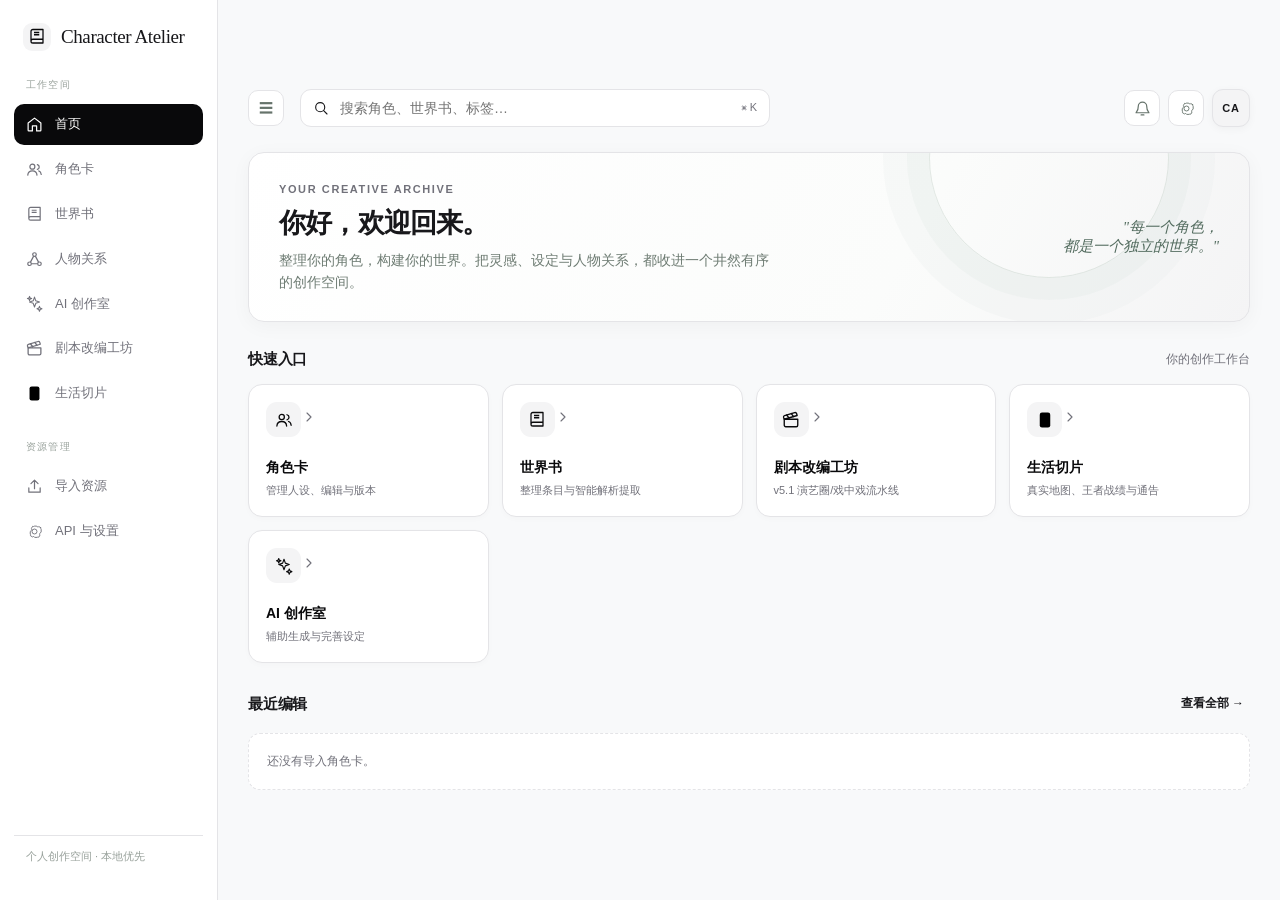
==== index.html @ 6f2cdcba "优化" ====
<!DOCTYPE html>
<html lang="zh-CN">
<head>
  <meta charset="utf-8"/>
  <meta content="width=device-width, initial-scale=1, viewport-fit=cover" name="viewport"/>
  <title>Character Atelier｜角色创作工作台</title>
  <link rel="stylesheet" href="css/base.css"/>
  <link rel="stylesheet" href="css/layout.css"/>
  <link rel="stylesheet" href="css/components.css"/>
  <link rel="stylesheet" href="css/characters.css"/>
  <link rel="stylesheet" href="css/character-detail.css"/>
  <link rel="stylesheet" href="css/worldbook.css"/>
  <link rel="stylesheet" href="css/script-atelier.css"/>
<link rel="stylesheet" href="css/netease.css"/>
</head>
<body>

<!-- 注入 SVG 图标精灵（异步加载） -->
<div id="svg-sprites" aria-hidden="true" style="position:absolute;width:0;height:0;overflow:hidden"></div>
<script>fetch('icons.svg').then(r=>r.text()).then(t=>{document.getElementById('svg-sprites').innerHTML=t})</script>

<div class="app">
  <aside class="sidebar" id="mainNavSidebar">
    <div class="brand"><span class="brand-mark"><svg style="width:18px;height:18px"><use href="#i-book"></use></svg></span>Character Atelier</div>
    <div class="navgroup">
      <div class="navlabel">工作空间</div>
      <button class="navitem active" data-page="home"><svg><use href="#i-home"></use></svg>首页</button>
      <button class="navitem" data-page="characters"><svg><use href="#i-users"></use></svg>角色卡</button>
      <button class="navitem" data-page="worlds"><svg><use href="#i-book"></use></svg>世界书</button>
      <button class="navitem" data-page="relations"><svg><use href="#i-network"></use></svg>人物关系</button>
      <button class="navitem" data-page="ai"><svg><use href="#i-sparkles"></use></svg>AI 创作室</button>
      <button class="navitem" data-page="prompts"><svg><use href="#i-clapper"></use></svg>剧本改编工坊</button>
      <button class="navitem" data-page="vignettes"><svg><use href="#i-phone"></use></svg>生活切片</button>
    </div>
    <div class="navgroup">
      <div class="navlabel">资源管理</div>
      <button class="navitem" data-action="import"><svg><use href="#i-upload"></use></svg>导入资源</button>
      <button class="navitem" data-page="settings"><svg><use href="#i-settings"></use></svg>API 与设置</button>
    </div>
    <div class="navbottom"><div class="sidebar-foot">个人创作空间 · 本地优先</div></div>
  </aside>

  <main class="main">
    <header class="topbar">
      <button class="iconbtn mobile-menu-btn" id="menuBtn" type="button" aria-label="打开导航菜单">☰</button>
      <div class="mobile-brand"><span class="brand-mark" style="width:26px;height:26px;padding:4px"><svg style="width:16px;height:16px"><use href="#i-book"></use></svg></span>Character Atelier</div>
      <div class="search"><svg><use href="#i-search"></use></svg><input id="globalSearch" placeholder="搜索角色、世界书、标签…"/><span class="small" style="font-size:11px;color:var(--muted)">⌘ K</span></div>
      <div class="top-actions">
        <button class="iconbtn" id="notify" title="通知"><svg><use href="#i-bell"></use></svg></button>
        <button class="iconbtn" data-page="settings" title="设置"><svg><use href="#i-settings"></use></svg></button>
        <div class="avatar">CA</div>
      </div>
    </header>

    <!-- ======== 首页 ======== -->
    <section class="page active" id="page-home">
      <div class="hero">
        <div>
          <div class="eyebrow">Your creative archive</div>
          <h1>你好，欢迎回来。</h1>
          <p>整理你的角色，构建你的世界。把灵感、设定与人物关系，都收进一个井然有序的创作空间。</p>
        </div>
        <div class="hero-quote">"每一个角色，<br/>都是一个独立的世界。"</div>
      </div>
      <div class="section-head"><h2>快速入口</h2><span class="muted small">你的创作工作台</span></div>
      <div class="quickgrid">
        <button class="quickcard" data-page="characters"><div class="quicktop"><span class="icowash"><svg><use href="#i-users"></use></svg></span><span class="arrow" style="color:var(--muted)"><svg style="width:16px;height:16px"><use href="#i-chevron"></use></svg></span></div><div><strong>角色卡</strong><small style="color:var(--muted);display:block;margin-top:3px">管理人设、编辑与版本</small></div></button>
        <button class="quickcard" data-page="worlds"><div class="quicktop"><span class="icowash"><svg><use href="#i-book"></use></svg></span><span class="arrow" style="color:var(--muted)"><svg style="width:16px;height:16px"><use href="#i-chevron"></use></svg></span></div><div><strong>世界书</strong><small style="color:var(--muted);display:block;margin-top:3px">整理条目与智能解析提取</small></div></button>
        <button class="quickcard" data-page="prompts"><div class="quicktop"><span class="icowash"><svg><use href="#i-clapper"></use></svg></span><span class="arrow" style="color:var(--muted)"><svg style="width:16px;height:16px"><use href="#i-chevron"></use></svg></span></div><div><strong>剧本改编工坊</strong><small style="color:var(--muted);display:block;margin-top:3px">v5.1 演艺圈/戏中戏流水线</small></div></button>
        <button class="quickcard" data-page="vignettes"><div class="quicktop"><span class="icowash"><svg><use href="#i-phone"></use></svg></span><span class="arrow" style="color:var(--muted)"><svg style="width:16px;height:16px"><use href="#i-chevron"></use></svg></span></div><div><strong>生活切片</strong><small style="color:var(--muted);display:block;margin-top:3px">真实地图、王者战绩与通告</small></div></button>
        <button class="quickcard" data-page="ai"><div class="quicktop"><span class="icowash lav"><svg><use href="#i-sparkles"></use></svg></span><span class="arrow" style="color:var(--muted)"><svg style="width:16px;height:16px"><use href="#i-chevron"></use></svg></span></div><div><strong>AI 创作室</strong><small style="color:var(--muted);display:block;margin-top:3px">辅助生成与完善设定</small></div></button>
      </div>
      <div class="section-head"><h2>最近编辑</h2><button class="linkbtn" data-page="characters" style="border:0;background:transparent;color:var(--ink);font-weight:700;font-size:12px;cursor:pointer">查看全部 →</button></div>
      <div class="resourcegrid" id="recentGrid"></div>
    </section>

    <!-- ======== 角色卡资料库 ======== -->
    <section class="page" id="page-characters">
      <div class="page-heading">
        <div>
          <div class="eyebrow">YOUR CHARACTER LIBRARY</div>
          <h1>角色卡资料库</h1>
          <p class="muted" style="color:var(--muted)">完整管理 PNG 角色卡、Mufy XML 角色卡、设定字段、世界书与原始元数据。数据保存在本地浏览器。</p>
        </div>
        <div class="heading-actions">
          <button class="btn btn-primary" id="btnCreateNewChar" type="button">
            <svg class="ui-icon"><use href="#i-plus"></use></svg>
            <span>新建角色卡</span>
          </button>
          <label class="btn btn-soft file-trigger" id="newImportAction" for="filePicker" role="button" tabindex="0">
            <svg class="ui-icon"><use href="#i-upload"></use></svg>
            <span>导入卡片 (PNG/XML/JSON)</span>
          </label>
        </div>

      </div>
      <div class="notice hidden" id="notice"></div>
      <div class="character-workspace">
        <aside class="character-library-rail" id="libraryRail">
          <div class="brand"><span class="brand-icon">✦</span><span>CHARACTER ATELIER</span></div>
          <div class="side-tools">
            <div class="muted" style="font-size:12px;padding:4px 2px">支持导入 PNG 角色卡、Mufy XML 及 JSON 角色卡</div>
            <input accept="image/png,.png,.xml,text/xml,application/xml,.json,application/json" class="native-file-picker" id="filePicker" aria-label="选择角色卡文件" multiple type="file"/>
            <input aria-label="搜索角色卡" class="search" id="searchInput" placeholder="搜索角色名、作者、标签…" type="search"/>
            <button type="button" class="btn btn-soft btn-small" id="favoriteOnlyBtn" aria-pressed="false">★ 仅看收藏</button>
            <div class="filters">
              <select aria-label="按标签筛选" class="search" id="tagFilter"><option value="">全部标签</option></select>
              <select aria-label="排序" class="search" id="sortSelect"><option value="recent">最近导入</option><option value="name">名称 A–Z</option><option value="old">最早导入</option></select>
            </div>
            <div class="section-kicker" style="padding:6px 3px 0">YOUR LOCAL LIBRARY</div>
          </div>
          <div class="card-list" id="cardList"></div>
          <div class="side-tools" style="border-top:1px solid var(--line)">
            <button class="btn btn-soft btn-small" id="exportBackup">导出完整备份</button>
            <button class="btn btn-quiet btn-small" id="importBackup">恢复备份 JSON</button>
            <input accept=".json,application/json" hidden id="backupPicker" type="file"/>
          </div>
          <div class="side-foot">数据保存在此浏览器 · 不会自动上传</div>
        </aside>
        <div class="character-list-main">
          <div class="toolbar">
            <div class="toolbar-title" id="summary">本地角色卡收藏与管理</div>
            <div class="character-actions">
              <button class="btn btn-quiet btn-small" id="batchModeBtn" type="button" aria-pressed="false">批量管理</button>
              <button class="btn btn-quiet btn-small hidden" id="batchSelectAllBtn" type="button">全选</button>
              <button class="btn btn-danger btn-small hidden" id="batchDeleteBtn" type="button">批量删除（已选 0 张）</button>
              <button class="btn btn-primary btn-small hidden" id="batchExportBtn" type="button">批量导出选中（已选 0 张）</button>
            </div>
          </div>
          <div class="character-grid" id="characterGrid" aria-label="角色卡网格"></div>
          <div class="empty hidden" id="emptyTip">
            <div class="empty-icon">▧</div>
            <strong style="color:var(--ink);font-size:16px">暂无选中的角色卡</strong>
            <p style="font-size:12px">导入 PNG / XML / JSON 角色卡，或从列表选择已有卡片。</p>
            <label class="btn btn-primary file-trigger" id="emptyImport" for="filePicker" role="button" tabindex="0">选择卡片文件</label>
          </div>
        </div>
      </div>
    </section>

    <!-- ======== 角色详情 ======== -->
    <section class="page" id="page-character-detail">
      <div class="page-heading detail-heading">
        <div>
          <div class="eyebrow">CHARACTER WORKSPACE</div>
          <h1>角色详情工作台</h1>
          <p class="muted" style="color:var(--muted)">查看完整设定、开场白、世界书、正则脚本与原始 JSON。</p>
        </div>
        <button class="btn btn-quiet" id="backToLibrary">← 返回角色卡资料库</button>
      </div>
      <div class="hidden" id="characterDetail">
        <section class="hero">
          <div class="hero-top-row">
            <img alt="角色卡头像" class="avatar" id="detailAvatar"/>
            <div class="hero-info">
              <div class="detail-title-row" style="display:flex;align-items:center;justify-content:space-between;gap:8px">
                <h1 id="detailName" style="margin:0">角色名</h1>
                <button type="button" class="favorite-star" id="detailFavoriteBtn" aria-label="收藏角色" aria-pressed="false"><svg class="ui-icon"><use href="#i-star"></use></svg></button>
              </div>
              <div class="author muted" id="detailAuthor" style="margin:4px 0 8px;font-size:12px">作者：未知</div>
              <div class="tags" id="detailTags" style="display:flex;gap:5px;flex-wrap:wrap"></div>
            </div>
          </div>
          <div class="hero-actions">
            <button class="btn btn-primary btn-hero-primary" id="btnDownloadPng" type="button"><svg class="ui-icon"><use href="#i-download-card"></use></svg><span>保存原卡 PNG</span></button>
            <div class="hero-sub-actions">
              <button class="btn btn-soft btn-hero-sub" id="btnExportDetailJson" type="button"><svg class="ui-icon"><use href="#i-copy"></use></svg><span>导出 JSON</span></button>
              <button class="btn btn-soft btn-hero-sub" id="btnExtractLoreToWb" type="button" title="提取内嵌世界书到独立书库"><svg class="ui-icon"><use href="#i-book"></use></svg><span>提取世界书</span></button>
              <button aria-label="删除角色卡" class="btn btn-hero-del" id="btnDelete" type="button" title="删除角色卡"><svg class="ui-icon"><use href="#i-trash"></use></svg></button>
            </div>
          </div>
        </section>
        <nav aria-label="角色卡详情导航" class="tabs">
          <button class="tab active" data-tab="intro">简介设定</button>
          <button class="tab" data-tab="greetings">开场白集合</button>
          <button class="tab" data-tab="lorebook">世界书 Lore</button>
          <button class="tab" data-tab="regex">正则脚本</button>
          <button class="tab" data-tab="prompt">高级 Prompt</button>
          <button class="tab" data-tab="raw">原始数据</button>
        </nav>
        <section class="tab-panel" id="panel-intro">
          <div class="panel"><div class="panel-title">描述 Description</div><div class="content-text" id="detailDesc"></div></div>
          <div class="panel"><div class="panel-title">性格 Personality</div><div class="content-text" id="detailPersonality"></div></div>
          <div class="panel"><div class="panel-title">场景设定 Scenario</div><div class="content-text" id="detailScenario"></div></div>
        </section>
        <section class="tab-panel hidden" id="panel-greetings">
          <div id="greetingPlainMode"><div class="panel"><div class="panel-title">默认第一句话 First Message</div><div class="content-text" id="detailFirstMes"></div></div><div class="entry-grid" id="altGreetingsBox"></div></div>
          <div class="entry-grid hidden" id="greetingChatMode"></div>
        </section>
        <section class="tab-panel hidden" id="panel-lorebook">
          <div class="lore-toolbar">
            <input aria-label="搜索世界书条目" class="search" id="loreSearch" placeholder="搜索条目名、关键词、正文…" type="search"/>
            <button class="btn btn-soft btn-small" id="loreSelectVisible">全选当前结果</button>
            <button class="btn btn-quiet btn-small" id="loreClear">取消全选</button>
            <button class="btn btn-soft btn-small" id="loreExportSelected">导出选中</button>
            <button class="btn btn-quiet btn-small" id="loreCopySelected">复制选中正文</button>
            <span class="lore-count" id="loreSelectionCount">未选择条目</span>
          </div>
          <div class="entry-grid" id="loreEntriesBox"></div>
        </section>
        <section class="tab-panel hidden" id="panel-regex"><div class="entry-grid" id="regexEntriesBox"></div></section>
        <section class="tab-panel hidden" id="panel-prompt">
          <div class="panel"><div class="panel-title">系统提示词 System Prompt</div><div class="content-text" id="detailSystemPrompt"></div></div>
          <div class="panel"><div class="panel-title">示例对话 Mes Example</div><div class="content-text" id="detailMesExample"></div></div>
        </section>
        <section class="tab-panel hidden" id="panel-raw">
          <div class="panel">
            <div class="panel-title">角色卡 JSON</div>
            <div class="hero-actions" style="margin-top:0;margin-bottom:12px"><button class="btn btn-soft btn-small" id="copyRaw">复制 JSON</button><button class="btn btn-soft btn-small" id="downloadRaw">下载 JSON</button></div>
            <pre class="content-text" id="rawJson" style="font-size:11px;overflow:auto;max-height:70vh"></pre>
          </div>
        </section>
      </div>
    </section>

    <!-- ======== 世界书 ======== -->
    <section class="page" id="page-worlds">
      <div class="page-heading">
        <div>
          <div class="eyebrow">WORLD BUILDING ARCHIVE</div>
          <h1>世界书设定库</h1>
          <p class="muted" style="color:var(--muted)">对齐 Kelivo 世界书规范，支持多本管理、注入位置控制与标准导出。</p>
        </div>
        <div class="heading-actions">
          <button class="btn btn-primary" id="wbSmartParseBtn" type="button"><svg class="inline-icon"><use href="#i-sparkles"></use></svg>智能批量解析</button>
          <button class="btn btn-soft" id="wbSandboxBtn" type="button"><svg class="ui-icon"><use href="#i-flask"></use></svg><span>触发沙盒</span></button>
          <button class="btn btn-soft" id="wbNewEntryBtn" type="button"><svg class="inline-icon"><use href="#i-plus"></use></svg>新建条目</button>
          <label class="btn btn-quiet file-trigger" for="wbJsonPicker" role="button" tabindex="0"><svg class="inline-icon"><use href="#i-upload"></use></svg>导入 JSON</label>
          <input type="file" id="wbJsonPicker" class="native-file-picker" accept=".json,application/json" aria-label="导入世界书 JSON 文件"/>
          <button class="btn btn-quiet" id="wbExportJsonBtn" type="button">导出当前书</button>
        </div>
      </div>
      <div class="wb-toolbar-card">
        <div class="wb-toolbar-row">
          <div class="wb-select-wrap"><label for="wbBookSelect" class="wb-label">当前世界书：</label><select id="wbBookSelect" class="wb-select"></select></div>
           <div class="wb-book-actions">
            <button class="btn btn-quiet btn-small" id="wbNewBookBtn" type="button">新建书</button>
            <button class="btn btn-quiet btn-small" id="wbRenameBookBtn" type="button">重命名</button>
            <button class="btn btn-danger btn-small" id="wbDeleteBookBtn" type="button">删除</button>
          </div>
        </div>
        <div class="wb-search-row">
          <input type="search" id="wbSearchInput" class="search" placeholder="搜索当前世界书条目名、关键词、正文内容..." aria-label="搜索世界书条目"/>
          <div class="wb-search-sub-row">
            <div class="dropdown-capsule-wrap" id="wbFilterWrap">
              <button type="button" class="dropdown-capsule-btn" id="wbFilterTrigger"><span id="wbFilterLabel">全部条目</span><svg style="width:10px;height:10px;stroke:currentColor;stroke-width:2;fill:none" viewBox="0 0 24 24"><polyline points="6 9 12 15 18 9"></polyline></svg></button>
              <div class="dropdown-capsule-menu" id="wbFilterMenu">
                <div class="dropdown-capsule-item" data-filter="all">全部条目</div>
                <div class="dropdown-capsule-item" data-filter="constant">仅看常驻</div>
                <div class="dropdown-capsule-item" data-filter="priority">按优先级从高到低</div>
              </div>
            </div>
            <div class="wb-stats-tag" id="wbStats">共 0 条目</div>
          </div>
        </div>
      </div>
      <div class="wb-entries-grid" id="wbEntriesContainer"></div>
    </section>

    <!-- ======== 人物关系 ======== -->
    <section class="page" id="page-relations">
      <div class="page-heading">
        <div><div class="eyebrow">CONNECTIONS</div><h1>人物关系</h1><p class="muted" style="color:var(--muted)">把角色、组织与事件之间的联系整理成可追溯的关系图。</p></div>
        <button class="btn btn-primary" data-action="new-relation">＋ 添加关系</button>
      </div>
      <div class="panel development-panel"><div class="empty-icon">⌘</div><h2>关系图谱正在开发中</h2><p>后续将支持从已导入角色卡选择节点、编辑关系类型和说明，并导出关系数据。</p></div>
    </section>

    <!-- ======== AI 创作室 ======== -->
    <section class="page" id="page-ai">
      <div class="section-head" style="margin-top:0">
        <div><div class="eyebrow">Creative studio</div><h2 style="font-size:23px;margin-top:5px">AI 创作室</h2><div class="muted small" style="color:var(--muted)">用你自己的 API 辅助构建人物、世界观和关系。</div></div>
      </div>
      <div class="detail-layout">
        <div class="panel" style="padding:18px">
          <h3>开始一次创作</h3>
          <label class="small muted" style="color:var(--muted);font-size:12px">创作类型</label>
          <div class="quickgrid" style="grid-template-columns:repeat(2,minmax(0,1fr));margin:10px 0 16px">
            <button class="quickcard task" data-task="角色设定"><span class="icowash"><svg><use href="#i-users"></use></svg></span><strong>角色设定</strong><small style="color:var(--muted)">完善背景与性格</small></button>
            <button class="quickcard task" data-task="世界观生成"><span class="icowash"><svg><use href="#i-book"></use></svg></span><strong>世界观生成</strong><small style="color:var(--muted)">构建世界规则</small></button>
            <button class="quickcard task" data-task="关系分析"><span class="icowash"><svg><use href="#i-network"></use></svg></span><strong>关系分析</strong><small style="color:var(--muted)">整理角色联系</small></button>
            <button class="quickcard task" data-task="润色与扩写"><span class="icowash lav"><svg><use href="#i-sparkles"></use></svg></span><strong>润色与扩写</strong><small style="color:var(--muted)">保持原意优化表达</small></button>
          </div>
          <label style="font-size:12px;font-weight:700">创作要求</label>
          <textarea id="aiPrompt" placeholder="例如：设计一个表面温和、内心戒备的星际考古学家……" style="width:100%;min-height:130px;border:1px solid var(--line);border-radius:10px;padding:12px;outline:0;margin-top:6px"></textarea>
          <div style="margin-top:14px;display:grid;grid-template-columns:1.1fr 1fr;gap:10px;width:100%">
            <div style="position:relative;width:100%;height:42px;display:flex;align-items:center">
              <select id="aiTemplateSelect" style="width:100%;height:42px;border:1px solid #e4e4e7;border-radius:12px;padding:0 34px 0 13px;background:#f4f4f5;color:#18181b;font-size:13px;font-weight:600;outline:none;-webkit-appearance:none;appearance:none;cursor:pointer"><option>使用默认模板</option><option>角色卡生成模板</option><option>世界书条目模板</option></select>
              <svg class="ui-icon" style="position:absolute;right:12px;top:50%;transform:translateY(-50%);pointer-events:none;color:#71717a;width:13px;height:13px"><use href="#i-chevron"></use></svg>
            </div>
            <button class="btn btn-primary" id="fakeGenerate" type="button" style="width:100%;height:42px;border-radius:12px!important;font-size:13px;font-weight:700;display:flex;align-items:center;justify-content:center;gap:7px"><svg class="ui-icon" style="width:14px;height:14px;color:#fff"><use href="#i-sparkles"></use></svg><span>生成草稿</span></button>
          </div>
          <div class="notice" style="margin-top:12px">当前为 UI 原型，生成按钮仅演示交互；接入 API 后才会调用模型。</div>
        </div>
        <div class="panel" style="padding:18px">
          <h3>创作前检查</h3>
          <div class="settingsrow"><div><strong>API 配置</strong><p style="font-size:11px;color:var(--muted);margin:3px 0 0">管理服务商与模型</p></div><button class="btn btn-quiet btn-small" data-page="settings">去配置</button></div>
          <div class="settingsrow"><div><strong>剧本改编工坊</strong><p style="font-size:11px;color:var(--muted);margin:3px 0 0">进入 v5.1 演艺圈剧本流水线</p></div><button class="btn btn-quiet btn-small" data-page="prompts">进入</button></div>
          <div class="settingsrow"><div><strong>保留原始设定</strong><p style="font-size:11px;color:var(--muted);margin:3px 0 0">生成结果先保存为草稿</p></div><input type="checkbox" class="klv-switch" checked/></div>
        </div>
      </div>
    </section>

    <!-- ======== 剧本改编工坊 ======== -->
    <section class="page" id="page-prompts">
      <div class="page-heading">
        <div><div class="eyebrow">SCRIPT ATELIER · v5.1 RELAY ENGINE</div><h1>剧本改编工坊</h1><p class="muted" style="color:var(--muted)">演艺圈 / 戏中戏双轨编译流水线。</p></div>
          <div class="heading-actions">
            <button class="btn btn-soft" id="saInitCoreBtn" type="button"><svg class="ui-icon"><use href="#i-book"></use></svg><span>写入 CORE_RT 底护锁</span></button>
            <button class="btn btn-quiet" id="saEditTemplateBtn" type="button"><svg class="ui-icon"><use href="#i-edit-pen"></use></svg><span>v5.1 母本词库</span></button>
            <button class="btn btn-quiet" id="saLoadDemoBtn" type="button"><svg class="ui-icon"><use href="#i-sparkles"></use></svg><span>填入本步演示定稿</span></button>
            <label class="btn btn-primary" for="saTxtFilePicker" style="cursor:pointer">
              <svg class="ui-icon"><use href="#i-upload"></use></svg>
              <span>导入原著小说 TXT</span>
            </label>
            <input type="file" id="saTxtFilePicker" accept=".txt,text/plain" style="display:none" aria-label="上传原著文本文件"/>
          </div>
      </div>
      <div class="sa-shell">
        <div class="sa-project-bar">
          <div class="sa-proj-field"><label for="saProjectName">剧组项目代号 / 目标世界书名</label><input type="text" id="saProjectName" class="search" placeholder="例如：《折玉》剧组世界书" value="《折玉》剧组世界书"/></div>
          <div class="sa-proj-stats"><span class="token-badge safe" id="saExtractedStats">已识别角色: 0 · 台词锚点: 0</span><button type="button" class="btn btn-quiet btn-small" id="saResetAllDraftsBtn">清空全流程定稿</button></div>
        </div>
        <nav class="sa-stepper-bar" aria-label="剧本改编五步流水线">
          <div class="sa-stepper-track" id="saStepperTrack">
            <button type="button" class="sa-step-pill active" data-step="P0"><span class="sa-step-code">P0</span><span class="sa-step-label">原著证据抽取</span></button><span class="sa-step-sep">→</span>
            <button type="button" class="sa-step-pill" data-step="P1"><span class="sa-step-code">P1</span><span class="sa-step-label">视听转化与加戏</span></button><span class="sa-step-sep">→</span>
            <button type="button" class="sa-step-pill" data-step="P2_CHAR"><span class="sa-step-code">P2-A</span><span class="sa-step-label">戏内角色小传</span></button><span class="sa-step-sep">→</span>
            <button type="button" class="sa-step-pill" data-step="P2_OFFSET"><span class="sa-step-code">P2-B</span><span class="sa-step-label">戏外内娱盲盒</span></button><span class="sa-step-sep">→</span>
            <button type="button" class="sa-step-pill" data-step="P3"><span class="sa-step-code">P3</span><span class="sa-step-label">通告单与停机锁</span></button>
          </div>
        </nav>
        <div class="panel sa-workbench">
          <div class="sa-step-head"><div><h2 id="saStepTitle">P0 · 原著证据抽取机</h2><p class="muted" id="saStepDesc" style="margin:4px 0 0;font-size:12.5px">纯抽取、零创作。</p></div><button type="button" class="btn btn-quiet btn-small" id="saRandomSlotBtn"><svg class="ui-icon"><use href="#i-sparkles"></use></svg><span>本步参数随机盲盒</span></button></div>
          <div class="sa-relay-banner" id="saRelayBanner"><span id="saRelayBannerText">当前为首步（P0）。</span></div>
          <div class="sa-slot-console" id="saSlotConsole"></div>
          <div class="sa-block">
            <div class="sa-block-head"><div class="sa-block-title"><span class="sa-num-badge">1</span><span>获取本步 v5.1 编译指令</span></div><button type="button" class="btn btn-primary" id="saCopyPromptBtn"><svg class="ui-icon"><use href="#i-copy"></use></svg><span>一键复制本步指令发给 AI</span></button></div>
            <details class="sa-prompt-fold"><summary><span>点击展开查看完整 Prompt</span><span class="muted">展开 ▾</span></summary><pre class="sa-prompt-pre" id="saPromptPreview"></pre></details>
          </div>
          <div class="sa-block">
            <div class="sa-block-head"><div class="sa-block-title"><span class="sa-num-badge">2</span><span id="saDraftLabel">本步定稿与人工修订区</span></div><span class="detail-count" id="saDraftCharCount">0 字</span></div>
            <div class="sa-halt-alert hidden" id="saHaltAlert"></div>
            <textarea class="sa-draft-textarea" id="saDraftEditor" placeholder="将 AI 输出粘贴在此处…"></textarea>
            <div class="sa-parsed-entries" id="saParsedEntriesBox"></div>
          </div>
          <div class="sa-footer-actions">
            <button type="button" class="btn btn-soft" id="saCompileCurrentBtn"><svg class="ui-icon"><use href="#i-book"></use></svg><span>编译本步入库 (<span id="saCurrentEntryCount">0</span>)</span></button>
            <button type="button" class="btn btn-primary" id="saConfirmNextBtn"><span id="saNextStepBtnText">确认 P0 定稿 & 进入 P1 →</span></button>
          </div>
        </div>
      </div>
    </section>

    <!-- ======== 生活切片与小剧场主页 ======== -->
    <section class="page" id="page-vignettes">
      <div class="page-heading">
        <div>
          <div class="eyebrow">VISUAL IDENTITY & ICONS</div>
          <h1>生活切片与小剧场工坊</h1>
          <div class="muted">角色的真实生活触点：地图、小手机、游戏战绩、外卖小票与通告日程。</div>
        </div>
      </div>

      <!-- 8 个大图标卡片（和截图完全一致） -->
      <div class="icon-grid">
        <div class="icon-tile" onclick="alert('地图动线功能待开发')">
          <div class="icon-box"><svg class="ui-icon" style="width:20px;height:20px"><use href="#i-map"></use></svg></div>
          <span class="icon-name">真实地图</span>
          <span class="icon-tag">地理 / 动线</span>
        </div>

        <div class="icon-tile" data-page="netease">
          <div class="icon-box"><svg class="ui-icon" style="width:20px;height:20px"><use href="#i-note"></use></svg></div>
          <span class="icon-name">网易云音乐</span>
          <span class="icon-tag">一起听 / 黑胶</span>
        </div>

        <div class="icon-tile" onclick="alert('游戏电竞功能待开发')">
          <div class="icon-box"><svg class="ui-icon" style="width:20px;height:20px"><use href="#i-game"></use></svg></div>
          <span class="icon-name">游戏电竞</span>
          <span class="icon-tag">王者 / 开黑</span>
        </div>

        <div class="icon-tile" onclick="alert('日常烟火功能待开发')">
          <div class="icon-box"><svg class="ui-icon" style="width:20px;height:20px"><use href="#i-receipt"></use></svg></div>
          <span class="icon-name">日常烟火</span>
          <span class="icon-tag">外卖 / 小票</span>
        </div>

        <div class="icon-tile" onclick="alert('通告日程功能待开发')">
          <div class="icon-box"><svg class="ui-icon" style="width:20px;height:20px"><use href="#i-calendar"></use></svg></div>
          <span class="icon-name">通告日程</span>
          <span class="icon-tag">大夜 / 失联</span>
        </div>

        <div class="icon-tile" onclick="alert('热搜舆论功能待开发')">
          <div class="icon-box"><svg class="ui-icon" style="width:20px;height:20px"><use href="#i-trending"></use></svg></div>
          <span class="icon-name">热搜舆论</span>
          <span class="icon-tag">文娱 / 词条</span>
        </div>

        <div class="icon-tile" onclick="alert('出行足迹功能待开发')">
          <div class="icon-box"><svg class="ui-icon" style="width:20px;height:20px"><use href="#i-plane"></use></svg></div>
          <span class="icon-name">出行足迹</span>
          <span class="icon-tag">登机牌 / 跨城</span>
        </div>

        <div class="icon-tile" onclick="alert('未发备忘功能待开发')">
          <div class="icon-box"><svg class="ui-icon" style="width:20px;height:20px"><use href="#i-note"></use></svg></div>
          <span class="icon-name">未发备忘</span>
          <span class="icon-tag">私密草稿</span>
        </div>
      </div>
    </section>

    <!-- ======== 网易云音乐原生视窗 (AI RP 角色一起听 Pro Max 版) ======== -->
    <section class="page" id="page-netease">
      <div class="ne-phone-viewport" id="neViewport">

        <!-- 左上角返回切片按钮 -->
        <button class="ne-app-exit-btn" id="btnExitNeteaseApp" data-page="vignettes" aria-label="退出网易云">
          <svg width="18" height="18" viewBox="0 0 24 24" fill="none" stroke="currentColor" stroke-width="2.4" stroke-linecap="round" stroke-linejoin="round"><polyline points="15 18 9 12 15 6"/></svg>
        </button>

        <!-- 极轻量毛玻璃 Toast 浮层 -->
        <div class="cloud-toast" id="cloudToast"></div>

        <!-- 1. 主层级：三大 Tab 视图 -->
        <div class="ne-tab-stack" id="neTabStack">

          <!-- Tab 1: 首页 / 推荐 -->
          <div class="ne-tab-panel active" id="tabHome">
            <header class="ne-header-bar">
              <div style="width:32px"></div>
              <div class="ne-home-nav-tabs">
                <span>心动</span>
                <span class="active">推荐</span>
                <span>播客</span>
              </div>
              <button class="ne-icon-btn" id="btnGoSearchTab" aria-label="搜索">
                <svg width="20" height="20" viewBox="0 0 24 24" fill="none" stroke="currentColor" stroke-width="2"><circle cx="11" cy="11" r="8"/><line x1="21" y1="21" x2="16.65" y2="16.65"/></svg>
              </button>
            </header>

            <div class="ne-home-scroll-view">
              <!-- 快捷状态卡片 (为 RP 角色一起听预留) -->
              <div class="ne-rp-status-banner" id="neRpBanner">
                <div class="ne-rp-info">
                  <div class="ne-rp-dot"></div>
                  <span id="neRpStatusText">双人连线中 · 与角色沉浸共听</span>
                </div>
                <button class="ne-rp-action-btn" id="btnEditProfile">更换我的名片</button>
              </div>

              <div class="ne-section-title">
                <span>当前播放歌单</span>
                <span class="ne-section-sub" id="neHomeTrackCount">共 0 首</span>
              </div>
              <div class="playlist-scroll" id="neHomePlaylist"></div>

              <div class="ne-section-title" style="margin-top:18px;">
                <span>推荐歌单</span>
              </div>
              <div class="ne-rec-grid" id="neRecGrid"></div>
            </div>
          </div>

          <!-- Tab 2: 搜索页 (真实可用) -->
          <div class="ne-tab-panel" id="tabSearch">
            <header class="ne-header-bar">
              <div class="ne-search-input-wrap">
                <svg width="17" height="17" viewBox="0 0 24 24" fill="none" stroke="#999" stroke-width="2"><circle cx="11" cy="11" r="8"/><line x1="21" y1="21" x2="16.65" y2="16.65"/></svg>
                <input type="text" id="neSearchInput" placeholder="搜索歌曲、歌手、专辑..." autocomplete="off">
                <button class="ne-clear-btn" id="btnClearSearch" style="display:none">✕</button>
              </div>
            </header>
            <div class="ne-search-result-view" id="neSearchResultView">
              <div class="ne-search-placeholder" id="neSearchPlaceholder">
                <span>输入歌名或歌手，轻触回车全网搜索</span>
              </div>
              <div class="ne-search-list" id="neSearchList"></div>
            </div>
          </div>

          <!-- Tab 3: 我的页 (真机一比一：用户主页 + 歌单入口) -->
          <div class="ne-tab-panel" id="tabMine">
            <div class="ne-mine-scroll-view">
              <div class="ne-profile-hero">
                <img class="ne-profile-bg" id="mineHeroBg" src="https://images.unsplash.com/photo-1518495973542-4542c06a5843?w=800&auto=format&fit=crop&q=80" alt="bg">
                <div class="ne-profile-mask"></div>

                <div class="ne-profile-card">
                  <div class="ne-avatar-wrap">
                    <img class="ne-avatar-img" id="mineAvatarImg" src="https://images.unsplash.com/photo-1534528741775-53994a69daeb?w=200&auto=format&fit=crop&q=80" alt="avatar">
                  </div>
                  <h2 class="ne-profile-name" id="mineUserName">我想送你整个世界</h2>
                  <div class="ne-profile-badges">
                    <span class="ne-badge-tag female">♀</span>
                    <span class="ne-badge-tag vip-gold">VIP 会员</span>
                    <span class="ne-badge-tag level">Lv.8</span>
                  </div>
                  <div class="ne-profile-stats">
                    <span><strong>13</strong> 关注</span>
                    <span><strong>11</strong> 粉丝</span>
                    <span><strong>2286</strong> 小时</span>
                  </div>
                  <div class="ne-profile-actions">
                    <button class="ne-pill-btn" id="btnOpenCookieModal">VIP 授权/登录</button>
                    <button class="ne-pill-btn" id="btnEditProfile2">编辑资料</button>
                    <button class="ne-pill-btn" id="btnImportAnyPlaylist" onclick="document.getElementById('modalImportPlaylist').classList.add('open')">＋ 导入歌单</button>
                  </div>
                </div>
              </div>

              <!-- 二级 Tab -->
              <div class="ne-sub-tabbar">
                <span class="active">音乐</span>
                <span>播客</span>
                <span>动态</span>
              </div>

              <!-- 歌单列表 -->
              <div class="ne-playlist-cards" id="neMyPlaylists"></div>
            </div>
          </div>

        </div>

        <!-- 2. 二级层级：歌单详情页 -->
        <div class="ne-playlist-detail-page" id="playlistDetailPage">
          <header class="ne-detail-header" id="detailHeader">
            <button class="ne-icon-btn light" id="btnCloseDetail" aria-label="返回">
              <svg width="22" height="22" viewBox="0 0 24 24" fill="none" stroke="currentColor" stroke-width="2.2" stroke-linecap="round" stroke-linejoin="round"><polyline points="15 18 9 12 15 6"/></svg>
            </button>
            <span class="ne-detail-header-title" id="detailNavTitle">歌单</span>
            <div style="width:40px"></div>
          </header>

          <div class="ne-detail-scroll-view" id="detailScrollView">
            <div class="ne-playlist-hero-box" id="playlistHeroBox">
              <div class="ne-hero-top-row">
                <div class="ne-hero-cover-wrap">
                  <img id="detailCoverImg" src="" alt="cover">
                  <div class="ne-cover-playcount" id="detailPlayCount">▷ 3997次</div>
                </div>
                <div class="ne-hero-meta">
                  <h1 class="ne-hero-title" id="detailTitle">我喜欢的音乐</h1>
                  <div class="ne-hero-author">
                    <img id="detailAuthorAvatar" src="" alt="avatar">
                    <span id="detailAuthorName">我想送你整个世界</span>
                  </div>
                </div>
              </div>

              <div class="ne-hero-btn-row">
                <button class="ne-hero-chip-btn"><svg width="15" height="15" viewBox="0 0 24 24" fill="none" stroke="currentColor" stroke-width="2"><circle cx="18" cy="5" r="3"/><circle cx="6" cy="12" r="3"/><circle cx="18" cy="19" r="3"/><line x1="8.59" y1="13.51" x2="15.42" y2="17.49"/><line x1="15.41" y1="6.51" x2="8.59" y2="10.49"/></svg><span>分享</span></button>
                <button class="ne-hero-chip-btn"><svg width="15" height="15" viewBox="0 0 24 24" fill="none" stroke="currentColor" stroke-width="2"><path d="M21 15a2 2 0 0 1-2 2H7l-4 4V5a2 2 0 0 1 2-2h14a2 2 0 0 1 2 2z"/></svg><span>评论</span></button>
                <button class="ne-hero-chip-btn"><svg width="15" height="15" viewBox="0 0 24 24" fill="none" stroke="currentColor" stroke-width="2"><path d="M19 21l-7-5-7 5V5a2 2 0 0 1 2-2h10a2 2 0 0 1 2 2z"/></svg><span>收藏</span></button>
              </div>
            </div>

            <!-- 白色吸顶歌曲列表容器 -->
            <div class="ne-songs-sheet">
              <div class="ne-sheet-sticky-head" id="sheetPlayAllBtn">
                <div class="ne-play-all-left">
                  <div class="ne-play-icon-circle">
                    <svg width="14" height="14" viewBox="0 0 24 24" fill="#fff"><polygon points="7,4 20,12 7,20"/></svg>
                  </div>
                  <strong>播放全部</strong>
                  <span class="ne-song-total-tag" id="detailSongCountTag">(共 0 首)</span>
                </div>
                <div class="ne-sheet-tools">
                  <svg width="18" height="18" viewBox="0 0 24 24" fill="none" stroke="#666" stroke-width="2"><line x1="4" y1="6" x2="20" y2="6"/><line x1="8" y1="12" x2="20" y2="12"/><line x1="12" y1="18" x2="20" y2="18"/></svg>
                </div>
              </div>

              <!-- 单曲长列表 -->
              <div class="ne-detail-song-list" id="detailSongList"></div>
            </div>
          </div>
        </div>

        <!-- 3. 常驻 Mini 悬浮播放条 -->
        <div class="mini-player-bar" id="miniPlayerBar">
          <div class="mini-disc" id="miniDiscWrap"></div>
          <div class="mini-title-wrap">
            <span id="miniTitle">--</span>
            <span class="author" id="miniArtist"></span>
          </div>
          <button class="mini-btn" id="miniPlayBtn" aria-label="播放/暂停">
            <svg id="miniPlaySvg" width="22" height="22" viewBox="0 0 24 24" fill="currentColor">
              <polygon points="7,4 20,12 7,20"/>
            </svg>
          </button>
          <button class="mini-btn" id="miniListBtn" aria-label="当前列表">
            <svg width="20" height="20" viewBox="0 0 24 24" fill="none" stroke="currentColor" stroke-width="2"><line x1="8" y1="6" x2="21" y2="6"/><line x1="8" y1="12" x2="21" y2="12"/><line x1="8" y1="18" x2="21" y2="18"/><line x1="3" y1="6" x2="3.01" y2="6"/><line x1="3" y1="12" x2="3.01" y2="12"/><line x1="3" y1="18" x2="3.01" y2="18"/></svg>
          </button>
        </div>

        <!-- 底部三大 TabBar -->
        <nav class="bottom-tabbar">
          <div class="tab-item active" data-tab="tabHome">
            <svg width="22" height="22" viewBox="0 0 24 24" fill="currentColor"><path d="M10 20v-6h4v6h5v-8h3L12 3 2 12h3v8z"/></svg>
            <span>首页</span>
          </div>
          <div class="tab-item" data-tab="tabSearch">
            <svg width="20" height="20" viewBox="0 0 24 24" fill="none" stroke="currentColor" stroke-width="2.2"><circle cx="11" cy="11" r="7"/><line x1="21" y1="21" x2="16" y2="16"/></svg>
            <span>搜索</span>
          </div>
          <div class="tab-item" data-tab="tabMine">
            <svg width="20" height="20" viewBox="0 0 24 24" fill="none" stroke="currentColor" stroke-width="2.2"><path d="M20 21v-2a4 4 0 0 0-4-4H8a4 4 0 0 0-4 4v2"/><circle cx="12" cy="7" r="4"/></svg>
            <span>我的</span>
          </div>
        </nav>

        <!-- 4. 全屏黑胶播放器 Modal -->
        <div class="full-player-modal paused" id="fullPlayer">
          <div class="ne-player-ambient-bg" id="playerAmbientBg"></div>
          <div class="ne-player-ambient-blur"></div>

          <div class="player-content">
            <div class="player-nav">
              <button class="player-nav-btn" id="closePlayerBtn" aria-label="收起">
                <svg width="22" height="22" viewBox="0 0 24 24" fill="none" stroke="currentColor" stroke-width="2.2" stroke-linecap="round" stroke-linejoin="round"><polyline points="6 9 12 15 18 9"/></svg>
              </button>
              <div class="ne-nav-center">
                <span class="player-nav-title" id="playerTopTitle">我喜欢的音乐</span>
                <span class="ne-nav-role-tip" id="playerRoleStatus">与 AI 连线中</span>
              </div>
              <button class="player-nav-btn" id="btnShareSong" aria-label="分享">
                <svg width="20" height="20" viewBox="0 0 24 24" fill="none" stroke="currentColor" stroke-width="2"><circle cx="18" cy="5" r="3"/><circle cx="6" cy="12" r="3"/><circle cx="18" cy="19" r="3"/><line x1="8.59" y1="13.51" x2="15.42" y2="17.49"/><line x1="15.41" y1="6.51" x2="8.59" y2="10.49"/></svg>
              </button>
            </div>

            <div class="player-body" id="playerBodyStage">
              <div class="vinyl-view" id="vinylView">
                <div class="stylus-rig">
                  <div class="stylus-pivot"></div>
                  <svg class="stylus-svg" viewBox="0 0 140 200">
                    <path d="M 15,15 Q 26,72 54,115 L 66,135" fill="none" stroke="#FFFFFF" stroke-width="4.5" stroke-linecap="round"/>
                    <g transform="translate(66, 135) rotate(52)">
                      <rect x="-8" y="0" width="16" height="26" rx="4" fill="#E8E8E8" stroke="#C8C8C8" stroke-width="1.5"/>
                      <line x1="-5" y1="8" x2="5" y2="8" stroke="#999" stroke-width="1.2"/>
                      <line x1="-5" y1="14" x2="5" y2="14" stroke="#999" stroke-width="1.2"/>
                    </g>
                  </svg>
                </div>
                <div class="vinyl-disc">
                  <div class="disc-art" id="vinylDiscArt"></div>
                </div>
              </div>

              <div class="lyrics-view" id="lyricsView">
                <div class="lyric-lines-flow" id="lyricLinesFlow"></div>
              </div>
            </div>

            <div class="player-lower">
              <div class="meta-line">
                <div class="song-box">
                  <div class="ne-song-title-row">
                    <h1 class="song-name-h1" id="songNameH1">--</h1>
                    <span class="vip-tag-gold" id="vipTag">VIP</span>
                  </div>
                  <div class="singer-info">
                    <span class="singer-name" id="singerName">--</span>
                    <button class="ne-btn-follow-singer">关注</button>
                  </div>
                </div>

                <div class="badge-bar">
                  <button class="badge-btn" id="likeBtn">
                    <svg class="heart-svg" viewBox="0 0 24 24"><path d="M12 21.35l-1.45-1.32C5.4 15.36 2 12.28 2 8.5 2 5.42 4.42 3 7.5 3c1.74 0 3.41.81 4.5 2.09C13.09 3.81 14.76 3 16.5 3 19.58 3 22 5.42 22 8.5c0 3.78-3.4 6.86-8.55 11.54L12 21.35z"/></svg>
                    <span class="red-count" id="likeCount">78w+</span>
                  </button>
                  <button class="badge-btn">
                    <svg width="22" height="22" viewBox="0 0 24 24" fill="none" stroke="currentColor" stroke-width="2"><path d="M21 15a2 2 0 0 1-2 2H7l-4 4V5a2 2 0 0 1 2-2h14a2 2 0 0 1 2 2z"/></svg>
                    <span class="red-count">999+</span>
                  </button>
                </div>
              </div>

              <div class="progress-box">
                <div class="progress-track" id="progressTrack">
                  <div class="progress-rail">
                    <div class="progress-fill" id="progressFill"></div>
                    <div class="progress-knob" id="progressKnob"></div>
                  </div>
                </div>
                <div class="time-strip">
                  <span id="currentTime">00:00</span>
                  <span class="quality-tip">极高音质 · 超清母带</span>
                  <span id="totalTime">00:00</span>
                </div>
              </div>

              <div class="controls-strip">
                <button class="ctrl-item" id="modeToggleBtn">
                  <svg width="22" height="22" viewBox="0 0 24 24" fill="none" stroke="currentColor" stroke-width="2"><path d="M17 1l4 4-4 4"/><path d="M3 11V9a4 4 0 0 1 4-4h14"/><path d="M7 23l-4-4 4-4"/><path d="M21 13v2a4 4 0 0 1-4 4H3"/></svg>
                </button>
                <button class="ctrl-item" id="prevBtn">
                  <svg width="26" height="26" viewBox="0 0 24 24" fill="currentColor"><path d="M6 5a1 1 0 0 1 1 1v12a1 1 0 1 1-2 0V6a1 1 0 0 1 1-1zm2.34 7.55 9.4 6.27A1 1 0 0 0 19 18V6a1 1 0 0 0-1.26-.82l-9.4 6.27a1 1 0 0 0 0 1.66z"/></svg>
                </button>
                <button class="ctrl-item play-big-btn" id="playBtn">
                  <svg id="playSvg" width="42" height="42" viewBox="0 0 24 24" fill="currentColor">
                    <polygon points="7,4 20,12 7,20"/>
                  </svg>
                </button>
                <button class="ctrl-item" id="nextBtn">
                  <svg width="26" height="26" viewBox="0 0 24 24" fill="currentColor"><path d="M18 5a1 1 0 0 1 1 1v12a1 1 0 1 1-2 0V6a1 1 0 0 1 1-1zM5.26 5.18A1 1 0 0 0 4 6v12a1 1 0 0 0 1.26.82l9.4-6.27a1 1 0 0 0 0-1.66l-9.4-6.27z"/></svg>
                </button>
                <button class="ctrl-item" id="btnShowCurPlaylist">
                  <svg width="22" height="22" viewBox="0 0 24 24" fill="none" stroke="currentColor" stroke-width="2"><line x1="8" y1="6" x2="21" y2="6"/><line x1="8" y1="12" x2="21" y2="12"/><line x1="8" y1="18" x2="21" y2="18"/><line x1="3" y1="6" x2="3.01" y2="6"/><line x1="3" y1="12" x2="3.01" y2="12"/><line x1="3" y1="18" x2="3.01" y2="18"/></svg>
                </button>
              </div>
            </div>
          </div>
        </div>

      </div> <!-- #neViewport 结束 -->

      <!-- 弹窗层彻底放在外部，避免被手机视口裁剪 -->

      <!-- 5. 自定义名片弹窗 -->
      <div class="ne-modal-overlay" id="modalProfileEdit">
        <div class="ne-modal-card">
          <h3>自定义名片 (支持本地相册)</h3>
          <p class="ne-modal-tip">可填写人设昵称，支持直接从手机相册选图</p>
          <div class="ne-input-group">
            <label>昵称 / 角色名</label>
            <input type="text" id="iptProfileName" placeholder="例如：我想送你整个世界">
          </div>
          <div class="ne-input-group">
            <label>头像 (支持相册上传)</label>
            <div style="display:flex;gap:6px;">
              <input type="text" id="iptProfileAvatar" placeholder="图片 URL" style="flex:1">
              <label class="ne-btn-upload-file">
                <span>相册</span>
                <input type="file" id="fileAvatarPicker" accept="image/*" style="display:none">
              </label>
            </div>
          </div>
          <div class="ne-input-group">
            <label>背景大图 (支持相册上传)</label>
            <div style="display:flex;gap:6px;">
              <input type="text" id="iptProfileBg" placeholder="背景图 URL" style="flex:1">
              <label class="ne-btn-upload-file">
                <span>相册</span>
                <input type="file" id="fileBgPicker" accept="image/*" style="display:none">
              </label>
            </div>
          </div>
          <div class="ne-modal-actions">
            <button class="ne-btn-cancel" id="btnCancelProfile" onclick="document.getElementById('modalProfileEdit').classList.remove('open')">取消</button>
            <button class="ne-btn-confirm" id="btnSaveProfile">保存名片</button>
          </div>
        </div>
      </div>

      <!-- 6. VIP Cookie 授权弹窗 -->
      <div class="ne-modal-overlay" id="modalVipAuth">
        <div class="ne-modal-card">
          <h3>网易云 VIP 凭证设置</h3>
          <p class="ne-modal-tip">填入网页版网易云的 MUSIC_U Cookie，解锁完整无损试听</p>
          <div class="ne-input-group">
            <label>MUSIC_U Cookie</label>
            <input type="password" id="iptVipCookie" placeholder="粘贴 MUSIC_U 值">
          </div>
          <div class="ne-modal-actions">
            <button class="ne-btn-cancel" id="btnCancelCookie" onclick="document.getElementById('modalVipAuth').classList.remove('open')">关闭</button>
            <button class="ne-btn-confirm" id="btnSaveCookie">保存授权</button>
          </div>
        </div>
      </div>

      <!-- 7. 导入歌单专属弹窗 -->
      <div class="ne-modal-overlay" id="modalImportPlaylist">
        <div class="ne-modal-card">
          <h3>导入网易云歌单</h3>
          <p class="ne-modal-tip">粘贴网易云 App 的分享链接，或直接输入纯数字歌单 ID</p>
          <div class="ne-input-group">
            <label>歌单链接 / ID</label>
            <input type="text" id="iptImportPlaylistUrl" placeholder="如：https://163cn.tv/... 或 2409170451">
          </div>
          <div class="ne-modal-actions">
            <button class="ne-btn-cancel" id="btnCancelImportPl" onclick="document.getElementById('modalImportPlaylist').classList.remove('open')">取消</button>
            <button class="ne-btn-confirm" id="btnConfirmImportPl" onclick="window.doImportPlaylist()">确认导入</button>
          </div>
        </div>
      </div>

    </section>

    <!-- ======== 设置 ======== -->
    <section class="page" id="page-settings">
      <div class="section-head" style="margin-top:0">
        <div><div class="eyebrow">Preferences</div><h2 style="font-size:23px;margin-top:5px">API 与设置</h2><div class="muted small" style="color:var(--muted)">配置你的服务商，管理数据与工作空间偏好。</div></div>
      </div>
      <div class="detail-layout">
        <div class="panel" style="padding:18px">
          <h3>模型服务商</h3>
          <div class="settingsrow"><div><strong>OpenAI 兼容接口</strong><p style="font-size:11px;color:var(--muted);margin:3px 0 0">自定义 Base URL、API Key 与模型名称</p></div><button class="btn btn-quiet btn-small" data-action="api-config">配置</button></div>
          <div class="settingsrow"><div><strong>Anthropic</strong><p style="font-size:11px;color:var(--muted);margin:3px 0 0">可选服务商</p></div><button class="btn btn-quiet btn-small" data-action="api-config">配置</button></div>
          <div class="settingsrow"><div><strong>其他兼容服务</strong><p style="font-size:11px;color:var(--muted);margin:3px 0 0">按需添加多个服务商</p></div><button class="btn btn-quiet btn-small" data-action="api-config">添加</button></div>
          <div class="notice" style="margin-top:12px">安全提示：这是原型界面。正式版本需要妥善处理 API Key。</div>
        </div>
        <div class="panel">
          <h3>工作空间</h3>
          <div class="settingsrow"><div><strong>本地优先存储</strong><p style="font-size:11px;color:var(--muted);margin:3px 0 0">数据优先保存在当前设备</p></div><input type="checkbox" class="klv-switch" checked disabled/></div>
          <div class="settingsrow"><div><strong>默认折叠长内容</strong><p style="font-size:11px;color:var(--muted);margin:3px 0 0">减少页面滚动</p></div><input type="checkbox" class="klv-switch" checked/></div>
          <div class="settingsrow"><div><strong>紧凑显示</strong><p style="font-size:11px;color:var(--muted);margin:3px 0 0">减少卡片与列表的留白</p></div><input type="checkbox" class="klv-switch"/></div>
          <div class="settingsrow"><div><strong>导出与备份</strong><p style="font-size:11px;color:var(--muted);margin:3px 0 0">保存你的角色卡和世界书</p></div><button class="btn btn-primary btn-small" data-action="export">导出数据</button></div>
        </div>
      </div>
    </section>
  </main>
</div>

<!-- 移动端底部导航 -->
<nav class="mobile-nav">
  <button class="active" data-page="home"><svg><use href="#i-home"></use></svg>首页</button>
  <button data-page="characters"><svg><use href="#i-users"></use></svg>角色卡</button>
  <button data-page="vignettes"><svg><use href="#i-phone"></use></svg>切片</button>
  <button data-page="worlds"><svg><use href="#i-book"></use></svg>世界书</button>
  <button data-page="relations"><svg><use href="#i-network"></use></svg>关系</button>
</nav>

<!-- 旧版通用弹窗 -->
<div class="modal-backdrop" id="modalBackdrop">
  <div aria-labelledby="modalTitle" aria-modal="true" class="modal" role="dialog" style="max-width:500px;width:100%;padding:22px">
    <div class="modalhead"><h2 id="modalTitle" style="margin:0;font-size:17px">新建内容</h2><button aria-label="关闭" class="close" id="closeModal">×</button></div>
    <div id="modalContent"></div>
    <div class="modalfoot"><button class="btn btn-quiet" id="cancelModal">取消</button><button class="btn btn-primary" id="saveModal">保存草稿</button></div>
  </div>
</div>

<!-- Toast -->
<div class="toast" id="toast"></div>

<!-- 动态弹窗容器 -->
<div id="modalRoot"></div>

<!-- Lightbox 大图预览 -->
<div id="lightboxRoot" class="hidden" role="dialog" aria-modal="true" aria-label="角色原画预览">
  <div class="lightbox-top"><button type="button" class="btn btn-small" id="lightboxSave">↓ 保存原图 PNG</button><button type="button" class="btn btn-small" id="lightboxClose" aria-label="关闭大图">✕ 关闭</button></div>
  <img id="lightboxImage" alt="角色原画大图"/>
  <div id="lightboxCaption" class="lightbox-caption"></div>
</div>

<!-- 移动端侧边栏遮罩 -->
<div class="mobile-backdrop" id="mobileBackdrop"></div>

<!-- 唯一 JS 入口 -->
<script type="module" src="js/app.js"></script>
</body>
</html>
---- css/base.css ----
/* ================================================================
   base.css — CSS 变量、重置、全局元素、动画、无障碍工具
   ================================================================ */

/* ---- 全局设计令牌（合并所有 :root 的最终生效值） ---- */
:root {
  color-scheme: light;

  /* 背景 & 表面 */
  --bg: #f8f9fa;
  --card: #ffffff;
  --surface: #ffffff;
  --surface-soft: #f4f4f5;

  /* 文字 */
  --ink: #18181b;
  --muted: #71717a;

  /* 边线 & 柔底 */
  --line: #e4e4e7;
  --soft: #f4f4f5;

  /* 强调色（黑曜石） */
  --accent: #18181b;
  --accent-hover: #27272a;
  --accent-dark: #09090b;
  --accent-soft: #edf3ef;

  /* 语义别名 */
  --pink: #18181b;
  --pink2: #27272a;
  --rose: #668271;
  --sage: #668271;
  --lav: #edf3ef;
  --cream: #fff;

  /* 状态 */
  --danger: #ef4444;

  /* 投影 & 圆角 */
  --shadow: 0 4px 20px rgba(0, 0, 0, 0.04);
  --radius: 16px;
}

/* ---- 重置 ---- */
*,
*::before,
*::after {
  box-sizing: border-box;
}

html {
  scroll-behavior: smooth;
  scroll-padding-top: 18px;
  -webkit-text-size-adjust: 100%;
  background: #fff;
}

body {
  margin: 0;
  padding-top: env(safe-area-inset-top);
  padding-bottom: env(safe-area-inset-bottom);
  background: var(--bg) !important;
  color: var(--ink) !important;
  font: 14px/1.6 Inter, -apple-system, BlinkMacSystemFont, "Segoe UI",
    "PingFang SC", "Microsoft YaHei", sans-serif !important;
  -webkit-tap-highlight-color: transparent;
}

button,
input,
select,
textarea {
  font: inherit;
  max-width: 100%;
}

button {
  cursor: pointer;
  border: 0;
  -webkit-appearance: none;
  appearance: none;
  color: inherit;
  transition:
    background-color .16s ease,
    border-color .16s ease,
    color .16s ease,
    box-shadow .16s ease,
    transform .18s ease;
}

button:active {
  transform: translateY(1px);
}

a {
  color: var(--accent);
}

img {
  max-width: 100%;
}

/* ---- 焦点环 ---- */
button:focus-visible,
input:focus-visible,
select:focus-visible,
textarea:focus-visible {
  outline: 2px solid #18181b !important;
  outline-offset: 2px !important;
}

/* ---- 表单输入基础 ---- */
input,
select,
textarea {
  background: #fff;
  color: var(--ink);
  border-color: var(--line) !important;
  border-radius: 12px;
}

/* ---- 实用工具类 ---- */
.hidden {
  display: none !important;
}

/* ---- 视觉隐藏的原生文件选择器 ---- */
.native-file-picker {
  position: absolute !important;
  width: 1px !important;
  height: 1px !important;
  padding: 0 !important;
  margin: -1px !important;
  overflow: hidden !important;
  clip: rect(0, 0, 0, 0) !important;
  white-space: nowrap !important;
  border: 0 !important;
  opacity: .001 !important;
}

.file-trigger {
  cursor: pointer;
  text-decoration: none;
  user-select: none;
}

.file-trigger:focus-visible {
  outline: 3px solid #b7cbbd;
  outline-offset: 3px;
}

/* ---- 矢量图标统一规范 ---- */
svg.ui-icon,
.ui-icon {
  width: 15px !important;
  height: 15px !important;
  stroke: currentColor !important;
  stroke-width: 1.8 !important;
  fill: none !important;
  stroke-linecap: round !important;
  stroke-linejoin: round !important;
  display: inline-block !important;
  vertical-align: middle !important;
  flex-shrink: 0 !important;
}

.ui-vector-icon {
  width: 14px;
  height: 14px;
  display: inline-block;
  vertical-align: -2px;
  flex: 0 0 auto;
}

.inline-icon {
  width: 14px;
  height: 14px;
  display: inline-block;
  vertical-align: -2px;
  flex: 0 0 auto;
}

/* ---- 关键帧动画 ---- */
@keyframes page-in {
  from { opacity: .65; transform: translateY(3px); }
  to   { opacity: 1;   transform: translateY(0); }
}

@keyframes fold-in {
  from { opacity: 0; transform: translateY(-3px); }
  to   { opacity: 1; transform: translateY(0); }
}

@keyframes toast-in {
  from { opacity: 0; transform: translate(-50%, 8px); }
  to   { opacity: 1; transform: translate(-50%, 0); }
}

@keyframes popIn {
  from { opacity: 0; transform: scale(0.85) translateY(-8px); }
  to   { opacity: 1; transform: scale(1)    translateY(0); }
}

@keyframes sparkleBurst {
  0%   { opacity: 0; transform: scale(0); }
  50%  { opacity: 1; transform: scale(2.2); }
  100% { opacity: 0; transform: scale(3); }
}

@keyframes klvSheetIn {
  from { transform: translateY(100%); }
  to   { transform: translateY(0); }
}

/* ---- 减弱动效偏好 ---- */
@media (prefers-reduced-motion: reduce) {
  *,
  *::before,
  *::after {
    scroll-behavior: auto !important;
    animation-duration: .01ms !important;
    animation-iteration-count: 1 !important;
    transition-duration: .01ms !important;
  }
}
---- css/layout.css ----
/* ================================================================
   layout.css — 应用壳体、侧边栏、顶栏、移动端导航、页面容器
   ================================================================ */

/* ---- App 壳体 ---- */
.app {
  min-height: 100vh;
  display: grid;
  grid-template-columns: 218px 1fr;
  background: var(--bg);
}

/* ---- 侧边栏 ---- */
.sidebar {
  border-right: 1px solid var(--line) !important;
  background: rgba(255, 255, 255, .96) !important;
  padding: 22px 14px;
  display: flex;
  flex-direction: column;
  gap: 25px;
}

.brand {
  display: flex;
  align-items: center;
  gap: 10px;
  padding: 0 9px;
  font-family: Georgia, serif;
  font-size: 19px;
  letter-spacing: -.4px;
  color: var(--ink) !important;
}

.brand-mark {
  width: 28px;
  height: 28px;
  border-radius: 9px;
  background: var(--soft) !important;
  color: var(--accent-dark) !important;
  display: grid;
  place-items: center;
}

.brand-mark svg {
  width: 17px;
  height: 17px;
}

.brand-icon {
  background: var(--soft) !important;
  color: var(--accent-dark) !important;
  border-radius: 12px;
  padding: 9px;
}

.navgroup {
  display: grid;
  gap: 4px;
}

.navlabel {
  padding: 0 12px 7px;
  color: #9aa39d;
  font-size: 10px;
  letter-spacing: 1.2px;
  text-transform: uppercase;
}

.navitem {
  border: 0;
  background: transparent;
  color: var(--muted) !important;
  display: flex;
  align-items: center;
  gap: 12px;
  padding: 10px 12px;
  border-radius: 10px;
  text-align: left;
  width: 100%;
  font-size: 13px;
}

.navitem svg {
  width: 17px;
  height: 17px;
  stroke-width: 1.7;
}

.navitem:hover {
  background: var(--surface-soft) !important;
}

.navitem.active {
  background: var(--accent-dark) !important;
  color: #fff !important;
  border-color: var(--accent-dark) !important;
}

.navbottom {
  margin-top: auto;
}

.sidebar-foot {
  padding: 12px;
  border-top: 1px solid var(--line);
  color: #98a19b;
  font-size: 11px;
}

.side-tools {
  padding: 14px;
  display: grid;
  gap: 10px;
}

.side-foot {
  border-top: 1px solid var(--line);
  padding: 14px;
  text-align: center;
  color: #a1a1aa;
  font-size: 10px;
  letter-spacing: .025em;
}

.card-list {
  padding: 4px 12px 14px;
  overflow: auto;
  flex: 1;
}

/* ---- 主区域 ---- */
.main {
  min-width: 0;
  padding: 24px 30px 45px;
  max-width: 1600px;
  width: 100%;
  margin: auto;
  background: transparent !important;
  overflow: visible !important;
  box-sizing: border-box;
}

.main-inner {
  max-width: 960px;
  margin: 0 auto;
}

/* ---- 顶栏 ---- */
.topbar {
  display: flex;
  align-items: center;
  gap: 16px;
  margin-bottom: 25px;
  min-width: 0;
  width: 100%;
  box-sizing: border-box;
}

.top-actions {
  margin-left: auto;
  display: flex;
  align-items: center;
  gap: 8px;
  flex-shrink: 0;
}

.mobile-brand {
  display: none;
  flex-shrink: 0;
  color: var(--ink);
}

.mobile-menu-btn {
  display: none;
}

/* ---- 移动端元素初始隐藏 ---- */
.mobile-head,
.mobile-backdrop,
.mobile-nav {
  display: none;
}

/* ---- 页面容器 ---- */
.page {
  display: none;
  animation: page-in .2s ease-out;
}

.page.active {
  display: block;
}

/* ---- 页面标题区 ---- */
.page-heading {
  display: flex;
  justify-content: space-between;
  align-items: flex-end;
  gap: 18px;
  margin: 0 0 22px;
}

.page-heading h1 {
  color: var(--ink) !important;
  letter-spacing: -.035em;
}

.heading-actions {
  display: flex;
  flex-wrap: wrap;
  gap: 8px;
  align-items: center;
}

/* ---- 区块标题行 ---- */
.section-head {
  display: flex;
  align-items: center;
  justify-content: space-between;
  gap: 12px;
  margin: 25px 0 13px;
}

.section-head h2 {
  font-size: 15px;
  margin: 0;
  font-weight: 700;
  letter-spacing: -.2px;
}

/* ---- 详情双栏布局 ---- */
.detail-layout {
  display: grid;
  grid-template-columns: minmax(0, 1.5fr) minmax(240px, .8fr);
  gap: 16px;
}

.detail-heading {
  align-items: center;
}

.detail-heading .btn {
  flex-shrink: 0;
}

/* ==================================
   平板适配 (≤1000px)
   ================================== */
@media (max-width: 1000px) {
  .app {
    grid-template-columns: 190px 1fr;
  }
  .main {
    padding: 20px;
  }
}

/* ==================================
   移动端整体布局 (≤760px)
   ================================== */
@media (max-width: 760px) {
  body {
    padding-bottom: 70px;
    overflow-x: hidden;
  }

  .app {
    display: block;
    min-height: 100dvh;
    min-width: 0;
    max-width: 100vw;
  }

  .sidebar {
    display: none;
  }

  .sidebar.open {
    display: flex !important;
    position: fixed !important;
    inset: 0 auto 0 0 !important;
    width: min(86vw, 320px) !important;
    height: 100dvh !important;
    min-height: 0 !important;
    transform: translateX(0) !important;
    z-index: 99 !important;
    flex-direction: column !important;
    overflow-y: auto !important;
    box-shadow: 12px 0 35px rgba(0, 0, 0, 0.15) !important;
  }

  .mobile-backdrop.show {
    display: block;
    position: fixed;
    inset: 0;
    background: rgba(0, 0, 0, 0.35);
    backdrop-filter: blur(3px);
    z-index: 29;
  }

  .main {
    padding: 12px 14px 28px !important;
    max-width: 100vw;
    box-sizing: border-box;
  }

  /* 顶栏自适应紧凑排版 */
  .topbar {
    display: flex;
    gap: 8px;
    align-items: center;
    margin-bottom: 16px;
    padding-top: 3px;
    width: 100%;
    min-width: 0;
  }

  .mobile-menu-btn {
    display: inline-flex;
    align-items: center;
    justify-content: center;
    width: 32px;
    height: 32px;
    font-size: 16px;
    flex-shrink: 0;
    border-radius: 9px;
  }

  .mobile-brand {
    display: flex;
    align-items: center;
    gap: 6px;
    font-family: Georgia, serif;
    font-size: 13px;
    letter-spacing: -.3px;
    white-space: nowrap;
    flex-shrink: 0;
  }

  .mobile-brand .brand-mark {
    width: 24px;
    height: 24px;
    border-radius: 7px;
  }

  .mobile-brand .brand-mark svg {
    width: 14px;
    height: 14px;
  }

  /* 搜索框自适应延伸，隐藏 ⌘ K */
  .topbar > .search {
    flex: 1;
    min-width: 0 !important;
    max-width: none !important;
    height: 34px;
    padding: 0 8px;
    gap: 6px;
  }

  .topbar > .search input {
    font-size: 12px;
    min-width: 0;
  }

  .topbar > .search .small {
    display: none !important; /* 关键：手机端隐藏 ⌘ K 省出空间 */
  }

  .top-actions {
    margin-left: 0;
    gap: 0;
    flex-shrink: 0;
  }

  .top-actions .iconbtn {
    display: none !important; /* 隐藏通知和设置图标，底部导航已有 */
  }

  .top-actions .avatar {
    width: 30px !important;
    height: 30px !important;
    border-radius: 8px !important;
    font-size: 10px;
    flex-shrink: 0;
  }

  /* 底部固定导航栏 */
  .mobile-nav {
    position: fixed;
    bottom: 0;
    left: 0;
    right: 0;
    height: calc(56px + env(safe-area-inset-bottom));
    background: rgba(255, 255, 255, 0.95);
    backdrop-filter: blur(14px);
    border-top: 1px solid var(--line);
    display: flex;
    justify-content: space-around;
    align-items: center;
    padding: 4px 6px calc(4px + env(safe-area-inset-bottom));
    z-index: 50;
  }

  .mobile-nav button {
    border: 0;
    background: transparent;
    color: #859087;
    display: flex;
    flex-direction: column;
    align-items: center;
    gap: 3px;
    font-size: 10px;
    min-width: 0;
    flex: 1;
    padding: 2px 0;
  }

  .mobile-nav button svg {
    width: 18px;
    height: 18px;
  }

  .mobile-nav button.active {
    color: var(--accent);
    font-weight: 700;
  }

  .mobile-nav .plus {
    width: 40px;
    height: 34px;
    flex: 0 0 40px;
    border-radius: 18px;
    background: var(--accent);
    color: white;
    display: grid;
    place-items: center;
  }

  .mobile-nav .plus svg {
    width: 18px;
  }

  /* 页面标题 */
  .page-heading {
    align-items: flex-start !important;
    flex-direction: column !important;
    gap: 12px !important;
    margin-bottom: 17px !important;
  }

  .page-heading h1 {
    font-size: 24px !important;
  }

  .heading-actions {
    width: 100%;
    display: grid !important;
    grid-template-columns: 1fr !important;
  }

  .heading-actions .btn {
    width: 100%;
    min-height: 42px;
  }

  .detail-layout {
    display: flex !important;
    flex-direction: column !important;
    gap: 14px !important;
  }

  .detail-layout > .panel {
    width: 100% !important;
    min-width: 0 !important;
    box-sizing: border-box !important;
  }

  .detail-heading .btn {
    width: 100%;
  }

  .section-head {
    margin: 20px 0 10px;
  }
}
---- css/components.css ----
/* ================================================================
   components.css — 通用可复用 UI 组件
   ================================================================ */

/* ---- 按钮 ---- */
.btn {
  border: 1px solid var(--line);
  background: white;
  color: #4d5a52;
  border-radius: 11px !important;
  padding: 8px 12px;
  font-size: 12px;
  font-weight: 650 !important;
  min-height: 38px;
  display: inline-flex;
  align-items: center;
  justify-content: center;
  gap: 7px;
  transition:
    background-color .18s ease,
    border-color .18s ease,
    color .18s ease,
    box-shadow .18s ease,
    transform .18s ease;
}

.btn svg {
  width: 15px;
  height: 15px;
}

.btn:hover {
  background: #f6f8f5;
}

.btn:active {
  transform: scale(.98);
}

.btn-primary,
.btn.primary,
button.primary {
  background: #18181b !important;
  color: #fff !important;
  border-color: #18181b !important;
}

.btn-primary:hover,
.btn.primary:hover {
  background: #27272a !important;
  box-shadow: 0 4px 12px rgba(0, 0, 0, 0.12);
}

.btn-soft,
.btn-quiet,
.copy-mini,
.fold-copy {
  background: #f4f4f5 !important;
  color: #18181b !important;
  border: 1px solid #e4e4e7 !important;
}

.btn-soft:hover,
.btn-quiet:hover {
  background: #e4e4e7 !important;
}

.btn-danger {
  background: #fef2f2 !important;
  color: #ef4444 !important;
  border: 1px solid #fee2e2 !important;
}

.btn-danger:hover {
  background: #fee2e2 !important;
}

.btn-small {
  padding: 6px 14px;
  font-size: 12px;
}

.btn.copied-sparkle {
  background: #18181b !important;
  color: #fff !important;
  border-color: #18181b !important;
  position: relative;
  overflow: hidden;
}

.btn.copied-sparkle::after {
  content: '';
  position: absolute;
  inset: 0;
  background: radial-gradient(circle, rgba(255, 255, 255, 0.4) 10%, transparent 60%);
  animation: sparkleBurst .35s ease-out forwards;
}

.linkbtn {
  border: 0;
  background: transparent;
  color: var(--accent);
  font-size: 12px;
  padding: 6px;
}

/* ---- 搜索框 / 输入框 ---- */
.search {
  height: 38px;
  max-width: 470px;
  flex: 1;
  display: flex;
  align-items: center;
  gap: 9px;
  border: 1px solid var(--line) !important;
  border-radius: 11px !important;
  background: #fff !important;
  padding: 0 12px;
  color: var(--ink) !important;
}

.search svg {
  width: 16px;
  flex-shrink: 0;
}

.search input {
  border: 0;
  outline: 0;
  min-width: 0;
  flex: 1;
  color: var(--ink);
  background: transparent;
}

.search:focus,
.field input:focus,
.field textarea:focus {
  border-color: #18181b !important;
  box-shadow: 0 0 0 4px rgba(24, 24, 27, 0.08) !important;
  transition: box-shadow .2s ease, border-color .2s ease !important;
}

/* ---- 表单字段 ---- */
.field {
  display: grid;
  gap: 6px;
  margin-bottom: 14px;
}

.field label {
  font-size: 12px;
  font-weight: 700;
  color: var(--ink);
}

.field input,
.field select,
.field textarea {
  width: 100%;
  border: 1px solid var(--line) !important;
  border-radius: 11px !important;
  padding: 10px 14px;
  background: #fff !important;
  color: var(--ink) !important;
  outline: none;
}

.field textarea {
  min-height: 120px;
  resize: vertical;
}

/* ---- 图标按钮 ---- */
.iconbtn {
  width: 36px;
  height: 36px;
  border: 1px solid var(--line);
  background: white;
  border-radius: 10px;
  display: grid;
  place-items: center;
  color: #66736b;
  flex-shrink: 0;
}

.iconbtn svg {
  width: 17px;
  height: 17px;
}

.icon-btn {
  background: transparent;
  color: #71717a;
  padding: 5px;
  border-radius: 8px;
}

.icon-btn:hover {
  background: #fff;
  color: #18181b;
}

/* ---- 头像（顶栏） ---- */
.top-actions .avatar {
  width: 38px !important;
  height: 38px !important;
  min-width: 38px;
  flex: 0 0 38px;
  display: grid;
  place-items: center;
  overflow: hidden;
  border-radius: 11px !important;
  background: #f4f4f5 !important;
  border: 1px solid #e4e4e7;
  color: #18181b !important;
  box-shadow: 0 2px 8px rgba(0, 0, 0, 0.04);
  font-size: 11px;
  font-weight: 800;
  letter-spacing: .08em;
  line-height: 1;
}

/* ---- 眉标 ---- */
.eyebrow {
  font-size: 11px;
  letter-spacing: 1.6px;
  color: var(--muted) !important;
  font-weight: 750;
  text-transform: uppercase;
}

.muted { color: var(--muted) !important; }
.small { font-size: 12px; color: var(--muted) !important; }
.author { font-size: 12px; color: #68776f; }

/* ---- Hero 横幅 ---- */
.hero {
  background: linear-gradient(120deg, #fff 0%, #fbfcfb 65%, #f4f4f5 100%) !important;
  border: 1px solid var(--line) !important;
  border-radius: var(--radius) !important;
  box-shadow: var(--shadow) !important;
  padding: 28px 30px;
  display: flex;
  align-items: center;
  justify-content: space-between;
  gap: 20px;
  position: relative;
  overflow: hidden;
  margin-bottom: 22px;
}

.hero::after {
  content: "";
  position: absolute;
  width: 240px;
  height: 240px;
  border-radius: 50%;
  border: 1px solid #b8c9bd66;
  right: 8%;
  top: -115px;
  box-shadow: 0 0 0 22px #b8c9bd18, 0 0 0 46px #b8c9bd12;
  pointer-events: none;
}

.hero h1 {
  font-size: 27px;
  letter-spacing: -.8px;
  line-height: 1.25;
  margin: 8px 0;
}

.hero p {
  color: #6e7c73;
  margin: 8px 0 0;
  max-width: 490px;
}

.hero-quote {
  position: relative;
  z-index: 1;
  color: #526b5e;
  font: italic 15px Georgia, serif;
  text-align: right;
  max-width: 180px;
}

.hero-info {
  flex: 1;
  min-width: 0;
  position: relative;
  z-index: 1;
}

.hero-top-row {
  display: flex;
  gap: 14px;
  align-items: center;
}

.hero-actions {
  display: flex;
  gap: 8px;
  margin-top: 16px;
  flex-wrap: wrap;
}

/* ---- 面板 ---- */
.panel {
  background: var(--card) !important;
  border: 1px solid var(--line) !important;
  border-radius: var(--radius) !important;
  box-shadow: var(--shadow) !important;
  padding: 18px;
  margin-bottom: 14px;
}

.panel h3 {
  margin: 0 0 14px;
  font-size: 14px;
}

.panel-title {
  color: var(--ink) !important;
  font-size: 10px;
  font-weight: 700;
  letter-spacing: .09em;
  text-transform: uppercase;
  margin-bottom: 10px;
}

.content-text {
  white-space: pre-wrap;
  overflow-wrap: anywhere;
  user-select: text;
  font-size: 14px;
  color: var(--ink) !important;
  line-height: 1.8;
  max-height: none;
}

/* ---- 标签 ---- */
.tag {
  display: inline-flex;
  align-items: center;
  gap: 4px;
  padding: 4px 9px !important;
  background: var(--soft) !important;
  color: var(--ink) !important;
  border: 1px solid #e4e4e7 !important;
  border-radius: 999px !important;
  font-size: 10px;
}

.tags {
  display: flex;
  gap: 6px;
  flex-wrap: wrap;
}

/* ---- 选项卡 ---- */
.tabs {
  display: flex;
  gap: 6px;
  border-bottom: 1px solid var(--line) !important;
  margin-bottom: 14px;
  overflow-x: auto;
  scrollbar-width: none;
}

.tabs::-webkit-scrollbar {
  display: none;
}

.tab {
  border: 0;
  background: transparent;
  padding: 9px 11px;
  border-radius: 10px !important;
  color: var(--muted) !important;
  font-size: 12px;
  font-weight: 600;
  white-space: nowrap;
  flex-shrink: 0;
  border-bottom: 2px solid transparent;
}

.tab.active {
  background: var(--soft) !important;
  color: var(--accent-dark) !important;
  box-shadow: none !important;
  font-weight: 650;
}

.tab-panel {
  display: grid;
  gap: 14px;
}

/* ---- 快速入口卡片（默认桌面 4 列） ---- */
.quickgrid {
  display: grid;
  grid-template-columns: repeat(4, minmax(0, 1fr));
  gap: 13px;
}

.quickcard {
  border: 1px solid var(--line) !important;
  border-radius: 14px;
  background: #fff !important;
  padding: 17px;
  display: flex;
  flex-direction: column;
  justify-content: space-between;
  text-align: left;
  min-height: 133px;
  min-width: 0;
  color: var(--ink);
  box-shadow: 0 2px 6px rgba(0, 0, 0, 0.02);
  transition: transform .2s ease, border-color .2s ease, box-shadow .2s ease !important;
}

.quickcard:hover {
  transform: translateY(-2px);
  border-color: #b9cbbf !important;
  box-shadow: 0 12px 26px rgba(0, 0, 0, 0.06) !important;
}

.quicktop {
  display: flex;
  align-items: center;
  justify-content: space-between;
}

.icowash {
  width: 35px;
  height: 35px;
  border-radius: 11px;
  background: var(--soft) !important;
  color: var(--accent-dark) !important;
  display: grid;
  place-items: center;
  flex-shrink: 0;
}

.icowash.lav {
  background: var(--lav);
  color: #7968b3;
}

.icowash svg {
  width: 18px;
  height: 18px;
}

.quickcard strong {
  display: block;
  font-size: 14px;
  color: var(--accent-dark);
}

.quickcard small {
  color: var(--muted);
  display: block;
  margin-top: 3px;
  font-size: 11px;
}

/* ---- 资源卡 ---- */
.resourcegrid {
  display: grid;
  grid-template-columns: repeat(4, minmax(0, 1fr));
  gap: 13px;
}

.resource {
  border: 1px solid var(--line) !important;
  background: #fff;
  border-radius: 13px;
  padding: 10px;
  display: flex;
  align-items: center;
  gap: 11px;
  text-align: left;
  min-width: 0;
  transition: transform .2s ease, border-color .2s ease, box-shadow .2s ease !important;
}

.resource:hover {
  border-color: #b9c9bf !important;
  transform: translateY(-2px);
  box-shadow: var(--shadow);
}

.resource strong {
  display: block;
  white-space: nowrap;
  overflow: hidden;
  text-overflow: ellipsis;
  font-size: 12px;
}

.resource small {
  display: block;
  color: var(--muted);
  font-size: 11px;
  margin-top: 4px;
}

.thumb {
  width: 54px;
  height: 58px;
  border-radius: 9px;
  flex-shrink: 0;
  display: grid;
  place-items: center;
  color: #f9fbf8;
  font-size: 17px;
  font-weight: 600;
  overflow: hidden;
  background: linear-gradient(145deg, #b9c9bd, #657c70);
}

/* ---- 工具栏 ---- */
.toolbar {
  display: flex;
  align-items: center;
  gap: 8px;
  flex-wrap: wrap;
  margin-bottom: 17px;
}

.toolbar-title {
  font-size: 13px;
  font-weight: 600;
  color: var(--muted) !important;
}

/* ---- 空态 ---- */
.empty {
  min-height: 70vh;
  display: flex;
  flex-direction: column;
  align-items: center;
  justify-content: center;
  text-align: center;
  color: #71717a;
  padding: 30px;
}

.empty-icon {
  width: 68px;
  height: 68px;
  background: #f4f4f5;
  border-radius: 20px;
  display: grid;
  place-items: center;
  font-size: 28px;
  color: #18181b;
  margin-bottom: 16px;
}

.empty-state {
  padding: 24px;
  border: 1px dashed var(--line);
  border-radius: 16px;
  text-align: center;
}

/* ---- 弹窗 ---- */
.modal-backdrop {
  position: fixed;
  inset: 0;
  background: rgba(20, 26, 22, .5) !important;
  backdrop-filter: blur(5px) !important;
  display: none;
  align-items: center;
  justify-content: center;
  padding: 18px;
  z-index: 10;
}

.modal-backdrop.show { display: flex; }

.modal {
  background: #fff !important;
  color: var(--ink) !important;
  width: min(480px, 100%);
  border-radius: 20px !important;
  box-shadow: 0 25px 80px rgba(0, 0, 0, 0.2);
  padding: 22px;
  overscroll-behavior: contain;
}

.modal h2 { margin: 0; font-size: 17px; letter-spacing: -.025em; }
.modalhead { display: flex; align-items: center; justify-content: space-between; margin-bottom: 16px; }
.modalfoot, .modal-actions { display: flex; justify-content: flex-end; gap: 8px; margin-top: 18px; }
.close { border: 0; background: #f2f4f1; border-radius: 8px; width: 30px; height: 30px; font-size: 19px; color: #67736b; }

/* ---- Toast ---- */
.toast {
  position: fixed;
  left: 50%;
  bottom: calc(20px + env(safe-area-inset-bottom));
  transform: translateX(-50%) translateY(12px);
  z-index: 999999;
  background: #202b24 !important;
  color: #fff !important;
  padding: 10px 18px;
  border-radius: 9999px;
  box-shadow: 0 12px 34px rgba(0, 0, 0, 0.18) !important;
  border: 1px solid #3d5144 !important;
  max-width: 90vw;
  font-size: 13px;
  font-weight: 600;
  opacity: 0;
  pointer-events: none;
  transition: all .22s cubic-bezier(0.16, 1, 0.3, 1);
}

.toast.show {
  opacity: 1;
  transform: translateX(-50%) translateY(0);
  animation: toast-in .22s ease-out;
}

/* ---- 提示框 ---- */
.notice {
  padding: 11px 13px;
  border-radius: 12px !important;
  background: #f4f4f5 !important;
  border: 1px solid #e4e4e7 !important;
  color: #71717a !important;
  font-size: 12px;
  margin: 12px 0;
}

.token-badge {
  display: inline-flex;
  align-items: center;
  gap: 5px;
  padding: 3px 8px;
  border-radius: 6px;
  background: var(--soft);
  color: var(--muted);
  font-size: 11px;
  font-weight: 600;
}

.token-badge.safe  { color: #2e7d32; background: #edf7ed; }
.token-badge.warn  { color: #ed6c02; background: #fff4e5; }
.token-badge.danger{ color: #d32f2f; background: #fdeeed; }

.detail-count { font-size: 11px; color: #71717a; }

.klv-switch {
  position: relative;
  width: 50px;
  height: 28px;
  appearance: none;
  -webkit-appearance: none;
  background: #e3e5e9;
  outline: none;
  border-radius: 99px;
  cursor: pointer;
  transition: background-color .28s cubic-bezier(0.16, 1, 0.3, 1) !important;
}

.klv-switch::after {
  content: '';
  position: absolute;
  top: 2px;
  left: 2px;
  width: 24px;
  height: 24px;
  border-radius: 50%;
  background: #fff;
  box-shadow: 0 2px 5px rgba(0, 0, 0, 0.2);
  transition: transform .32s cubic-bezier(0.34, 1.56, 0.64, 1), width .2s ease !important;
}

.klv-switch:active::after { width: 28px !important; }
.klv-switch:checked { background: #18181b; }
.klv-switch:checked::after { transform: translateX(22px); }

.settingsrow {
  display: flex;
  align-items: center;
  justify-content: space-between;
  gap: 12px;
  padding: 14px 0;
  border-bottom: 1px solid #e4e4e7 !important;
}

.settingsrow:last-child { border: 0; }
.settingsrow strong { font-size: 13px; }
.settingsrow p { font-size: 11px; color: var(--muted); margin: 3px 0 0; }

.settingsrow .btn {
  width: 70px !important;
  min-width: 70px !important;
  max-width: 70px !important;
  height: 32px !important;
  min-height: 32px !important;
  padding: 0 !important;
  border-radius: 10px !important;
  font-size: 12px !important;
  background: #f4f4f5 !important;
  color: #18181b !important;
  border: 1px solid #e4e4e7 !important;
  flex-shrink: 0 !important;
}

.development-panel {
  background: var(--card) !important;
  border: 1px solid var(--line) !important;
  border-radius: 18px !important;
  box-shadow: var(--shadow) !important;
  margin-top: 24px;
  padding: clamp(20px, 4vw, 36px);
  min-height: 280px;
  display: flex;
  flex-direction: column;
  align-items: flex-start;
  justify-content: center;
  gap: 10px;
}

.dropdown-capsule-wrap { position: relative; display: inline-block; }
.dropdown-capsule-btn {
  background: #fff;
  border: 1px solid var(--line);
  padding: 6px 14px;
  border-radius: 99px;
  font-size: 12px;
  font-weight: 700;
  display: flex;
  align-items: center;
  gap: 6px;
  cursor: pointer;
}
.dropdown-capsule-btn:active { transform: scale(0.97); }
.dropdown-capsule-arrow { font-size: 10px; color: var(--muted); transition: transform .24s ease; }
.dropdown-capsule-wrap.open .dropdown-capsule-arrow { transform: rotate(180deg); }

.dropdown-capsule-menu {
  position: absolute;
  top: calc(100% + 6px);
  left: 0;
  background: #fff;
  border: 1px solid var(--line);
  border-radius: 14px;
  padding: 4px;
  box-shadow: 0 12px 32px rgba(0, 0, 0, 0.12);
  min-width: 145px;
  z-index: 100;
  opacity: 0;
  transform: scale(0.92) translateY(-6px);
  pointer-events: none;
  transform-origin: top left;
  transition: all .2s cubic-bezier(0.16, 1, 0.3, 1);
}
.dropdown-capsule-menu.show { opacity: 1; transform: scale(1) translateY(0); pointer-events: auto; }
.dropdown-capsule-item { padding: 8px 12px; border-radius: 8px; font-size: 12px; font-weight: 600; cursor: pointer; display: flex; align-items: center; justify-content: space-between; color: var(--ink); }
.dropdown-capsule-item:active { background: var(--soft); }

.peek-backdrop {
  position: fixed; inset: 0;
  background: rgba(0, 0, 0, 0.35);
  backdrop-filter: blur(6px);
  -webkit-backdrop-filter: blur(6px);
  z-index: 10000; opacity: 0; pointer-events: none;
  transition: opacity .25s ease;
}
.peek-backdrop.show { opacity: 1; pointer-events: auto; }
.context-active-peek {
  position: relative !important; z-index: 10001 !important;
  transform: scale(1.03) !important;
  box-shadow: 0 20px 50px rgba(0, 0, 0, 0.18) !important;
  border-color: #18181b !important;
}
.menu-popover {
  position: fixed; z-index: 10002; background: #fff;
  border: 1px solid #e4e4e7; border-radius: 16px;
  box-shadow: 0 16px 40px rgba(0, 0, 0, 0.15);
  display: none; flex-direction: column; min-width: 180px; overflow: hidden;
}
.menu-item { display: flex; align-items: center; justify-content: space-between; padding: 12px 16px; font-size: 13px; font-weight: 600; border-bottom: 1px solid #f4f4f5; cursor: pointer; color: #18181b; }
.menu-item:last-child { border-bottom: 0; }
.menu-item:active { background: #f4f4f5; }
.menu-item.danger { color: #ef4444; }

/* ================================================================
   移动端响应式 (≤760px)
   关键修复：强制 .quickgrid 永远为 2 列（2x2 网格），绝不退化为单列！
   ================================================================ */
@media (max-width: 760px) {
  .hero {
    padding: 18px 16px !important;
    display: flex !important;
    flex-direction: column !important;
    gap: 14px !important;
    align-items: stretch !important;
    margin-bottom: 17px;
    border-radius: 17px;
  }

  .hero::after {
    width: 130px;
    height: 130px;
    right: -52px;
    top: -75px;
    box-shadow: 0 0 0 12px rgba(184, 201, 189, 0.07);
    opacity: .25;
  }

  .hero-quote { display: none; }

  .hero h1 {
    font-size: 20px !important;
    line-height: 1.3;
  }

  .hero p {
    font-size: 13px;
    line-height: 1.7;
    max-width: 100%;
  }

  /* 核心：手机端永远保持 2 列，紧凑 2x2 排布 */
  .quickgrid {
    grid-template-columns: repeat(2, minmax(0, 1fr)) !important;
    gap: 10px !important;
  }

  .quickcard {
    min-height: 120px !important;
    padding: 13px !important;
    gap: 10px !important;
  }

  .quickcard strong {
    font-size: 13px;
  }

  .quickcard small {
    font-size: 10px;
  }

  .resourcegrid {
    grid-template-columns: 1fr !important;
    gap: 8px !important;
  }

  .panel {
    padding: 14px !important;
  }

  .tabs {
    padding: 10px 0 8px;
    max-width: 100%;
  }

  .tab {
    padding: 9px 11px;
  }

  button, .btn {
    min-height: 40px;
    max-width: 100%;
  }

  .modal-backdrop {
    padding: 10px !important;
    align-items: end !important;
  }

  .modal {
    max-height: 88dvh !important;
    border-radius: 20px 20px 14px 14px !important;
    padding: 17px !important;
  }

  .modal-actions {
    position: sticky;
    bottom: -17px;
    background: #fff;
    padding: 12px 0 2px;
    margin-top: 8px;
  }
}

/* ---- 折叠面板与复制按钮样式修复 ---- */
.fold-summary {
  display: flex !important;
  align-items: center !important;
  justify-content: space-between !important;
  gap: 12px;
  cursor: pointer;
  list-style: none !important;
  padding: 15px 18px !important;
}

/* 隐藏浏览器原生黑三角 ▸ */
.fold-summary::-webkit-details-marker,
.fold-summary::marker {
  display: none !important;
}

.fold-title {
  font-size: 11px;
  letter-spacing: .09em;
  text-transform: uppercase;
  color: var(--ink) !important;
  font-weight: 700;
}

.fold-summary-right {
  display: flex;
  align-items: center;
  gap: 8px;
  margin-left: auto;
}

/* 圆角胶囊复制按钮 */
.copy-mini {
  border: 1px solid #e4e4e7 !important;
  background: #f4f4f5 !important;
  color: #18181b !important;
  border-radius: 999px !important;
  padding: 5px 12px !important;
  font-size: 11px !important;
  font-weight: 600 !important;
  white-space: nowrap !important;
  cursor: pointer;
}

.copy-mini:active {
  transform: scale(0.96);
  background: #e4e4e7 !important;
}

.panel-body {
  border-top: 1px solid var(--line);
}

/* ---- 生活切片与图标网格样式 ---- */
.icon-grid {
  display: grid;
  grid-template-columns: repeat(3, 1fr);
  gap: 12px;
  margin-bottom: 24px;
}
.icon-tile {
  background: #fff;
  border: 1px solid var(--line);
  border-radius: 18px;
  padding: 20px 14px;
  display: flex;
  flex-direction: column;
  align-items: center;
  gap: 10px;
  cursor: pointer;
  transition: transform .18s ease, border-color .18s ease, box-shadow .18s ease;
  box-shadow: var(--shadow);
}
.icon-tile:active {
  transform: scale(0.96);
  border-color: var(--ink);
}
.icon-box {
  width: 44px;
  height: 44px;
  border-radius: 12px;
  background: var(--soft);
  display: grid;
  place-items: center;
  color: var(--ink);
}
.icon-name {
  font-size: 13px;
  font-weight: 750;
  color: var(--ink);
}
.icon-tag {
  font-size: 11px;
  color: var(--muted);
}
@media (max-width: 400px) {
  .icon-grid {
    grid-template-columns: repeat(2, 1fr);
  }
}
---- css/characters.css ----
/* ================================================================
   characters.css — 角色卡资料库页面（列表、网格、批量管理、文件夹）
   ================================================================ */

/* ---- 角色列表行 ---- */
.character-row {
  display: flex;
  align-items: center;
  gap: 10px;
  padding: 9px 12px;
  border-radius: 14px;
  border: 1px solid transparent;
  margin-bottom: 6px;
  cursor: pointer;
  transition: background .15s;
}

.character-row:hover {
  background: var(--surface-soft) !important;
}

.character-row.active {
  background: var(--accent-dark) !important;
  color: #fff !important;
  border-color: var(--accent-dark) !important;
}

.row-info {
  min-width: 0;
  flex: 1;
}

.row-name {
  font-weight: 700;
  font-size: 13px;
  color: var(--ink);
  white-space: nowrap;
  overflow: hidden;
  text-overflow: ellipsis;
}

.row-meta {
  font-size: 11px;
  color: #71717a;
  margin-top: 2px;
}

.row-actions {
  display: flex;
  gap: 3px;
}

/* ---- 页面级布局 ---- */
#page-characters .character-workspace {
  display: block !important;
  margin-top: 0 !important;
}

#page-characters .character-library-rail {
  display: none !important;
}

#page-characters .character-list-main {
  width: 100%;
  min-width: 0;
}

#page-characters .character-list-main .toolbar {
  display: block !important;
  padding: 0 !important;
  margin: 0 0 10px !important;
  border: 0 !important;
}

#page-characters .character-list-main .toolbar-title {
  display: none !important;
}

#page-characters .character-list-main .empty {
  display: none !important;
}

#page-characters .character-actions {
  display: contents !important;
}

#page-characters .character-actions .btn:disabled {
  opacity: .45;
  cursor: not-allowed;
  transform: none;
}

/* ---- 页面标题区 ---- */
#page-characters .page-heading {
  gap: 14px;
}

#page-characters .page-heading h1 {
  font-size: clamp(24px, 3vw, 32px);
  letter-spacing: -.035em;
}

#page-characters .page-heading p {
  line-height: 1.75;
}

#page-characters .heading-actions {
  display: flex;
  flex-wrap: wrap;
  gap: 8px;
}

#page-characters .heading-actions .file-trigger {
  cursor: pointer;
}

#page-characters .heading-actions .btn {
  min-height: 40px;
}

/* ---- 三行式工具栏 ---- */
#page-characters .library-toolbar-tools {
  display: grid !important;
  grid-template-columns: minmax(0, 1fr) !important;
  gap: 8px !important;
  width: 100%;
  margin: 0 0 8px;
}

#page-characters .library-toolbar-search-row,
#page-characters .library-toolbar-filter-row,
#page-characters .library-toolbar-import-row,
#page-characters .library-toolbar-action-row,
#page-characters .library-toolbar-batch-row {
  display: grid !important;
  gap: 8px !important;
  min-width: 0;
  width: 100%;
}

#page-characters .library-toolbar-search-row {
  grid-template-columns: minmax(0, 1fr) !important;
}

#page-characters .library-toolbar-filter-row {
  grid-template-columns: minmax(0, 1fr) minmax(0, 1fr) !important;
}

#page-characters .library-toolbar-import-row {
  grid-template-columns: minmax(0, 1fr) !important;
}

#page-characters .library-toolbar-import-row #newImportAction {
  display: flex !important;
  align-items: center;
  justify-content: center;
  width: 100% !important;
  min-height: 48px !important;
  grid-column: 1 / -1;
  font-size: 14px !important;
  font-weight: 700;
}

#page-characters .library-toolbar-action-row {
  grid-template-columns: repeat(2, minmax(0, 1fr)) !important;
}

#page-characters .library-toolbar-action-row #favoriteOnlyBtn,
#page-characters .library-toolbar-action-row #batchModeBtn,
#page-characters .library-toolbar-action-row #exportBackup,
#page-characters .library-toolbar-action-row #importBackup {
  display: flex !important;
  align-items: center;
  justify-content: center;
  width: 100% !important;
  min-width: 0 !important;
  min-height: 42px !important;
  white-space: normal !important;
  line-height: 1.25;
  padding: 8px 7px !important;
}

#page-characters .library-toolbar-action-row #backupPicker {
  display: none !important;
}

#page-characters .library-toolbar-batch-row {
  grid-template-columns: repeat(2, minmax(0, 1fr)) !important;
}

#page-characters .library-toolbar-batch-row .btn {
  width: 100%;
  min-width: 0;
  white-space: normal;
  min-height: 40px;
}

#page-characters .library-toolbar-tools .library-toolbar-backup-group {
  display: contents !important;
}

#page-characters .library-toolbar-tools .character-actions {
  display: contents !important;
}

#page-characters .library-toolbar-tools .btn {
  min-width: 0;
  min-height: 40px;
  white-space: nowrap;
  padding: 8px 10px;
  font-size: 12px;
}

#page-characters .library-toolbar-tools #searchInput {
  width: 100%;
  min-width: 0;
  flex: none;
  height: 40px;
}

#page-characters .library-toolbar-tools #tagFilter,
#page-characters .library-toolbar-tools #sortSelect {
  width: 100%;
  min-width: 0;
  flex: none;
  height: 40px;
}

/* ---- 文件夹胶囊导航栏 ---- */
.folder-pill-bar {
  display: flex;
  align-items: center;
  gap: 7px;
  overflow-x: auto;
  padding: 2px 2px 10px;
  margin-bottom: 12px;
  -webkit-overflow-scrolling: touch;
  scrollbar-width: none;
}

.folder-pill-bar::-webkit-scrollbar {
  display: none;
}

.folder-pill {
  display: inline-flex;
  align-items: center;
  gap: 6px;
  padding: 6px 14px;
  border-radius: 99px;
  background: #fff;
  border: 1px solid var(--line);
  font-size: 12px;
  font-weight: 600;
  color: var(--muted);
  cursor: pointer;
  white-space: nowrap;
  transition: all .18s ease;
  flex-shrink: 0;
}

.folder-pill:hover {
  background: var(--soft);
  color: var(--ink);
}

.folder-pill.active {
  background: var(--ink) !important;
  color: #fff !important;
  border-color: var(--ink) !important;
}

.folder-pill .ui-icon {
  width: 13px;
  height: 13px;
}

/* ---- 角色卡网格 ---- */
#page-characters .character-grid {
  display: grid;
  grid-template-columns: repeat(auto-fill, minmax(190px, 1fr));
  gap: 16px;
  margin-top: 16px;
  align-items: stretch !important;
}

/* ---- 角色卡片 ---- */
#page-characters .library-card {
  position: relative;
  display: flex;
  flex-direction: column;
  min-width: 0;
  overflow: hidden;
  text-align: left;
  background: #fff !important;
  border: 1px solid var(--line) !important;
  border-radius: 16px !important;
  box-shadow: 0 4px 16px rgba(38, 58, 45, .045) !important;
  padding: 0 !important;
  color: var(--ink) !important;
  height: 100%;
  min-height: 0;
  cursor: pointer;
  appearance: none;
  -webkit-appearance: none;
  transition: transform .2s ease, border-color .2s ease, box-shadow .2s ease !important;
}

#page-characters .library-card:hover {
  transform: translateY(-3px);
  border-color: #afc5b6 !important;
  box-shadow: 0 13px 28px rgba(38, 58, 45, .11) !important;
}

#page-characters .library-card:focus-visible {
  outline: 3px solid #91a99a;
  outline-offset: 3px;
}

#page-characters .library-card-image {
  width: 100%;
  height: 210px;
  object-fit: cover;
  display: block;
  background: var(--soft);
}

#page-characters .library-card-body {
  padding: 14px;
  display: grid;
  gap: 8px;
  min-width: 0;
  flex: 1;
}

#page-characters .library-card-name {
  font-size: 15px;
  line-height: 1.4;
  font-weight: 750;
  overflow-wrap: anywhere;
  color: var(--ink);
}

#page-characters .library-card-meta {
  font-size: 11px;
  color: var(--muted);
  display: -webkit-box !important;
  -webkit-line-clamp: 2 !important;
  -webkit-box-orient: vertical !important;
  overflow: hidden !important;
  text-overflow: ellipsis !important;
  min-height: 2.8em !important;
  max-height: 2.8em !important;
  line-height: 1.4 !important;
  overflow-wrap: anywhere !important;
}

#page-characters .library-card-tags {
  display: flex;
  gap: 5px;
  flex-wrap: wrap;
  min-height: 24px;
}

#page-characters .library-card-tags .tag {
  font-size: 10px;
  max-width: 100%;
  overflow-wrap: anywhere;
}

#page-characters .library-card-footer {
  display: flex;
  justify-content: space-between;
  align-items: center;
  gap: 8px;
  padding: 0 14px 14px;
  font-size: 11px;
  color: var(--muted);
}

/* ---- 批量选中态 ---- */
#page-characters .library-card-check {
  position: absolute;
  z-index: 3;
  left: 11px;
  top: 11px;
  width: 24px;
  height: 24px;
  accent-color: var(--accent-dark);
  background: #fff;
  border: 2px solid #fff;
  border-radius: 7px;
  box-shadow: 0 2px 9px #0002;
  cursor: pointer;
}

#page-characters .library-card.batch-mode {
  cursor: pointer;
}

#page-characters .library-card.selected {
  border: 2px solid var(--accent) !important;
  box-shadow: 0 0 0 3px #66827122 !important;
}

#page-characters .library-card.selected .library-card-image {
  filter: saturate(.9);
}

/* ---- 空态 ---- */
#page-characters .library-empty {
  grid-column: 1 / -1;
  min-height: 260px;
  border: 1px dashed #cbd9cf;
  border-radius: 18px;
  background: #fbfcfb;
  display: grid;
  place-content: center;
  justify-items: center;
  text-align: center;
  padding: 30px;
  color: var(--muted);
}

/* ---- 收藏星标 ---- */
.favorite-star {
  display: inline-flex;
  align-items: center;
  justify-content: center;
  min-width: 34px;
  height: 34px;
  padding: 0 8px;
  border-radius: 10px;
  background: rgba(255, 255, 255, .94);
  border: 1px solid var(--line);
  color: #9a9f98;
  font-size: 22px;
  line-height: 1;
  cursor: pointer;
}

.favorite-star.is-favorite {
  color: #c59b3b;
  background: #fffaf0;
  border-color: #e9d7a7;
}

.favorite-star.is-favorite svg.ui-icon {
  fill: #f59e0b !important;
  stroke: #f59e0b !important;
}

.library-card > .favorite-star {
  position: absolute;
  right: 9px;
  top: 9px;
  z-index: 3;
  box-shadow: 0 2px 9px #263a2d18;
}

#favoriteOnlyBtn[aria-pressed="true"] {
  background: #fff6df !important;
  color: #946f19 !important;
  border-color: #e6d29a !important;
}

/* ---- 最近编辑资源条目 ---- */
#recentGrid .resource {
  cursor: pointer;
}

#recentGrid .resource-empty {
  grid-column: 1 / -1;
  padding: 18px;
  border: 1px dashed var(--line);
  border-radius: 12px;
  color: var(--muted);
  font-size: 12px;
  background: #fff;
}

/* ==================================
   移动端角色卡页面
   ================================== */
@media (max-width: 760px) {
  #page-characters .page-heading {
    align-items: flex-start;
    flex-direction: column;
  }

  #page-characters .heading-actions {
    display: flex !important;
    width: 100% !important;
    gap: 8px !important;
    margin-top: 10px !important;
  }
  #page-characters .heading-actions .btn {
    flex: 1 !important;
    min-height: 42px !important;
  }

  #page-characters .library-toolbar-filter-row {
    grid-template-columns: repeat(2, minmax(0, 1fr)) !important;
  }

  #page-characters .library-toolbar-action-row {
    grid-template-columns: repeat(2, minmax(0, 1fr)) !important;
  }

  #page-characters .library-toolbar-action-row #favoriteOnlyBtn,
  #page-characters .library-toolbar-action-row #batchModeBtn,
  #page-characters .library-toolbar-action-row #exportBackup,
  #page-characters .library-toolbar-action-row #importBackup {
    font-size: 12px !important;
    min-height: 42px !important;
  }

  #page-characters .library-toolbar-import-row #newImportAction {
    min-height: 46px !important;
  }

  #page-characters .library-toolbar-tools .btn {
    font-size: 11px;
    padding: 8px 5px;
    white-space: normal;
    line-height: 1.25;
    min-height: 42px;
  }

  #page-characters .character-workspace {
    margin-top: 16px;
    gap: 12px;
  }

  #page-characters .character-grid {
    grid-template-columns: repeat(2, minmax(0, 1fr));
    gap: 10px;
  }

  #page-characters .library-card-image {
    height: clamp(125px, 43vw, 190px);
  }

  #page-characters .library-card-body {
    padding: 10px;
    gap: 6px;
  }

  #page-characters .library-card-name {
    font-size: 13px;
  }

  #page-characters .library-card-footer {
    padding: 0 10px 10px;
    display: flex;
    align-items: flex-start;
    flex-direction: column;
    gap: 2px;
    font-size: 10px;
  }

  .favorite-star {
    width: 32px !important;
    height: 32px !important;
    border-radius: 50% !important;
    padding: 0 !important;
    border: 0 !important;
    background: transparent !important;
    color: #a1a1aa !important;
  }

  .favorite-star:active {
    transform: scale(0.85);
    background: var(--soft) !important;
  }

  .favorite-star .ui-vector-icon,
  .favorite-star .ui-icon {
    width: 18px !important;
    height: 18px !important;
  }

  .favorite-star.is-favorite {
    color: #f59e0b !important;
    background: transparent !important;
    border: 0 !important;
    transform: scale(1.06);
  }
}

@media (max-width: 380px) {
  #page-characters .heading-actions {
    grid-template-columns: 1fr;
  }

  #page-characters .character-actions {
    grid-template-columns: 1fr;
  }

  #page-characters .library-toolbar-action-row {
    grid-template-columns: minmax(0, 1fr) minmax(0, 1fr) minmax(0, 1fr) !important;
  }
}
---- css/character-detail.css ----
/* ================================================================
   character-detail.css — 角色详情页（Hero、Tab面板、Lore、Regex、Greeting）
   ================================================================ */

/* ---- 详情页壳体 ---- */
#page-character-detail .detail-heading {
  margin-bottom: 22px;
  align-items: flex-start;
}

#page-character-detail .detail-heading h1 {
  font-size: clamp(24px, 3vw, 32px);
}

#page-character-detail #characterDetail {
  display: block !important;
  min-width: 0;
}

#page-character-detail #characterDetail.hidden {
  display: none !important;
}

#page-character-detail .hero {
  margin-top: 0;
}

#page-character-detail .tab-panel {
  min-width: 0;
  overflow: visible !important;
}

#page-character-detail .content-text {
  overflow-wrap: anywhere;
}

#page-character-detail {
  overflow: visible !important;
}

/* ---- 详情标题行 ---- */
.detail-title-row {
  display: flex;
  align-items: center;
  gap: 10px;
  flex-wrap: wrap;
}

.detail-title-row h1 {
  margin: 0 !important;
}

/* ---- 详情页头像 ---- */
#detailAvatar.avatar {
  cursor: zoom-in;
  display: block;
  width: 138px;
  height: 184px;
  min-width: 0;
  aspect-ratio: 3 / 4;
  object-fit: cover;
  object-position: center;
  border-radius: 15px !important;
  border: 1px solid #e4e4e7 !important;
  background: #f4f4f5;
  box-shadow: 0 8px 24px rgba(0, 0, 0, 0.06);
}

/* ---- 条目基础 ---- */
.entry {
  background: var(--card) !important;
  border: 1px solid var(--line) !important;
  border-radius: var(--radius) !important;
  box-shadow: var(--shadow) !important;
  padding: 0;
  overflow: hidden;
  transition: border-color .18s ease, box-shadow .18s ease;
}

.entry:hover {
  border-color: #d0ddd3 !important;
}

.entry-head {
  display: flex;
  align-items: flex-start;
  justify-content: space-between;
  gap: 12px;
  margin-bottom: 8px;
}

.entry-title {
  font-weight: 700;
  font-size: 14px;
  color: var(--ink);
  overflow-wrap: anywhere;
}

.entry-key {
  font-size: 11px;
  color: #68776f !important;
  text-align: right;
}

.entry-content {
  white-space: pre-wrap;
  overflow-wrap: anywhere;
  font-size: 13px;
  color: #68776f !important;
  user-select: text;
  line-height: 1.7;
}

.entry-grid {
  display: grid;
  gap: 12px;
}

/* ---- 世界书 Lore 条目 ---- */
.lore-toolbar {
  display: flex;
  flex-wrap: wrap;
  gap: 8px;
  align-items: center;
  padding: 10px;
  background: #fff !important;
  border: 1px solid var(--line) !important;
  border-radius: 14px;
  margin-bottom: 12px;
  position: -webkit-sticky !important;
  position: sticky !important;
  top: 0 !important;
  z-index: 35 !important;
  backdrop-filter: blur(12px) !important;
  -webkit-backdrop-filter: blur(12px) !important;
  box-shadow: 0 4px 16px rgba(38, 58, 45, .08) !important;
}

.lore-toolbar .search {
  flex: 1;
  min-width: 150px;
  background: #fff;
}

.lore-count {
  font-size: 11px;
  color: #68776f;
  padding: 0 4px;
}

.lore-entry {
  padding: 0;
}

.lore-summary {
  display: flex;
  align-items: flex-start;
  gap: 10px;
  list-style: none;
  cursor: pointer;
  padding: 15px 16px;
}

.lore-summary::-webkit-details-marker {
  display: none;
}

.lore-check {
  width: 18px;
  height: 18px;
  accent-color: var(--accent) !important;
  flex-shrink: 0;
  margin-top: 2px;
}

.lore-summary-main {
  min-width: 0;
  flex: 1;
}

.lore-summary-title {
  font-size: 14px;
  font-weight: 780;
  overflow-wrap: anywhere;
}

.lore-summary-sub {
  font-size: 11px;
  color: #68776f;
  margin-top: 4px;
  line-height: 1.5;
  overflow-wrap: anywhere;
}

.lore-chevron {
  display: none !important;
}

.lore-body {
  padding: 0 16px 16px;
  border-top: 1px solid #eee5df;
}

.lore-meta-grid {
  display: grid;
  grid-template-columns: repeat(2, minmax(0, 1fr));
  gap: 8px;
  margin: 13px 0;
}

.lore-meta {
  background: #f6f8f6;
  border-radius: 12px;
  padding: 9px 10px;
  min-width: 0;
}

.lore-meta-label {
  font-size: 10px;
  color: #68776f;
  margin-bottom: 3px;
}

.lore-meta-value {
  font-size: 12px;
  color: #333f38;
  overflow-wrap: anywhere;
  white-space: pre-wrap;
}

.lore-content {
  font-size: 12px;
  line-height: 1.85;
  white-space: pre-wrap;
  overflow-wrap: anywhere;
  padding: 13px 0;
  color: #4a6353;
}

.lore-actions {
  display: flex;
  gap: 7px;
  flex-wrap: wrap;
}

.lore-actions .btn {
  font-size: 11px;
  padding: 8px 12px;
}

/* ---- Lore 工具栏按钮统一 ---- */
.lore-toolbar #loreSelectVisible,
.lore-toolbar #loreClear,
.lore-toolbar #loreExportSelected,
.lore-toolbar #loreCopySelected {
  background: #f4f4f5 !important;
  color: #18181b !important;
  border: 1px solid #e4e4e7 !important;
  box-shadow: none !important;
}

.lore-toolbar #loreSelectVisible:hover,
.lore-toolbar #loreClear:hover,
.lore-toolbar #loreExportSelected:hover,
.lore-toolbar #loreCopySelected:hover {
  background: #e4e4e7 !important;
  border-color: #d4d4d8 !important;
}

/* ---- 正则脚本条目 ---- */
.regex-entry {
  padding: 0 !important;
  overflow: hidden;
  border-radius: 14px !important;
  transition: border-color .18s ease, box-shadow .18s ease;
}

.regex-entry[open] {
  border-color: #c5d6ca !important;
  box-shadow: 0 8px 24px #263a2d0b !important;
}

.regex-entry > summary.regex-summary {
  display: grid;
  grid-template-columns: minmax(0, 1fr) auto;
  align-items: center;
  gap: 7px 14px;
  position: relative;
  list-style: none;
  cursor: pointer;
  padding: 16px 48px 16px 17px;
  user-select: none;
}

.regex-entry > summary::-webkit-details-marker {
  display: none;
}

.regex-entry > summary::before {
  content: "";
  position: absolute;
  right: 18px;
  top: 50%;
  width: 9px;
  height: 9px;
  border-right: 2px solid var(--accent-dark);
  border-bottom: 2px solid var(--accent-dark);
  transform: translateY(-70%) rotate(45deg);
  transition: transform .2s ease;
}

.regex-entry[open] > summary::before {
  transform: translateY(-25%) rotate(225deg);
}

.regex-title {
  font-size: 14px;
  font-weight: 750;
  color: var(--ink);
  overflow-wrap: anywhere;
}

.regex-summary-text {
  grid-column: 1 / -1;
  font-size: 12px;
  line-height: 1.65;
  color: var(--muted);
  overflow-wrap: anywhere;
  display: -webkit-box;
  -webkit-line-clamp: 2;
  -webkit-box-orient: vertical;
  overflow: hidden;
}

.regex-full-content {
  padding: 0 17px 17px;
  color: var(--ink) !important;
  animation: fold-in .18s ease-out;
}

.regex-actions {
  display: flex;
  align-items: center;
  justify-content: space-between;
  gap: 10px;
  padding: 0 0 12px;
  border-bottom: 1px solid var(--line);
  margin-bottom: 10px;
}

.regex-status {
  font-size: 11px;
  color: #18181b !important;
  background: #f4f4f5 !important;
  border-radius: 999px;
  padding: 4px 9px;
}

.regex-field-label {
  font-size: 11px;
  font-weight: 750;
  color: #71717a !important;
  margin: 13px 0 6px;
}

.regex-code {
  white-space: pre-wrap;
  overflow-wrap: anywhere;
  word-break: break-word;
  background: #f4f4f5 !important;
  border: 1px solid #e4e4e7 !important;
  border-radius: 10px;
  padding: 12px;
  margin: 0;
  font: 12px/1.75 ui-monospace, SFMono-Regular, Menlo, monospace;
  color: #18181b !important;
  user-select: text;
}

.regex-meta {
  font-size: 11px;
  color: var(--muted);
  margin-top: 12px;
}

.regex-empty {
  padding: 20px;
}

.regex-copy-fallback {
  display: block;
  width: 100%;
  min-height: 100px;
  margin-top: 10px;
  padding: 10px;
  border: 1px solid var(--line);
  border-radius: 10px;
  background: #f7faf8;
  color: var(--ink);
}

/* ---- 开场白 / Greeting ---- */
.greeting-toolbar {
  display: none !important;
}

#greetingPlainMode {
  display: grid;
  gap: 12px;
}

#greetingChatMode {
  display: grid;
  gap: 12px;
}

.greeting-reader-card {
  padding: 0 !important;
  overflow: hidden;
  border: 1px solid var(--line);
  border-radius: 14px;
  background: #fff;
  margin-bottom: 12px;
  display: flex !important;
  flex-direction: column !important;
  align-items: stretch !important;
  width: 100% !important;
  min-width: 0 !important;
  box-sizing: border-box !important;
}

.greeting-card-summary {
  display: flex;
  align-items: center;
  justify-content: space-between;
  gap: 10px;
  padding: 12px 14px;
  cursor: pointer;
  list-style: none;
  user-select: none;
  background: #fafbfa;
  border-bottom: 1px solid transparent;
}

.greeting-card-summary::-webkit-details-marker {
  display: none;
}

details[open] > .greeting-card-summary {
  border-bottom-color: var(--line);
  background: #f4f6f4;
}

.greeting-reader-label {
  font-size: 13px !important;
  font-weight: 750;
  line-height: 1.45 !important;
  margin: 0 !important;
  flex: 1;
  min-width: 0;
  display: flex;
  align-items: center;
  gap: 8px;
}

.greeting-reader-label::before {
  content: "▶";
  font-size: 10px;
  color: var(--accent);
  transition: transform .2s;
}

details[open] > .greeting-card-summary .greeting-reader-label::before {
  transform: rotate(90deg);
}

/* 一体化微型工具轨道 */
.greeting-card-actions {
  display: inline-flex;
  align-items: center;
  gap: 2px;
  background: #f4f4f5;
  padding: 3px;
  border-radius: 11px;
  border: 1px solid rgba(0, 0, 0, 0.04);
  flex-shrink: 0;
}

.greeting-icon-btn {
  display: inline-flex;
  align-items: center;
  justify-content: center;
  width: 28px;
  height: 28px;
  padding: 0;
  border: none !important;
  border-radius: 8px;
  background: transparent !important;
  color: #71717a;
  cursor: pointer;
  transition: transform 0.2s cubic-bezier(0.34, 1.56, 0.64, 1), background 0.15s, color 0.15s;
}

.greeting-icon-btn svg {
  width: 14px;
  height: 14px;
  display: block;
  stroke-width: 1.85;
}

.greeting-icon-btn:hover {
  color: #18181b;
  background: rgba(255, 255, 255, 0.6) !important;
}

.greeting-icon-btn:active {
  transform: scale(0.9) !important;
  background: #ffffff !important;
  color: #18181b !important;
  box-shadow: 0 1px 3px rgba(0, 0, 0, 0.08) !important;
}

.greeting-card-content {
  padding: 14px;
  background: #fff;
}

.greeting-raw-preview {
  font-size: 13px;
  line-height: 1.8;
  white-space: pre-wrap;
  overflow-wrap: anywhere;
  color: var(--ink);
  user-select: text;
  margin: 0;
  font-family: inherit;
}

.greeting-reader-body {
  display: block !important;
  flex: none !important;
  width: 100% !important;
  min-width: 0 !important;
  max-width: 100% !important;
  box-sizing: border-box !important;
  line-height: 1.85 !important;
  overflow-wrap: anywhere !important;
}

.greeting-reader-body p {
  display: block !important;
  width: 100% !important;
  margin: 0 0 1em 0 !important;
  line-height: 1.85 !important;
}

.greeting-reader-body img,
.greeting-reader-body video,
.greeting-reader-body table,
.greeting-reader-body pre,
.greeting-reader-body div,
.greeting-reader-body section,
.greeting-reader-body article {
  max-width: 100% !important;
  box-sizing: border-box !important;
}

.greeting-reader-body img,
.greeting-reader-body video {
  height: auto;
  object-fit: contain;
}

.greeting-reader-body table {
  display: block;
  overflow-x: auto;
}

.greeting-reader-body pre {
  white-space: pre-wrap;
  overflow-wrap: anywhere;
}

.greeting-reader-body [data-reader-action] {
  color: #89918b;
  font-style: italic;
}

.greeting-reader-body iframe,
.greeting-reader-body .pixel-switch {
  display: block !important;
  width: 100% !important;
  max-width: 100% !important;
  margin: 16px auto !important;
  box-sizing: border-box !important;
}

/* ---- Greeting iframe ---- */
.greeting-regex-frame {
  display: block !important;
  flex: none !important;
  width: 100% !important;
  max-width: 100% !important;
  height: 480px;
  min-height: 0 !important;
  margin: 12px 0 0 !important;
  padding: 0 !important;
  border: 0 !important;
  border-radius: 16px !important;
  overflow: hidden !important;
  box-sizing: border-box !important;
  align-self: stretch !important;
}

.greeting-regex-note {
  font-size: 12px;
  color: var(--muted);
  padding: 10px 12px;
  background: #f7faf8;
  border: 1px solid var(--line);
  border-radius: 10px;
  margin-bottom: 10px;
  width: 100%;
  box-sizing: border-box;
  flex: none;
  line-height: 1.5;
}

/* ---- 全屏预览弹窗 ---- */
.greeting-preview-modal {
  width: 100vw !important;
  max-width: 100vw !important;
  height: 100dvh !important;
  max-height: 100dvh !important;
  border-radius: 0 !important;
  padding: 0 !important;
  margin: 0 !important;
  border: 0 !important;
  background: #ffffff !important;
  color: #18181b !important;
  display: flex !important;
  flex-direction: column !important;
  overflow-y: auto !important;
  -webkit-overflow-scrolling: touch !important;
  position: relative !important;
}

.greeting-preview-modal .greeting-reader-body {
  background: #ffffff !important;
  color: #18181b !important;
  padding: calc(60px + env(safe-area-inset-top)) 20px 40px !important;
  font-size: 14.5px !important;
  line-height: 1.85 !important;
  user-select: text !important;
}

.greeting-preview-modal .greeting-regex-frame {
  width: 100% !important;
  max-width: 100% !important;
  height: 100% !important;
  min-height: 100% !important;
  max-height: 100% !important;
  border: 0 !important;
  border-radius: 0 !important;
  margin: 0 !important;
  background: transparent !important;
  flex: 1 !important;
}

.greeting-float-close-btn {
  position: fixed !important;
  top: calc(14px + env(safe-area-inset-top)) !important;
  right: 14px !important;
  z-index: 99999999 !important;
  height: 36px !important;
  padding: 0 14px 0 12px !important;
  border-radius: 99px !important;
  background: #18181b !important;
  border: 1px solid #18181b !important;
  color: #ffffff !important;
  font-size: 12.5px !important;
  font-weight: 700 !important;
  display: inline-flex !important;
  align-items: center !important;
  gap: 5px !important;
  cursor: pointer !important;
  box-shadow: 0 4px 16px rgba(0, 0, 0, 0.2) !important;
  transition: transform 0.22s cubic-bezier(0.34, 1.56, 0.64, 1) !important;
  user-select: none !important;
}

.greeting-float-close-btn:active {
  transform: scale(0.92) !important;
}

/* ---- Lightbox 大图查看 ---- */
#lightboxRoot {
  position: fixed;
  inset: 0;
  z-index: 120;
  background: rgba(18, 24, 20, .92);
  backdrop-filter: blur(8px);
  display: flex;
  flex-direction: column;
  align-items: center;
  justify-content: center;
  padding: 22px;
  gap: 14px;
}

#lightboxRoot.hidden {
  display: none !important;
}

#lightboxImage {
  display: block;
  max-width: min(96vw, 1500px);
  max-height: calc(100dvh - 125px);
  width: auto;
  height: auto;
  object-fit: contain;
}

.lightbox-top {
  position: absolute;
  right: 14px;
  top: 14px;
  display: flex;
  gap: 8px;
}

.lightbox-top .btn {
  background: #f7faf8;
  color: #405d4e;
}

.lightbox-caption {
  color: #f2f5f2;
  font-size: 12px;
  text-align: center;
  overflow-wrap: anywhere;
}

/* ---- 移动端 Hero 操作栏 ---- */
@media (max-width: 760px) {
  #detailAvatar.avatar {
    width: 94px !important;
    height: 130px !important;
    border-radius: 13px !important;
  }

  .hero-actions {
    display: flex !important;
    flex-direction: column !important;
    gap: 9px !important;
    margin-top: 2px !important;
    width: 100% !important;
  }

  .hero-actions .btn-hero-primary {
    width: 100% !important;
    height: 44px !important;
    min-height: 44px !important;
    border-radius: 13px !important;
    background: #18181b !important;
    color: #fff !important;
    border: 1px solid #18181b !important;
    box-shadow: 0 4px 14px rgba(24, 24, 27, 0.14), inset 0 1px 0 rgba(255, 255, 255, 0.16) !important;
    font-size: 13.5px !important;
    font-weight: 750 !important;
    display: flex !important;
    align-items: center !important;
    justify-content: center !important;
    gap: 7px !important;
    transition: transform 0.22s cubic-bezier(0.34, 1.56, 0.64, 1) !important;
  }

  .hero-actions .btn-hero-primary:active {
    transform: scale(0.975) !important;
  }

  .hero-sub-actions {
    display: grid !important;
    grid-template-columns: 1fr 1fr 44px !important;
    gap: 8px !important;
    width: 100% !important;
  }

  .hero-sub-actions .btn-hero-sub {
    width: 100% !important;
    height: 42px !important;
    min-height: 42px !important;
    border-radius: 12px !important;
    background: #fff !important;
    color: #18181b !important;
    border: 1px solid var(--line) !important;
    box-shadow: 0 1px 2px rgba(0, 0, 0, 0.04), inset 0 1px 0 rgba(255, 255, 255, 0.9) !important;
    font-size: 12.5px !important;
    font-weight: 700 !important;
    white-space: nowrap !important;
    display: flex !important;
    align-items: center !important;
    justify-content: center !important;
    gap: 6px !important;
    padding: 0 !important;
    transition: transform 0.22s cubic-bezier(0.34, 1.56, 0.64, 1), background 0.15s !important;
  }

  .hero-sub-actions .btn-hero-sub:active {
    transform: scale(0.965) !important;
    background: #f4f4f5 !important;
  }

  .hero-sub-actions .btn-hero-del {
    width: 44px !important;
    min-width: 44px !important;
    height: 42px !important;
    min-height: 42px !important;
    padding: 0 !important;
    border-radius: 12px !important;
    background: #f4f4f5 !important;
    border: 1px solid transparent !important;
    color: #71717a !important;
    display: grid !important;
    place-items: center !important;
    cursor: pointer !important;
    transition: transform 0.22s cubic-bezier(0.34, 1.56, 0.64, 1), background 0.15s, color 0.15s !important;
  }

  .hero-sub-actions .btn-hero-del:active {
    transform: scale(0.92) !important;
    color: #ef4444 !important;
    background: #fef2f2 !important;
    border-color: #fee2e2 !important;
  }

  /* Lore 工具栏 */
  .lore-toolbar {
    display: grid !important;
    grid-template-columns: repeat(2, minmax(0, 1fr));
    gap: 8px !important;
    align-items: stretch;
    width: 100%;
    top: 0 !important;
    padding: 8px !important;
  }

  .lore-toolbar #loreSearch {
    grid-column: 1 / -1 !important;
    width: 100% !important;
    min-width: 0 !important;
    max-width: none !important;
    box-sizing: border-box;
    flex: none !important;
  }

  .lore-toolbar #loreSelectionCount {
    grid-column: 1 / -1 !important;
    width: 100%;
    display: block;
    text-align: left;
    padding: 8px 10px;
    background: #f4f4f5;
    border: 1px solid #e4e4e7;
    border-radius: 10px;
    white-space: normal !important;
    color: #71717a !important;
  }

  .lore-toolbar > .btn {
    width: 100% !important;
    min-width: 0 !important;
    flex: none !important;
    white-space: nowrap !important;
    text-align: center;
    padding-left: 7px !important;
    padding-right: 7px !important;
    min-height: 36px;
    padding-top: 6px !important;
    padding-bottom: 6px !important;
  }

  /* Regex */
  .regex-entry > summary.regex-summary {
    padding: 14px 40px 14px 13px;
    grid-template-columns: minmax(0, 1fr);
  }

  .regex-entry > summary::before {
    right: 15px;
  }

  .regex-summary-text {
    font-size: 11px;
  }

  .regex-full-content {
    padding: 0 13px 13px;
  }

  /* Lightbox */
  #lightboxRoot {
    padding: 12px;
  }

  #lightboxImage {
    max-width: 98vw;
    max-height: calc(100dvh - 145px);
  }
}

@media (max-width: 420px) {
  #detailAvatar.avatar {
    width: 88px !important;
    height: 122px !important;
    border-radius: 12px !important;
  }

  .entry-head {
    display: block;
  }

  .entry-key {
    text-align: left;
    margin-top: 4px;
  }
}
---- css/worldbook.css ----
/* ================================================================
   worldbook.css — 世界书管理、Smart Parser、触发沙盒、Kelivo表单
   ================================================================ */

/* ---- 世界书工具栏卡片 ---- */
.wb-toolbar-card {
  padding: 16px 18px;
  margin-bottom: 18px;
  background: #fff;
  border: 1px solid var(--line);
  border-radius: 18px;
  box-shadow: var(--shadow);
}

.wb-toolbar-row {
  display: flex;
  align-items: center;
  justify-content: space-between;
  gap: 12px;
  flex-wrap: wrap;
  margin-bottom: 12px;
}

.wb-select-wrap {
  display: flex;
  align-items: center;
  gap: 10px;
  flex: 1;
  min-width: 240px;
}

.wb-label {
  font-size: 12px;
  font-weight: 750;
  color: var(--muted);
  white-space: nowrap;
}

.wb-select {
  flex: 1;
  height: 40px;
  border: 1px solid var(--line);
  border-radius: 10px;
  padding: 0 12px;
  background: #fff;
  font-weight: 600;
  color: var(--ink);
}

.wb-book-actions {
  display: flex;
  align-items: center;
  gap: 7px;
  flex-wrap: wrap;
}

.wb-search-row {
  display: flex;
  flex-direction: column;
  gap: 8px;
}

.wb-search-row .search {
  flex: 1;
  height: 40px;
}

.wb-search-sub-row {
  display: flex;
  align-items: center;
  justify-content: space-between;
  width: 100%;
}

.wb-stats-tag {
  font-size: 12px;
  color: var(--accent-dark);
  background: var(--soft);
  border: 1px solid #dce7df;
  padding: 7px 12px;
  border-radius: 10px;
  white-space: nowrap;
}

/* ---- 搜索框强制规范 ---- */
#page-worlds .wb-search-row input.search,
#page-worlds #wbSearchInput {
  width: 100% !important;
  max-width: none !important;
  height: 44px !important;
  min-height: 44px !important;
  border-radius: 12px !important;
  padding: 0 14px !important;
  font-size: 13px !important;
  line-height: 44px !important;
  background: #ffffff !important;
  border: 1px solid var(--line) !important;
  box-shadow: 0 1px 3px rgba(0, 0, 0, 0.02) !important;
  margin-bottom: 6px !important;
}

#page-worlds .wb-search-row input.search:focus,
#page-worlds #wbSearchInput:focus {
  border-color: #18181b !important;
  box-shadow: 0 0 0 3px rgba(24, 24, 27, 0.06) !important;
}

#page-worlds .dropdown-capsule-btn {
  height: 34px !important;
  padding: 0 14px !important;
  border-radius: 99px !important;
}

/* ---- 条目网格 ---- */
.wb-entries-grid {
  display: grid;
  gap: 12px;
}

/* ---- 分组区块 ---- */
.wb-group-section {
  background: #fff;
  border: 1px solid var(--line);
  border-radius: 18px;
  margin-bottom: 16px;
  overflow: hidden;
  box-shadow: 0 2px 10px rgba(0, 0, 0, 0.02);
}

.wb-group-head {
  padding: 14px 18px;
  background: #fafbfa;
  border-bottom: 1px solid var(--line);
  display: flex;
  align-items: center;
  justify-content: space-between;
  cursor: pointer;
  user-select: none;
}

.wb-group-title {
  font-size: 14px;
  font-weight: 700;
  display: flex;
  align-items: center;
  gap: 8px;
  color: var(--ink);
}

.wb-group-body {
  padding: 12px;
  display: grid;
  gap: 10px;
}

/* ---- 条目卡片 ---- */
.wb-entry-wrap-box {
  background: #fff !important;
  border: 1px solid var(--line) !important;
  border-radius: 16px !important;
  overflow: hidden !important;
  margin-bottom: 12px !important;
  box-shadow: 0 4px 16px rgba(0, 0, 0, 0.02) !important;
}

.wb-entry-card {
  border: 0 !important;
  border-radius: 0 !important;
  box-shadow: none !important;
  margin: 0 !important;
  background: #fff !important;
  overflow: hidden !important;
  transition: transform .22s ease, box-shadow .22s ease, opacity .22s ease !important;
}

.wb-entry-card:hover {
  border-color: #b9c9bd;
}

.wb-entry-card.dragging-active {
  opacity: 0.95;
  transform: scale(1.025);
  box-shadow: 0 16px 36px rgba(0, 0, 0, 0.14) !important;
  border-color: #18181b !important;
  z-index: 90;
}

.wb-entry-head {
  padding: 16px 16px 14px !important;
  display: block !important;
  cursor: pointer;
  list-style: none;
  background: #ffffff !important;
  border-bottom: 1px solid transparent;
}

.wb-entry-head::-webkit-details-marker {
  display: none;
}

details[open] > .wb-entry-head {
  background: #f4f4f5;
  border-bottom-color: #e4e4e7;
}

.wb-entry-main {
  flex: 1;
  min-width: 0;
}

.wb-entry-title {
  font-size: 15px;
  font-weight: 750;
  color: #18181b;
  display: flex;
  align-items: center;
  gap: 8px;
  overflow-wrap: anywhere;
}

.wb-entry-tags {
  display: flex;
  gap: 5px;
  flex-wrap: wrap;
  margin-top: 6px;
}

/* ---- 条目徽标 ---- */
.wb-key-badge {
  font-size: 11px;
  padding: 2px 8px;
  border-radius: 6px;
  background: #f4f4f5;
  color: #18181b;
  border: 1px solid #e4e4e7;
}

.wb-key-sec-badge {
  font-size: 11px;
  padding: 2px 8px;
  border-radius: 6px;
  background: #f4f4f5;
  color: #71717a;
  border: 1px solid #e4e4e7;
}

.wb-param-badge {
  font-size: 11px;
  padding: 2px 7px;
  border-radius: 6px;
  background: #fff;
  border: 1px solid #e4e4e7;
  color: #71717a;
}

.wb-param-badge.active {
  background: #18181b;
  color: #ffffff;
  border-color: #18181b;
  font-weight: 600;
}

/* ---- 条目操作栏 ---- */
.wb-entry-actions {
  display: grid !important;
  grid-template-columns: 1.2fr 1fr 44px !important;
  background: #fafafa !important;
  border-top: 1px solid var(--line) !important;
  width: 100% !important;
  height: 42px !important;
}

.wb-entry-actions .btn {
  height: 42px !important;
  border: 0 !important;
  border-radius: 0 !important;
  background: transparent !important;
  font-size: 12px !important;
  font-weight: 600 !important;
  display: flex !important;
  align-items: center !important;
  justify-content: center !important;
  gap: 6px !important;
  color: var(--ink) !important;
  border-right: 1px solid var(--line) !important;
  padding: 0 !important;
  box-shadow: none !important;
}

.wb-entry-actions .btn:active {
  background: #f4f4f5 !important;
}

.wb-entry-actions .btn-danger {
  border-right: 0 !important;
  color: #71717a !important;
  display: grid !important;
  place-items: center !important;
}

.wb-entry-actions .btn-danger:active {
  color: var(--danger) !important;
  background: #fef2f2 !important;
}

.wb-entry-actions svg.ui-icon {
  width: 15px !important;
  height: 15px !important;
  stroke: currentColor !important;
  stroke-width: 1.8 !important;
  fill: none !important;
  stroke-linecap: round !important;
  stroke-linejoin: round !important;
  display: block !important;
  flex-shrink: 0 !important;
}

/* ---- 条目展开体 ---- */
.wb-entry-body {
  padding: 16px;
  background: #fff;
  display: grid;
  grid-template-rows: 0fr;
  transition: grid-template-rows .28s cubic-bezier(0.16, 1, 0.3, 1), padding .28s ease !important;
}

.wb-entry-card[open] .wb-entry-body {
  grid-template-rows: 1fr;
  padding: 16px !important;
}

.wb-entry-body > * {
  overflow: hidden;
}

.wb-entry-content-box {
  font-size: 13px;
  line-height: 1.85;
  white-space: pre-wrap;
  overflow-wrap: anywhere;
  color: var(--ink);
  user-select: text;
}

.wb-entry-meta-grid {
  display: grid;
  grid-template-columns: repeat(auto-fit, minmax(120px, 1fr));
  gap: 8px;
  margin-top: 14px;
  padding-top: 12px;
  border-top: 1px solid var(--line);
}

.wb-meta-item {
  background: #f4f4f5;
  border: 1px solid #e4e4e7;
  border-radius: 8px;
  padding: 8px 10px;
}

.wb-meta-item span {
  display: block;
  font-size: 10px;
  color: var(--muted);
  margin-bottom: 2px;
}

.wb-meta-item strong {
  font-size: 12px;
  color: var(--ink);
}

/* ---- Smart Parser 弹窗 ---- */
.parser-modal-view {
  width: 100%;
  max-width: 860px;
  display: flex;
  flex-direction: column;
  gap: 14px;
  box-sizing: border-box;
}

.parser-tip {
  font-size: 12px;
  color: var(--muted);
  line-height: 1.6;
  background: #f4f7f4;
  padding: 10px 12px;
  border-radius: 10px;
  border: 1px solid #dbe6dc;
}

.parser-textarea {
  width: 100%;
  min-height: 180px;
  max-height: 280px;
  border: 1px solid var(--line);
  border-radius: 12px;
  padding: 12px;
  font-size: 13px;
  line-height: 1.7;
  resize: vertical;
  background: #fafbfa;
  color: var(--ink);
  box-sizing: border-box;
}

.parser-actions-bar {
  display: flex;
  align-items: center;
  justify-content: space-between;
  gap: 10px;
  flex-wrap: wrap;
}

.parser-results-header {
  display: flex;
  align-items: center;
  justify-content: space-between;
  gap: 10px;
  padding: 10px 0;
  border-bottom: 1px solid var(--line);
}

.parser-results-list {
  display: grid;
  gap: 10px;
  max-height: 42dvh;
  overflow-y: auto;
  padding-right: 4px;
  margin-top: 8px;
}

.parser-card {
  border: 1px solid var(--line);
  border-radius: 12px;
  padding: 12px;
  background: #fff;
  display: grid;
  gap: 8px;
  position: relative;
}

.parser-card.unselected {
  opacity: .55;
  background: #fcfcfc;
}

.parser-card-top {
  display: flex;
  align-items: center;
  gap: 10px;
}

.parser-check {
  width: 18px;
  height: 18px;
  accent-color: var(--accent);
  cursor: pointer;
}

.parser-title-input {
  flex: 1;
  height: 36px;
  padding: 0 8px;
  border: 1px solid var(--line);
  border-radius: 8px;
  font-size: 13px;
  font-weight: 700;
}

.parser-grid-params {
  display: grid;
  grid-template-columns: repeat(auto-fit, minmax(130px, 1fr));
  gap: 6px;
}

.parser-small-input {
  height: 34px;
  padding: 0 8px;
  border: 1px solid var(--line);
  border-radius: 6px;
  font-size: 12px;
}

.parser-content-textarea {
  width: 100%;
  min-height: 75px;
  border: 1px solid var(--line);
  border-radius: 8px;
  padding: 8px;
  font-size: 12px;
  line-height: 1.6;
  box-sizing: border-box;
}

/* ---- 沙盒弹窗 ---- */
.sandbox-modal {
  width: 100%;
  max-width: 720px;
  padding: 22px;
  display: flex;
  flex-direction: column;
  gap: 14px;
  background: #fff;
  border-radius: 20px;
  box-sizing: border-box;
}

.sandbox-textarea {
  width: 100%;
  min-height: 90px;
  padding: 12px;
  border: 1px solid var(--line);
  border-radius: 12px;
  font-size: 13px;
  line-height: 1.7;
  outline: none;
  background: #fafbfa;
  color: var(--ink);
  box-sizing: border-box;
}

.sandbox-hit-list {
  display: grid;
  gap: 9px;
  max-height: 40vh;
  overflow-y: auto;
  padding-right: 4px;
}

.sandbox-hit-item {
  padding: 12px;
  border: 1px solid var(--line);
  border-radius: 12px;
  background: #fff;
  display: flex;
  flex-direction: column;
  gap: 6px;
}

.sandbox-hit-head {
  display: flex;
  align-items: center;
  justify-content: space-between;
  gap: 8px;
}

.sandbox-preview-box {
  background: #f4f5f7;
  border: 1px solid #e4e7ed;
  border-radius: 12px;
  padding: 12px;
  font: 12px/1.7 ui-monospace, monospace;
  white-space: pre-wrap;
  color: #1f2329;
  max-height: 180px;
  overflow-y: auto;
}

/* ---- Kelivo 原生高仿表单系统 ---- */
.klv-modal-container {
  background: #f4f5f7 !important;
  width: 100% !important;
  max-width: 520px !important;
  height: 92dvh !important;
  border-radius: 20px 20px 0 0 !important;
  display: flex !important;
  flex-direction: column !important;
  overflow: hidden !important;
  box-shadow: 0 -10px 40px rgba(0, 0, 0, 0.2) !important;
  margin: auto auto 0 auto !important;
}

.klv-modal-header {
  padding: 14px 20px 8px;
  text-align: center;
  background: #fff;
  border-bottom: 1px solid #ebedf0;
  position: relative;
  flex: 0 0 auto;
}

.klv-drag-handle {
  width: 40px;
  height: 5px;
  border-radius: 99px;
  background: #d8dadf;
  margin: 0 auto 10px;
}

.klv-modal-title {
  font-size: 17px;
  font-weight: 700;
  color: #1f2329;
}

.klv-modal-body {
  flex: 1 1 auto;
  overflow-y: auto;
  -webkit-overflow-scrolling: touch;
  padding: 16px;
  display: flex;
  flex-direction: column;
  gap: 14px;
}

.klv-card {
  background: #fff;
  border-radius: 16px;
  padding: 14px 16px;
  display: flex;
  flex-direction: column;
  gap: 12px;
  box-shadow: 0 1px 3px rgba(0, 0, 0, 0.02);
}

.klv-row {
  display: flex;
  align-items: center;
  justify-content: space-between;
  gap: 12px;
  min-height: 38px;
}

.klv-row-stacked {
  display: flex;
  flex-direction: column;
  gap: 8px;
}

.klv-label {
  font-size: 15px;
  font-weight: 600;
  color: #2b303b;
}

.klv-desc {
  font-size: 12px;
  color: #8f959e;
  line-height: 1.5;
  margin-top: -4px;
}

.klv-input-pill {
  background: #f0f2f5;
  border: none;
  border-radius: 10px;
  padding: 8px 14px;
  font-size: 15px;
  color: #1f2329;
  outline: none;
  text-align: right;
  width: 140px;
}

.klv-input-pill.align-left {
  text-align: left;
  width: 100%;
}

.klv-input-pill.small {
  width: 72px;
  text-align: center;
}

.klv-input-pill:focus,
.klv-textarea:focus {
  border-color: #18181b !important;
  box-shadow: 0 0 0 4px rgba(24, 24, 27, 0.08) !important;
}

.klv-textarea {
  background: #f0f2f5;
  border: none;
  border-radius: 12px;
  padding: 12px 14px;
  font-size: 14px;
  line-height: 1.7;
  color: #1f2329;
  resize: vertical;
  min-height: 160px;
  outline: none;
  font-family: inherit;
}

.klv-select-btn {
  display: flex;
  align-items: center;
  gap: 6px;
  color: #646a73;
  font-size: 14px;
  cursor: pointer;
  background: none;
  border: none;
  padding: 4px 0;
}

.klv-select-btn::after {
  content: '›';
  font-size: 18px;
  line-height: 1;
  color: #8f959e;
}

.klv-tag-list {
  display: flex;
  flex-wrap: wrap;
  gap: 6px;
  margin-top: 6px;
}

.klv-tag-item {
  display: inline-flex;
  align-items: center;
  gap: 6px;
  padding: 4px 10px;
  background: #ebedf2;
  border-radius: 8px;
  font-size: 13px;
  color: #2e384d;
}

.klv-tag-del {
  cursor: pointer;
  color: #8f959e;
  font-size: 14px;
}

.klv-tag-del:hover {
  color: #e55353;
}

.klv-add-kw-box {
  display: flex;
  gap: 8px;
  align-items: center;
}

.klv-add-btn {
  width: 40px;
  height: 38px;
  border-radius: 10px;
  background: #f0f2f5;
  border: none;
  font-size: 18px;
  color: #646a73;
  display: grid;
  place-items: center;
}

.klv-modal-footer {
  display: flex;
  gap: 12px;
  padding: 12px 18px calc(14px + env(safe-area-inset-bottom));
  background: #fff;
  border-top: 1px solid #ebedf0;
  flex: 0 0 auto;
}

.klv-btn-cancel {
  flex: 1;
  height: 44px;
  border-radius: 12px;
  border: 1px solid #dcdfe6;
  background: #fff;
  color: #1f2329;
  font-size: 15px;
  font-weight: 600;
}

.klv-btn-save {
  flex: 1;
  height: 44px;
  border-radius: 12px;
  border: none;
  background: #18181b;
  color: #fff;
  font-size: 15px;
  font-weight: 600;
}

/* ---- BottomSheet Picker ---- */
.klv-sheet-backdrop {
  position: fixed;
  inset: 0;
  background: rgba(0, 0, 0, 0.45);
  backdrop-filter: blur(4px);
  z-index: 100000;
  display: flex;
  flex-direction: column;
  justify-content: flex-end;
}

.klv-sheet-panel {
  background: #fff;
  border-radius: 20px 20px 0 0;
  padding: 16px 20px calc(20px + env(safe-area-inset-bottom));
  display: flex;
  flex-direction: column;
  gap: 10px;
  animation: klvSheetIn .2s ease-out;
}

.klv-sheet-title {
  font-size: 16px;
  font-weight: 700;
  text-align: center;
  padding-bottom: 12px;
  color: #1f2329;
  border-bottom: 1px solid #ebedf0;
}

.klv-sheet-option {
  display: flex;
  align-items: center;
  justify-content: space-between;
  padding: 14px 8px;
  font-size: 15px;
  color: #1f2329;
  cursor: pointer;
  border-bottom: 1px solid #f2f3f5;
}

.klv-sheet-option:last-child {
  border-bottom: none;
}

.klv-sheet-option.active {
  color: #18181b;
  font-weight: 700;
}

.klv-sheet-option.active::after {
  content: '✓';
  color: #18181b;
  font-size: 16px;
}

/* ==================================
   移动端世界书适配
   ================================== */
@media (max-width: 760px) {
  #page-worlds .page-heading {
    margin-bottom: 10px !important;
    gap: 6px !important;
  }

  #page-worlds .page-heading h1 {
    font-size: 20px !important;
    margin: 2px 0 4px !important;
  }

  #page-worlds .page-heading p {
    display: none !important;
  }

  #page-worlds .heading-actions {
    display: grid !important;
    grid-template-columns: 1.2fr 1fr !important;
    gap: 6px !important;
    width: 100% !important;
  }

  #page-worlds .heading-actions .btn,
  #page-worlds .heading-actions .file-trigger {
    min-height: 36px !important;
    height: 36px !important;
    font-size: 11px !important;
    padding: 0 8px !important;
    border-radius: 9px !important;
  }

  .wb-toolbar-card {
    padding: 12px !important;
    margin-bottom: 12px !important;
    border-radius: 14px !important;
  }

  .wb-toolbar-row {
    flex-direction: column;
    align-items: stretch;
    margin-bottom: 8px !important;
    gap: 6px !important;
  }

  .wb-select-wrap {
    width: 100%;
  }

  .wb-select {
    height: 36px !important;
    font-size: 12px !important;
  }

  .wb-book-actions {
    width: 100%;
    display: grid;
    grid-template-columns: repeat(3, 1fr);
  }

  .wb-book-actions .btn {
    padding: 7px 4px;
    font-size: 11px;
    min-height: 32px !important;
    height: 32px !important;
  }

  .wb-search-row {
    display: flex !important;
    flex-direction: column !important;
    gap: 8px !important;
  }

  .wb-search-row .search {
    width: 100% !important;
    max-width: none !important;
    height: 44px !important;
    border-radius: 12px !important;
    padding: 0 14px !important;
    font-size: 13px !important;
    line-height: 44px !important;
  }

  .dropdown-capsule-btn {
    height: 34px !important;
    padding: 0 14px !important;
    border-radius: 99px !important;
  }

  /* 全屏模态编辑器 */
  #modalRoot .modal-backdrop {
    padding: 0 !important;
    align-items: stretch !important;
    justify-content: stretch !important;
  }

  #modalRoot .modal {
    width: 100vw !important;
    max-width: 100vw !important;
    height: 100dvh !important;
    max-height: 100dvh !important;
    border-radius: 0 !important;
    border: 0 !important;
    margin: 0 !important;
    padding: 0 !important;
    display: flex !important;
    flex-direction: column !important;
  }

  #modalRoot .modalhead {
    padding: 14px 18px !important;
    margin: 0 !important;
    background: #fafbfa !important;
    border-bottom: 1px solid var(--line) !important;
    flex: 0 0 auto !important;
  }

  .wb-fullscreen-body {
    padding: 14px 16px 20px !important;
  }

  .wb-fullscreen-footer {
    padding: 10px 16px calc(12px + env(safe-area-inset-bottom)) !important;
  }

  .wb-fullscreen-footer .btn {
    flex: 1 !important;
  }

  .wb-form-grid {
    grid-template-columns: 1fr !important;
  }
}
---- css/script-atelier.css ----
/* ================================================================
   script-atelier.css — 剧本改编工坊 v5.1（五步流水线 UI）
   ================================================================ */

/* ---- Shell ---- */
#page-prompts .sa-shell {
  display: flex;
  flex-direction: column;
  gap: 14px;
  width: 100%;
  min-width: 0;
}

/* ---- 项目绑定栏 ---- */
#page-prompts .sa-project-bar {
  background: #fff;
  border: 1px solid var(--line);
  border-radius: 16px;
  padding: 14px 16px;
  display: flex;
  align-items: flex-end;
  justify-content: space-between;
  gap: 14px;
  flex-wrap: wrap;
  box-shadow: var(--shadow);
}

#page-prompts .sa-proj-field {
  flex: 1 1 280px;
  min-width: 0;
  display: flex;
  flex-direction: column;
  gap: 6px;
}

#page-prompts .sa-proj-field label {
  font-size: 11.5px;
  font-weight: 750;
  color: var(--ink);
}

#page-prompts .sa-proj-field input.search {
  max-width: none;
  width: 100%;
  height: 40px;
  border-radius: 10px !important;
}

#page-prompts .sa-proj-stats {
  display: flex;
  align-items: center;
  gap: 8px;
  flex-wrap: wrap;
}

/* ---- 五步胶囊轨道 ---- */
#page-prompts .sa-stepper-bar {
  width: 100%;
  max-width: 100%;
  background: #fff;
  border: 1px solid var(--line);
  border-radius: 15px;
  padding: 8px 10px;
  box-shadow: var(--shadow);
  overflow-x: auto;
  scrollbar-width: none;
  -webkit-overflow-scrolling: touch;
}

#page-prompts .sa-stepper-bar::-webkit-scrollbar {
  display: none;
}

#page-prompts .sa-stepper-track {
  display: flex;
  align-items: center;
  gap: 6px;
  min-width: max-content;
}

#page-prompts .sa-step-pill {
  display: inline-flex;
  align-items: center;
  gap: 7px;
  padding: 8px 13px;
  border-radius: 10px;
  background: transparent;
  color: var(--muted) !important;
  border: 1px solid transparent;
  cursor: pointer;
  font-size: 12.5px;
  font-weight: 700;
  white-space: nowrap;
  transition: all 0.18s ease;
}

#page-prompts .sa-step-pill:hover {
  background: var(--soft);
  color: var(--ink) !important;
}

#page-prompts .sa-step-pill.active {
  background: #18181b !important;
  color: #fff !important;
  border-color: #18181b !important;
  box-shadow: 0 3px 10px rgba(24, 24, 27, 0.15);
}

#page-prompts .sa-step-pill.done:not(.active) {
  background: #edf7ed;
  color: #2e7d32 !important;
  border-color: #c8e6c9 !important;
}

#page-prompts .sa-step-code {
  font-family: ui-monospace, SFMono-Regular, Menlo, monospace;
  font-size: 11px;
  font-weight: 800;
  padding: 2px 6px;
  border-radius: 5px;
  background: rgba(0, 0, 0, 0.06);
  color: inherit;
}

#page-prompts .sa-step-pill.active .sa-step-code {
  background: rgba(255, 255, 255, 0.2);
  color: #fff;
}

#page-prompts .sa-step-sep {
  color: #d4d4d8;
  font-size: 12px;
  user-select: none;
}

/* ---- 主工作舱 ---- */
#page-prompts .sa-workbench {
  padding: 20px !important;
  display: flex;
  flex-direction: column;
  gap: 16px;
  width: 100%;
  min-width: 0;
}

#page-prompts .sa-step-head {
  display: flex;
  align-items: flex-start;
  justify-content: space-between;
  gap: 12px;
  padding-bottom: 12px;
  border-bottom: 1px solid var(--line);
  flex-wrap: wrap;
}

#page-prompts .sa-step-head h2 {
  margin: 0;
  font-size: 17px;
  font-weight: 800;
  color: var(--ink);
}

/* ---- 接力横幅 ---- */
#page-prompts .sa-relay-banner {
  padding: 10px 13px;
  border-radius: 11px;
  background: #f8f9fa;
  border: 1px solid var(--line);
  font-size: 12px;
  color: var(--muted);
  line-height: 1.5;
}

#page-prompts .sa-relay-banner.ready {
  background: #edf7ed;
  border-color: #c8e6c9;
  color: #1b5e20;
  font-weight: 600;
}

/* ---- 槽位控制台 ---- */
#page-prompts .sa-slot-console {
  background: #fafbfa;
  border: 1px solid var(--line);
  border-radius: 14px;
  padding: 14px;
  display: flex;
  flex-direction: column;
  gap: 12px;
}

#page-prompts .sa-slot-row {
  display: flex;
  flex-direction: column;
  gap: 6px;
}

#page-prompts .sa-slot-label {
  font-size: 12px;
  font-weight: 750;
  color: var(--ink);
  display: flex;
  align-items: center;
  justify-content: space-between;
  gap: 8px;
}

#page-prompts .sa-slot-label small {
  color: var(--muted);
  font-weight: 500;
  font-size: 11px;
}

#page-prompts .sa-pill-group {
  display: flex;
  flex-wrap: wrap;
  gap: 6px;
}

#page-prompts .sa-opt-pill {
  padding: 5px 11px;
  border-radius: 99px;
  border: 1px solid var(--line);
  background: #fff;
  color: #52525b !important;
  font-size: 12px;
  font-weight: 600;
  cursor: pointer;
  min-height: 30px !important;
  transition: all 0.15s ease;
}

#page-prompts .sa-opt-pill:hover {
  background: var(--soft);
  color: var(--ink) !important;
}

#page-prompts .sa-opt-pill.active {
  background: #18181b !important;
  color: #fff !important;
  border-color: #18181b !important;
  box-shadow: 0 2px 6px rgba(24, 24, 27, 0.14);
}

#page-prompts .sa-opt-pill.auto-pill {
  border-style: dashed;
}

#page-prompts .sa-slot-textarea {
  width: 100%;
  min-height: 110px;
  padding: 10px 12px;
  border: 1px solid var(--line);
  border-radius: 10px;
  background: #fff;
  font-size: 12.5px;
  line-height: 1.65;
  resize: vertical;
  outline: none;
}

#page-prompts .sa-slot-grid-2 {
  display: grid;
  grid-template-columns: repeat(auto-fit, minmax(210px, 1fr));
  gap: 10px;
}

/* ---- 步骤动作块 ---- */
#page-prompts .sa-block {
  display: flex;
  flex-direction: column;
  gap: 9px;
}

#page-prompts .sa-block-head {
  display: flex;
  align-items: center;
  justify-content: space-between;
  gap: 10px;
  flex-wrap: wrap;
}

#page-prompts .sa-block-title {
  display: flex;
  align-items: center;
  gap: 8px;
  font-size: 13px;
  font-weight: 750;
  color: var(--ink);
}

#page-prompts .sa-num-badge {
  width: 21px;
  height: 21px;
  border-radius: 50%;
  background: #18181b;
  color: #fff;
  font-size: 11px;
  font-weight: 800;
  display: inline-grid;
  place-items: center;
  flex-shrink: 0;
}

/* ---- Prompt 折叠预览 ---- */
#page-prompts .sa-prompt-fold {
  border: 1px solid var(--line);
  border-radius: 12px;
  background: #fafbfa;
  overflow: hidden;
}

#page-prompts .sa-prompt-fold summary {
  padding: 10px 14px;
  font-size: 12px;
  color: var(--muted);
  cursor: pointer;
  list-style: none;
  display: flex;
  align-items: center;
  justify-content: space-between;
  user-select: none;
}

#page-prompts .sa-prompt-fold summary::-webkit-details-marker {
  display: none;
}

#page-prompts .sa-prompt-pre {
  margin: 0;
  padding: 14px;
  border-top: 1px solid var(--line);
  background: #f4f4f5;
  color: #18181b;
  font: 12px/1.7 ui-monospace, SFMono-Regular, Menlo, monospace;
  white-space: pre-wrap;
  overflow-wrap: anywhere;
  max-height: 280px;
  overflow-y: auto;
  user-select: text;
}

/* ---- 定稿编辑区 ---- */
#page-prompts .sa-draft-textarea {
  width: 100%;
  min-height: 230px;
  padding: 14px;
  border: 1.5px solid var(--line);
  border-radius: 13px;
  background: #fff;
  color: var(--ink);
  font: 13px/1.75 ui-monospace, SFMono-Regular, Menlo, "PingFang SC", sans-serif;
  resize: vertical;
  outline: none;
}

#page-prompts .sa-draft-textarea:focus {
  border-color: #18181b !important;
  box-shadow: 0 0 0 3px rgba(24, 24, 27, 0.06) !important;
}

/* ---- HALT 熔断告警 ---- */
#page-prompts .sa-halt-alert {
  padding: 11px 14px;
  border-radius: 11px;
  background: #fef2f2;
  border: 1px solid #fecaca;
  color: #b91c1c;
  font-size: 12.5px;
  font-weight: 650;
}

/* ---- @@ENTRY 解析卡片列表 ---- */
#page-prompts .sa-parsed-entries {
  display: grid;
  gap: 8px;
}

#page-prompts .sa-entry-card {
  padding: 11px 14px;
  border-radius: 12px;
  border: 1px solid var(--line);
  background: #fafbfa;
  display: flex;
  align-items: center;
  justify-content: space-between;
  gap: 10px;
  flex-wrap: wrap;
}

#page-prompts .sa-entry-left {
  display: flex;
  align-items: center;
  gap: 8px;
  min-width: 0;
  flex-wrap: wrap;
}

#page-prompts .sa-entry-id {
  font-family: ui-monospace, SFMono-Regular, Menlo, monospace;
  font-size: 12.5px;
  font-weight: 800;
  color: var(--ink);
}

#page-prompts .sa-entry-badges {
  display: flex;
  align-items: center;
  gap: 5px;
  flex-wrap: wrap;
}

#page-prompts .sa-mini-tag {
  font-size: 11px;
  padding: 2px 7px;
  border-radius: 6px;
  background: #fff;
  border: 1px solid var(--line);
  color: var(--muted);
  font-weight: 600;
}

#page-prompts .sa-mini-tag.dark {
  background: #18181b;
  color: #fff;
  border-color: #18181b;
}

#page-prompts .sa-mini-tag.warn {
  background: #fff4e5;
  color: #d97706;
  border-color: #fde68a;
}

#page-prompts .sa-mini-tag.ok {
  background: #edf7ed;
  color: #2e7d32;
  border-color: #c8e6c9;
}

/* ---- 底部操作栏 ---- */
#page-prompts .sa-footer-actions {
  display: grid;
  grid-template-columns: 1fr 1.35fr;
  gap: 10px;
  padding-top: 12px;
  border-top: 1px solid var(--line);
}

/* ==================================
   移动端剧本工坊适配
   ================================== */
@media (max-width: 760px) {
  #page-prompts .sa-workbench {
    padding: 14px !important;
  }

  #page-prompts .sa-footer-actions {
    grid-template-columns: 1fr;
  }

  #page-prompts .sa-block-head .btn {
    width: 100%;
  }
}
---- css/netease.css ----
/* ================================================================
   netease.css — UI/UX Pro Max 官方一比一真机像素级规范
   - 完美适配手机全屏 100dvh，绝不压扁
   - 二级歌单平滑滑入 + 动态封面取色环境光
   - 彻底消灭任何源码裸露字符
   ================================================================ */

#page-netease {
  position: fixed !important;
  inset: 0 !important;
  width: 100vw !important;
  height: 100dvh !important;
  max-height: 100dvh !important;
  z-index: 9999 !important;
  padding: 0 !important;
  margin: 0 !important;
  background: #000 !important;
  overflow: hidden !important;
  display: none; /* 默认未激活时隐藏 */
}

/* 只有激活时才显示并全屏居中 */
#page-netease.active {
  display: flex !important;
  justify-content: center !important;
  align-items: center !important;
}

#page-netease .ne-app-exit-btn {
  position: absolute;
  top: 10px;
  left: 12px;
  width: 32px;
  height: 32px;
  border-radius: 50%;
  background: rgba(0, 0, 0, 0.45);
  backdrop-filter: blur(8px);
  -webkit-backdrop-filter: blur(8px);
  border: 1px solid rgba(255, 255, 255, 0.2);
  color: #fff;
  display: flex;
  align-items: center;
  justify-content: center;
  z-index: 120;
  cursor: pointer;
}

#page-netease .ne-phone-viewport {
  position: relative;
  width: 100%;
  max-width: 440px;
  height: 100%;
  height: 100dvh;
  background: #F5F6FA;
  overflow: hidden;
  display: flex;
  flex-direction: column;
}

/* 顶部通用 Header */
#page-netease .ne-header-bar {
  height: 48px;
  display: flex;
  align-items: center;
  justify-content: space-between;
  padding: 0 14px;
  flex-shrink: 0;
  z-index: 10;
}
#page-netease .ne-icon-btn {
  background: none;
  border: none;
  padding: 6px;
  cursor: pointer;
  color: #222;
  display: flex;
  align-items: center;
  justify-content: center;
}
#page-netease .ne-icon-btn.light { color: #fff; }
#page-netease .ne-home-nav-tabs {
  display: flex;
  gap: 18px;
  font-size: 15px;
  color: #888;
  font-weight: 500;
}
#page-netease .ne-home-nav-tabs span.active {
  color: #111;
  font-size: 16.5px;
  font-weight: 700;
  position: relative;
}
#page-netease .ne-home-nav-tabs span.active::after {
  content: "";
  position: absolute;
  bottom: -4px;
  left: 20%;
  width: 60%;
  height: 2.5px;
  background: #EC4141;
  border-radius: 2px;
}

/* Tab 栈 */
#page-netease .ne-tab-stack {
  flex: 1;
  position: relative;
  overflow: hidden;
}
#page-netease .ne-tab-panel {
  position: absolute;
  inset: 0;
  display: none;
  flex-direction: column;
  overflow-y: auto;
  padding-bottom: 90px;
  -webkit-overflow-scrolling: touch;
}
#page-netease .ne-tab-panel.active {
  display: flex;
}

/* 首页 RP 状态 Banner */
#page-netease .ne-rp-status-banner {
  margin: 6px 14px 12px;
  background: linear-gradient(135deg, #FFF3F3 0%, #FFEBEB 100%);
  border: 1px solid rgba(236, 65, 65, 0.15);
  border-radius: 12px;
  padding: 10px 14px;
  display: flex;
  align-items: center;
  justify-content: space-between;
}
#page-netease .ne-rp-info {
  display: flex;
  align-items: center;
  gap: 8px;
  font-size: 12.5px;
  color: #EC4141;
  font-weight: 600;
}
#page-netease .ne-rp-dot {
  width: 8px;
  height: 8px;
  border-radius: 50%;
  background: #EC4141;
  box-shadow: 0 0 6px #EC4141;
  animation: neDotPulse 1.6s infinite ease-in-out;
}
@keyframes neDotPulse {
  0%, 100% { transform: scale(1); opacity: 0.8; }
  50% { transform: scale(1.3); opacity: 1; }
}
#page-netease .ne-rp-action-btn {
  background: #EC4141;
  color: #fff;
  border: none;
  font-size: 11px;
  font-weight: 600;
  padding: 4px 10px;
  border-radius: 14px;
  cursor: pointer;
}

/* 首页卡片横滑 */
#page-netease .ne-section-title {
  padding: 0 14px;
  margin-bottom: 8px;
  display: flex;
  justify-content: space-between;
  align-items: center;
  font-size: 15px;
  font-weight: 700;
  color: #222;
}
#page-netease .ne-section-sub {
  font-size: 12px;
  color: #999;
  font-weight: normal;
}
#page-netease .playlist-scroll {
  display: flex;
  gap: 12px;
  overflow-x: auto;
  padding: 4px 14px 10px;
  scrollbar-width: none;
}
#page-netease .playlist-scroll::-webkit-scrollbar { display: none; }
#page-netease .playlist-card-item {
  width: 105px;
  min-width: 105px;
  flex-shrink: 0;
  cursor: pointer;
}
#page-netease .card-cover-wrap {
  position: relative;
  width: 105px;
  height: 105px;
  border-radius: 10px;
  overflow: hidden;
  background: #333;
}
#page-netease .card-cover-img {
  width: 100%;
  height: 100%;
  object-fit: cover;
  display: block;
}
#page-netease .card-play-tag {
  position: absolute;
  right: 6px;
  bottom: 6px;
  width: 22px;
  height: 22px;
  border-radius: 50%;
  background: rgba(0,0,0,0.5);
  display: flex;
  align-items: center;
  justify-content: center;
}
#page-netease .card-title {
  font-size: 12px;
  font-weight: 500;
  color: #222;
  margin-top: 6px;
  line-height: 1.35;
  display: -webkit-box;
  -webkit-line-clamp: 2;
  -webkit-box-orient: vertical;
  overflow: hidden;
}

/* 推荐歌单网格 */
#page-netease .ne-rec-grid {
  display: grid;
  grid-template-columns: repeat(3, 1fr);
  gap: 10px;
  padding: 4px 14px;
}

/* ================= 搜索页 ================= */
#page-netease .ne-search-input-wrap {
  width: 100%;
  background: #fff;
  border-radius: 20px;
  height: 36px;
  display: flex;
  align-items: center;
  padding: 0 12px;
  gap: 8px;
  box-shadow: 0 1px 4px rgba(0,0,0,0.05);
}
#page-netease #neSearchInput {
  flex: 1;
  border: none;
  outline: none;
  font-size: 13.5px;
  background: transparent;
}
#page-netease .ne-clear-btn {
  background: none;
  border: none;
  color: #999;
  font-size: 12px;
  cursor: pointer;
}
#page-netease .ne-search-placeholder {
  text-align: center;
  padding: 60px 20px;
  color: #999;
  font-size: 13px;
}
#page-netease .ne-search-list {
  padding: 10px 14px;
}

/* ================= “我的”用户主页 ================= */
#page-netease .ne-profile-hero {
  position: relative;
  padding: 70px 14px 14px;
  min-height: 220px;
  display: flex;
  flex-direction: column;
  justify-content: flex-end;
}
#page-netease .ne-profile-bg {
  position: absolute;
  inset: 0;
  width: 100%;
  height: 100%;
  object-fit: cover;
  filter: brightness(0.7);
  z-index: 1;
}
#page-netease .ne-profile-mask {
  position: absolute;
  inset: 0;
  background: linear-gradient(180deg, rgba(0,0,0,0.2) 0%, #F5F6FA 100%);
  z-index: 2;
}
#page-netease .ne-profile-card {
  position: relative;
  z-index: 3;
  background: rgba(255, 255, 255, 0.94);
  backdrop-filter: blur(20px);
  border-radius: 16px;
  padding: 42px 14px 16px;
  text-align: center;
  box-shadow: 0 4px 16px rgba(0,0,0,0.08);
}
#page-netease .ne-avatar-wrap {
  position: absolute;
  top: -34px;
  left: 50%;
  transform: translateX(-50%);
  width: 68px;
  height: 68px;
  border-radius: 50%;
  border: 3px solid #fff;
  overflow: hidden;
  box-shadow: 0 3px 10px rgba(0,0,0,0.18);
  background: #eee;
}
#page-netease .ne-avatar-img {
  width: 100%;
  height: 100%;
  object-fit: cover;
}
#page-netease .ne-profile-name {
  font-size: 17px;
  font-weight: 700;
  color: #1a1a1a;
  margin: 0;
}
#page-netease .ne-profile-badges {
  display: flex;
  justify-content: center;
  gap: 6px;
  margin-top: 6px;
}
#page-netease .ne-badge-tag {
  font-size: 10px;
  font-weight: 700;
  padding: 1px 6px;
  border-radius: 10px;
}
#page-netease .ne-badge-tag.female { background: #FFDDE5; color: #FF3366; }
#page-netease .ne-badge-tag.vip-gold { background: #2A2A2E; color: #E7C996; }
#page-netease .ne-badge-tag.level { background: #EEEEEE; color: #666; }
#page-netease .ne-profile-stats {
  display: flex;
  justify-content: center;
  gap: 16px;
  font-size: 12px;
  color: #888;
  margin-top: 10px;
}
#page-netease .ne-profile-stats strong { color: #222; }
#page-netease .ne-profile-actions {
  display: flex;
  justify-content: center;
  gap: 8px;
  margin-top: 14px;
}
#page-netease .ne-pill-btn {
  background: #F0F2F5;
  border: none;
  font-size: 11.5px;
  color: #333;
  font-weight: 600;
  padding: 6px 12px;
  border-radius: 18px;
  cursor: pointer;
}

#page-netease .ne-sub-tabbar {
  display: flex;
  gap: 20px;
  padding: 12px 18px 4px;
  font-size: 14px;
  color: #888;
  font-weight: 600;
}
#page-netease .ne-sub-tabbar span.active {
  color: #111;
  position: relative;
}
#page-netease .ne-sub-tabbar span.active::after {
  content: "";
  position: absolute;
  bottom: -4px;
  left: 10%;
  width: 80%;
  height: 2.5px;
  background: #EC4141;
  border-radius: 2px;
}

/* 歌单入口卡片 */
#page-netease .ne-playlist-cards {
  padding: 10px 14px;
  display: flex;
  flex-direction: column;
  gap: 10px;
}
#page-netease .ne-pl-card {
  display: flex;
  align-items: center;
  gap: 12px;
  background: #fff;
  padding: 10px;
  border-radius: 12px;
  box-shadow: 0 2px 8px rgba(0,0,0,0.03);
  cursor: pointer;
}
#page-netease .ne-pl-thumb {
  width: 52px;
  height: 52px;
  border-radius: 8px;
  object-fit: cover;
  background: #222;
}
#page-netease .ne-pl-info {
  flex: 1;
}
#page-netease .ne-pl-title {
  font-size: 14.5px;
  font-weight: 700;
  color: #222;
}
#page-netease .ne-pl-sub {
  font-size: 11.5px;
  color: #888;
  margin-top: 3px;
}
#page-netease .ne-btn-heart-mode {
  background: rgba(236, 65, 65, 0.08);
  color: #EC4141;
  border: 1px solid rgba(236, 65, 65, 0.2);
  border-radius: 16px;
  font-size: 11px;
  font-weight: 600;
  padding: 4px 10px;
  cursor: pointer;
}

/* ================= 歌单详情页 (二级滑入) ================= */
#page-netease .ne-playlist-detail-page {
  position: absolute;
  inset: 0;
  background: #5A4A3E; /* 动态自适应颜色 */
  z-index: 50;
  display: flex;
  flex-direction: column;
  transform: translateX(100%);
  transition: transform 0.35s cubic-bezier(0.2, 0.9, 0.2, 1), background 0.5s ease;
}
#page-netease .ne-playlist-detail-page.open {
  transform: translateX(0);
}
#page-netease .ne-detail-header {
  height: 48px;
  display: flex;
  align-items: center;
  justify-content: space-between;
  padding: 0 10px;
  color: #fff;
  flex-shrink: 0;
}
#page-netease .ne-detail-header-title {
  font-size: 16px;
  font-weight: 600;
}
#page-netease .ne-detail-scroll-view {
  flex: 1;
  overflow-y: auto;
  -webkit-overflow-scrolling: touch;
  display: flex;
  flex-direction: column;
}

/* 歌单大图信息区 */
#page-netease .ne-playlist-hero-box {
  padding: 8px 18px 20px;
  color: #fff;
}
#page-netease .ne-hero-top-row {
  display: flex;
  gap: 14px;
  align-items: center;
}
#page-netease .ne-hero-cover-wrap {
  position: relative;
  width: 108px;
  height: 108px;
  border-radius: 12px;
  overflow: hidden;
  box-shadow: 0 6px 16px rgba(0,0,0,0.3);
  flex-shrink: 0;
}
#page-netease #detailCoverImg {
  width: 100%;
  height: 100%;
  object-fit: cover;
}
#page-netease .ne-cover-playcount {
  position: absolute;
  top: 4px;
  right: 6px;
  font-size: 10px;
  font-weight: 700;
  color: #fff;
  text-shadow: 0 1px 3px rgba(0,0,0,0.6);
}
#page-netease .ne-hero-meta {
  flex: 1;
}
#page-netease .ne-hero-title {
  font-size: 17px;
  font-weight: 700;
  line-height: 1.3;
  margin: 0;
}
#page-netease .ne-hero-author {
  display: flex;
  align-items: center;
  gap: 6px;
  margin-top: 10px;
  font-size: 12px;
  opacity: 0.85;
}
#page-netease #detailAuthorAvatar {
  width: 22px;
  height: 22px;
  border-radius: 50%;
  object-fit: cover;
}
#page-netease .ne-hero-btn-row {
  display: flex;
  justify-content: space-around;
  margin-top: 18px;
}
#page-netease .ne-hero-chip-btn {
  background: rgba(255, 255, 255, 0.18);
  backdrop-filter: blur(10px);
  border: none;
  color: #fff;
  font-size: 12px;
  padding: 6px 18px;
  border-radius: 20px;
  display: flex;
  align-items: center;
  gap: 6px;
  cursor: pointer;
}

/* 歌曲列表包裹层 */
#page-netease .ne-songs-sheet {
  flex: 1;
  background: #fff;
  border-radius: 20px 20px 0 0;
  padding-bottom: 80px;
  min-height: 500px;
}
#page-netease .ne-sheet-sticky-head {
  position: sticky;
  top: 0;
  background: #fff;
  z-index: 10;
  border-radius: 20px 20px 0 0;
  padding: 12px 16px;
  display: flex;
  align-items: center;
  justify-content: space-between;
  border-bottom: 1px solid rgba(0,0,0,0.04);
  cursor: pointer;
}
#page-netease .ne-play-all-left {
  display: flex;
  align-items: center;
  gap: 8px;
  font-size: 15px;
  color: #111;
}
#page-netease .ne-play-icon-circle {
  width: 26px;
  height: 26px;
  border-radius: 50%;
  background: #EC4141;
  display: flex;
  align-items: center;
  justify-content: center;
}
#page-netease .ne-song-total-tag {
  font-size: 12px;
  color: #888;
  font-weight: normal;
}

/* 单曲行 */
#page-netease .song-row {
  display: flex;
  align-items: center;
  gap: 12px;
  padding: 9px 16px;
  cursor: pointer;
  transition: background 0.18s;
}
#page-netease .song-row:active { background: rgba(0,0,0,0.03); }
#page-netease .song-row.active { background: rgba(236,65,65,0.07); }
#page-netease .song-num {
  width: 24px;
  font-size: 13.5px;
  font-weight: 600;
  color: #999;
  text-align: center;
  flex-shrink: 0;
}
#page-netease .song-thumb {
  width: 44px;
  height: 44px;
  border-radius: 8px;
  object-fit: cover;
  flex-shrink: 0;
  background: #eee;
}
#page-netease .song-meta {
  flex: 1;
  min-width: 0;
}
#page-netease .song-name {
  font-size: 14.5px;
  font-weight: 600;
  color: #1a1a1a;
  overflow: hidden;
  text-overflow: ellipsis;
  white-space: nowrap;
}
#page-netease .song-row.active .song-name { color: #EC4141; }
#page-netease .song-sub {
  font-size: 11.5px;
  color: #888;
  margin-top: 3px;
  overflow: hidden;
  text-overflow: ellipsis;
  white-space: nowrap;
}
#page-netease .song-more-btn {
  background: none;
  border: none;
  padding: 6px;
  color: #999;
}

/* ================= 悬浮 Mini 播放条 ================= */
#page-netease .mini-player-bar {
  position: absolute;
  bottom: 56px;
  left: 12px;
  right: 12px;
  height: 50px;
  background: rgba(255, 255, 255, 0.95);
  backdrop-filter: blur(25px);
  -webkit-backdrop-filter: blur(25px);
  border-radius: 26px;
  box-shadow: 0 4px 20px rgba(0, 0, 0, 0.12);
  border: 0.5px solid rgba(0,0,0,0.06);
  display: flex;
  align-items: center;
  padding: 0 12px;
  gap: 10px;
  z-index: 45;
  cursor: pointer;
}
#page-netease .mini-disc {
  width: 40px;
  height: 40px;
  border-radius: 50%;
  background: #000;
  display: flex;
  align-items: center;
  justify-content: center;
  box-shadow: 0 2px 8px rgba(0,0,0,0.3);
  animation: neSpinDisc 20s linear infinite;
  flex-shrink: 0;
  overflow: hidden;
}
#page-netease .mini-disc img {
  width: 26px;
  height: 26px;
  border-radius: 50%;
  object-fit: cover;
}
#page-netease .mini-title-wrap {
  flex: 1;
  overflow: hidden;
  font-size: 13.5px;
  font-weight: 600;
  color: #222;
  white-space: nowrap;
  text-overflow: ellipsis;
}
#page-netease .mini-title-wrap .author {
  font-size: 12px;
  color: #888;
  font-weight: normal;
  margin-left: 4px;
}
#page-netease .mini-btn {
  background: none;
  border: none;
  color: #222;
  cursor: pointer;
  padding: 4px;
}

/* ================= 底部 TabBar ================= */
#page-netease .bottom-tabbar {
  height: 52px;
  background: rgba(255, 255, 255, 0.96);
  backdrop-filter: blur(20px);
  -webkit-backdrop-filter: blur(20px);
  border-top: 0.5px solid rgba(0, 0, 0, 0.08);
  display: flex;
  justify-content: space-around;
  align-items: center;
  flex-shrink: 0;
  z-index: 40;
}
#page-netease .tab-item {
  display: flex;
  flex-direction: column;
  align-items: center;
  gap: 2px;
  color: #888;
  font-size: 10.5px;
  font-weight: 500;
  cursor: pointer;
}
#page-netease .tab-item.active {
  color: #EC4141;
  font-weight: 600;
}

/* ================= 全屏黑胶播放器 Modal ================= */
#page-netease .full-player-modal {
  position: absolute;
  inset: 0;
  z-index: 100;
  background: #111;
  display: flex;
  flex-direction: column;
  transform: translateY(100%);
  transition: transform 0.4s cubic-bezier(0.2, 0.9, 0.2, 1);
  overflow: hidden;
}
#page-netease .full-player-modal.open { transform: translateY(0); }

/* 动态封面自适应环境光背景 */
#page-netease .ne-player-ambient-bg {
  position: absolute;
  inset: 0;
  background-color: #5A4A3E; /* 动态被 JS 改写为封面色 */
  transition: background-color 0.8s ease;
  z-index: 0;
}
#page-netease .ne-player-ambient-blur {
  position: absolute;
  inset: 0;
  background: radial-gradient(circle at 50% 35%, rgba(0,0,0,0.1) 0%, rgba(0,0,0,0.5) 80%, rgba(0,0,0,0.85) 100%);
  z-index: 1;
}

#page-netease .player-content {
  position: relative;
  z-index: 2;
  height: 100%;
  display: flex;
  flex-direction: column;
  justify-content: space-between;
  color: #fff;
  padding-bottom: 20px;
}
#page-netease .player-nav {
  height: 50px;
  padding: 0 14px;
  display: flex;
  align-items: center;
  justify-content: space-between;
}
#page-netease .ne-nav-center {
  display: flex;
  flex-direction: column;
  align-items: center;
}
#page-netease .player-nav-title {
  font-size: 14.5px;
  font-weight: 600;
}
#page-netease .ne-nav-role-tip {
  font-size: 10px;
  color: rgba(255,255,255,0.6);
  margin-top: 2px;
}
#page-netease .player-nav-btn {
  background: none;
  border: none;
  color: #fff;
  cursor: pointer;
  padding: 8px;
}

/* 黑胶与唱针舞台 */
#page-netease .player-body {
  flex: 1;
  display: flex;
  align-items: center;
  justify-content: center;
  position: relative;
  cursor: pointer;
}
#page-netease .stylus-rig {
  position: absolute;
  top: -10px;
  left: calc(50% - 15px);
  width: 130px;
  height: 190px;
  z-index: 25;
  pointer-events: none;
  transform-origin: 15px 15px;
  transform: rotate(0deg);
  transition: transform 0.6s cubic-bezier(0.2, 0.9, 0.2, 1);
}
#page-netease .full-player-modal.paused .stylus-rig {
  transform: rotate(-33deg);
}
#page-netease .stylus-pivot {
  position: absolute;
  top: 6px;
  left: 6px;
  width: 18px;
  height: 18px;
  border-radius: 50%;
  background: #fff;
  box-shadow: 0 2px 8px rgba(0,0,0,0.6);
}
#page-netease .vinyl-disc {
  width: 276px;
  height: 276px;
  border-radius: 50%;
  background: radial-gradient(circle, #101010 0%, #060606 60%, #151515 82%, #222222 96%, #000 100%);
  box-shadow: 0 16px 45px rgba(0,0,0,0.7);
  display: flex;
  align-items: center;
  justify-content: center;
  animation: neSpinDisc 24s linear infinite;
}
#page-netease .full-player-modal.paused .vinyl-disc,
#page-netease .full-player-modal.paused .mini-disc {
  animation-play-state: paused;
}
@keyframes neSpinDisc { 100% { transform: rotate(360deg); } }

#page-netease .disc-art {
  width: 180px;
  height: 180px;
  border-radius: 50%;
  overflow: hidden;
  border: 4px solid #000;
}
#page-netease .disc-art img {
  width: 100%;
  height: 100%;
  object-fit: cover;
  display: block;
}

/* 歌词 */
#page-netease .lyrics-view {
  position: absolute;
  inset: 0;
  display: flex;
  flex-direction: column;
  align-items: center;
  justify-content: center;
  padding: 20px;
  text-align: center;
  opacity: 0;
  pointer-events: none;
  transition: opacity 0.3s;
}
#page-netease .lyrics-view.active { opacity: 1; pointer-events: auto; }
#page-netease .vinyl-view.hidden { opacity: 0; pointer-events: none; }
#page-netease .lyric-row {
  font-size: 15px;
  color: rgba(255,255,255,0.45);
  margin-bottom: 12px;
  transition: all 0.3s;
}
#page-netease .lyric-row.current {
  font-size: 17.5px;
  font-weight: 700;
  color: #fff;
  text-shadow: 0 0 12px rgba(255,255,255,0.4);
}

/* 播放器底部信息控制 */
#page-netease .player-lower {
  padding: 0 20px;
}
#page-netease .meta-line {
  display: flex;
  align-items: center;
  justify-content: space-between;
  margin-bottom: 16px;
}
#page-netease .ne-song-title-row {
  display: flex;
  align-items: center;
  gap: 8px;
}
#page-netease .song-name-h1 {
  font-size: 17px;
  font-weight: 700;
  color: #fff;
  margin: 0;
  max-width: 180px;
  white-space: nowrap;
  overflow: hidden;
  text-overflow: ellipsis;
}
#page-netease .vip-tag-gold {
  background: #2D261C;
  color: #E2BF84;
  border: 1px solid #9A7E4F;
  font-size: 9px;
  font-weight: 700;
  padding: 0 4px;
  border-radius: 4px;
}
#page-netease .singer-info {
  display: flex;
  align-items: center;
  gap: 8px;
  margin-top: 4px;
}
#page-netease .singer-name {
  font-size: 12.5px;
  color: rgba(255,255,255,0.6);
}
#page-netease .ne-btn-follow-singer {
  background: rgba(255,255,255,0.15);
  border: none;
  font-size: 10px;
  color: #fff;
  padding: 2px 8px;
  border-radius: 10px;
  cursor: pointer;
}
#page-netease .badge-bar {
  display: flex;
  align-items: center;
  gap: 16px;
}
#page-netease .badge-btn {
  position: relative;
  background: none;
  border: none;
  color: #fff;
  cursor: pointer;
  padding: 4px;
}
#page-netease .badge-btn .heart-svg {
  width: 24px;
  height: 24px;
  fill: #FF3A3A;
}
#page-netease .red-count {
  position: absolute;
  top: -4px;
  left: 100%;
  margin-left: -10px;
  font-size: 9px;
  font-weight: 700;
  color: #fff;
  background: rgba(0,0,0,0.3);
  padding: 1px 4px;
  border-radius: 6px;
}

/* 进度条 */
#page-netease .progress-box { margin-bottom: 16px; }
#page-netease .progress-track {
  width: 100%;
  height: 18px;
  display: flex;
  align-items: center;
  cursor: pointer;
}
#page-netease .progress-rail {
  position: relative;
  width: 100%;
  height: 2.5px;
  background: rgba(255,255,255,0.25);
  border-radius: 2px;
}
#page-netease .progress-fill {
  position: absolute;
  left: 0;
  top: 0;
  height: 100%;
  background: #fff;
  border-radius: 2px;
}
#page-netease .progress-knob {
  position: absolute;
  top: 50%;
  transform: translate(-50%, -50%);
  width: 7px;
  height: 7px;
  border-radius: 50%;
  background: #fff;
  box-shadow: 0 0 5px rgba(0,0,0,0.6);
}
#page-netease .time-strip {
  display: flex;
  justify-content: space-between;
  font-size: 11px;
  color: rgba(255,255,255,0.45);
  margin-top: 4px;
}
#page-netease .quality-tip { color: rgba(255,255,255,0.6); font-size: 10.5px; }

/* 播放大按钮 */
#page-netease .controls-strip {
  display: flex;
  justify-content: space-between;
  align-items: center;
  padding: 0 8px;
}
#page-netease .ctrl-item {
  background: none;
  border: none;
  color: #fff;
  cursor: pointer;
  display: flex;
  align-items: center;
  justify-content: center;
  padding: 6px;
}
#page-netease .play-big-btn {
  width: 52px;
  height: 52px;
}

/* Toast */
#page-netease .cloud-toast {
  position: absolute;
  top: 54px;
  left: 50%;
  transform: translateX(-50%) translateY(-20px);
  background: rgba(30, 30, 32, 0.9);
  backdrop-filter: blur(16px);
  -webkit-backdrop-filter: blur(16px);
  color: #fff;
  padding: 8px 18px;
  border-radius: 20px;
  font-size: 12.5px;
  font-weight: 500;
  box-shadow: 0 4px 18px rgba(0,0,0,0.3);
  opacity: 0;
  pointer-events: none;
  transition: all 0.25s ease;
  z-index: 120;
  white-space: nowrap;
}
#page-netease .cloud-toast.show {
  opacity: 1;
  transform: translateX(-50%) translateY(0);
}

/* 弹窗 Modal 体系 (全局固定顶层，绝对不被遮挡) */
#page-netease .ne-modal-overlay {
  position: fixed !important;
  inset: 0 !important;
  background: rgba(0, 0, 0, 0.75) !important;
  backdrop-filter: blur(10px);
  -webkit-backdrop-filter: blur(10px);
  z-index: 99999 !important; /* 提到全屏最高层 */
  display: none;
  align-items: center;
  justify-content: center;
  padding: 20px;
}
#page-netease .ne-modal-overlay.open {
  display: flex !important;
}

#page-netease .ne-modal-card {
  width: 100%;
  max-width: 340px;
  background: #fff;
  border-radius: 18px;
  padding: 20px;
  box-shadow: 0 10px 30px rgba(0,0,0,0.2);
}
#page-netease .ne-modal-card h3 { margin: 0 0 6px; font-size: 16px; color: #111; }
#page-netease .ne-modal-tip { font-size: 11.5px; color: #888; margin: 0 0 14px; line-height: 1.4; }
#page-netease .ne-input-group { margin-bottom: 12px; }
#page-netease .ne-input-group label { display: block; font-size: 11.5px; font-weight: 600; color: #555; margin-bottom: 4px; }
#page-netease .ne-input-group input { width: 100%; border: 1px solid #ddd; border-radius: 8px; padding: 8px 10px; font-size: 12.5px; outline: none; box-sizing: border-box; }
#page-netease .ne-input-group input:focus { border-color: #EC4141; }
#page-netease .ne-modal-actions { display: flex; justify-content: flex-end; gap: 8px; margin-top: 18px; }
#page-netease .ne-btn-cancel { background: #eee; border: none; padding: 7px 14px; border-radius: 8px; font-size: 12px; cursor: pointer; color: #555; }
#page-netease .ne-btn-confirm { background: #EC4141; border: none; padding: 7px 16px; border-radius: 8px; font-size: 12px; cursor: pointer; color: #fff; font-weight: 600; }

/* 当打开全屏播放器或歌单详情时，隐藏左上角的全局退出按钮，避免和返回箭头重叠 */
#page-netease:has(.full-player-modal.open) .ne-app-exit-btn,
#page-netease:has(.ne-playlist-detail-page.open) .ne-app-exit-btn {
  display: none !important;
}

/* 相册上传胶囊按钮 */
#page-netease .ne-btn-upload-file {
  display: inline-flex;
  align-items: center;
  justify-content: center;
  background: #f0f2f5;
  border: 1px solid #ddd;
  border-radius: 8px;
  padding: 0 12px;
  font-size: 12px;
  color: #333;
  font-weight: 600;
  cursor: pointer;
  white-space: nowrap;
}
#page-netease .ne-btn-upload-file:active {
  background: #e2e4e8;
}
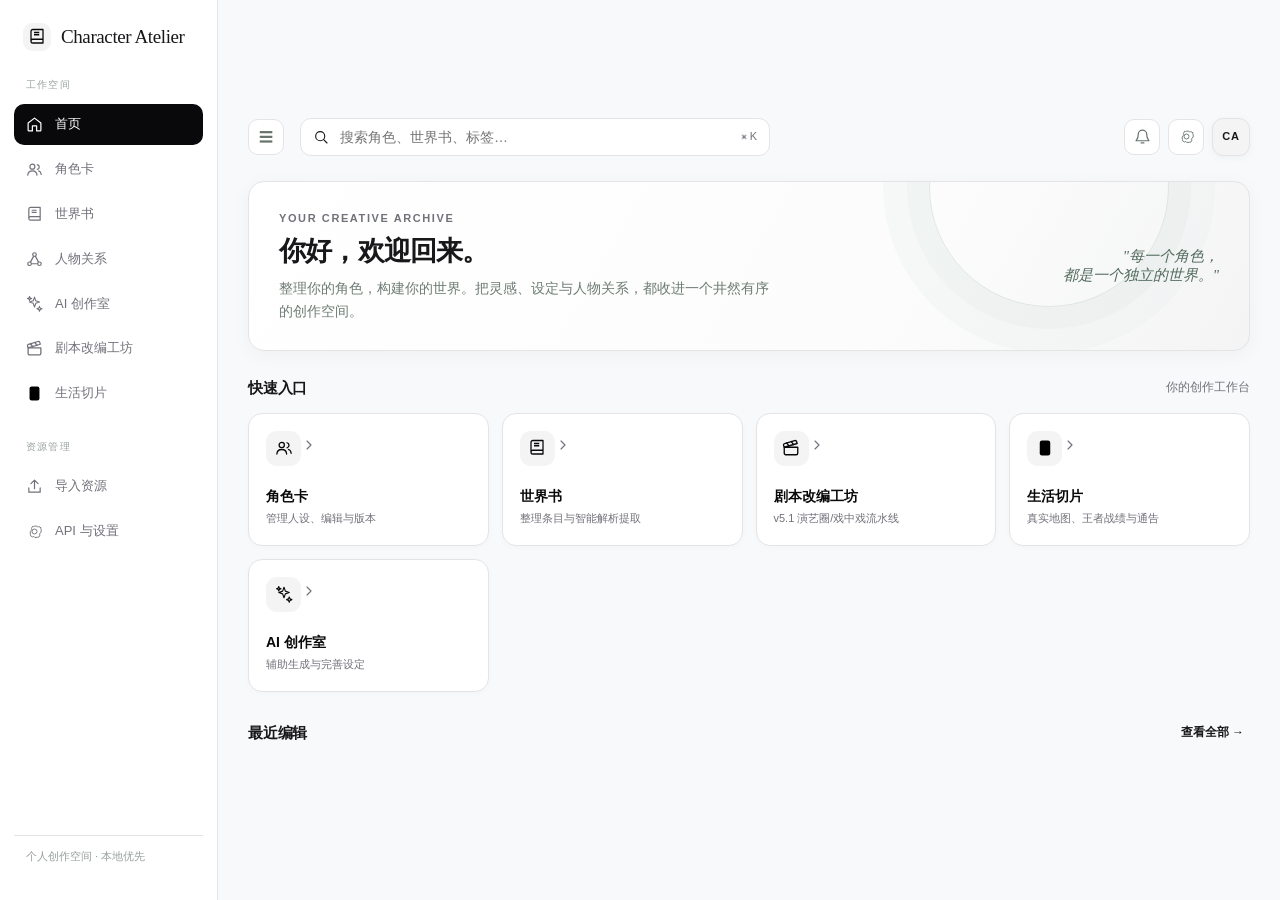
==== commit 2d4a69d6: "1" ====
--- a/index.html
+++ b/index.html
@@ -17,7 +17,12 @@
 
 <!-- 注入 SVG 图标精灵（异步加载） -->
 <div id="svg-sprites" aria-hidden="true" style="position:absolute;width:0;height:0;overflow:hidden"></div>
-<script>fetch('icons.svg').then(r=>r.text()).then(t=>{document.getElementById('svg-sprites').innerHTML=t})</script>
+<script>
+  fetch('icons.svg').then(r=>r.text()).then(t=>{
+    const el = document.getElementById('svg-sprites');
+    if (el) el.innerHTML = t;
+  }).catch(e=>console.warn('SVG icons loaded fallback', e));
+</script>
 
 <div class="app">
   <aside class="sidebar" id="mainNavSidebar">
--- a/css/components.css
+++ b/css/components.css
@@ -769,10 +769,18 @@
   background: rgba(0, 0, 0, 0.35);
   backdrop-filter: blur(6px);
   -webkit-backdrop-filter: blur(6px);
-  z-index: 10000; opacity: 0; pointer-events: none;
+  z-index: 10000; 
+  opacity: 0; 
+  pointer-events: none !important;
+  display: none; 
   transition: opacity .25s ease;
 }
-.peek-backdrop.show { opacity: 1; pointer-events: auto; }
+.peek-backdrop.show { 
+  display: block !important; 
+  opacity: 1; 
+  pointer-events: auto !important; 
+}
+
 .context-active-peek {
   position: relative !important; z-index: 10001 !important;
   transform: scale(1.03) !important;
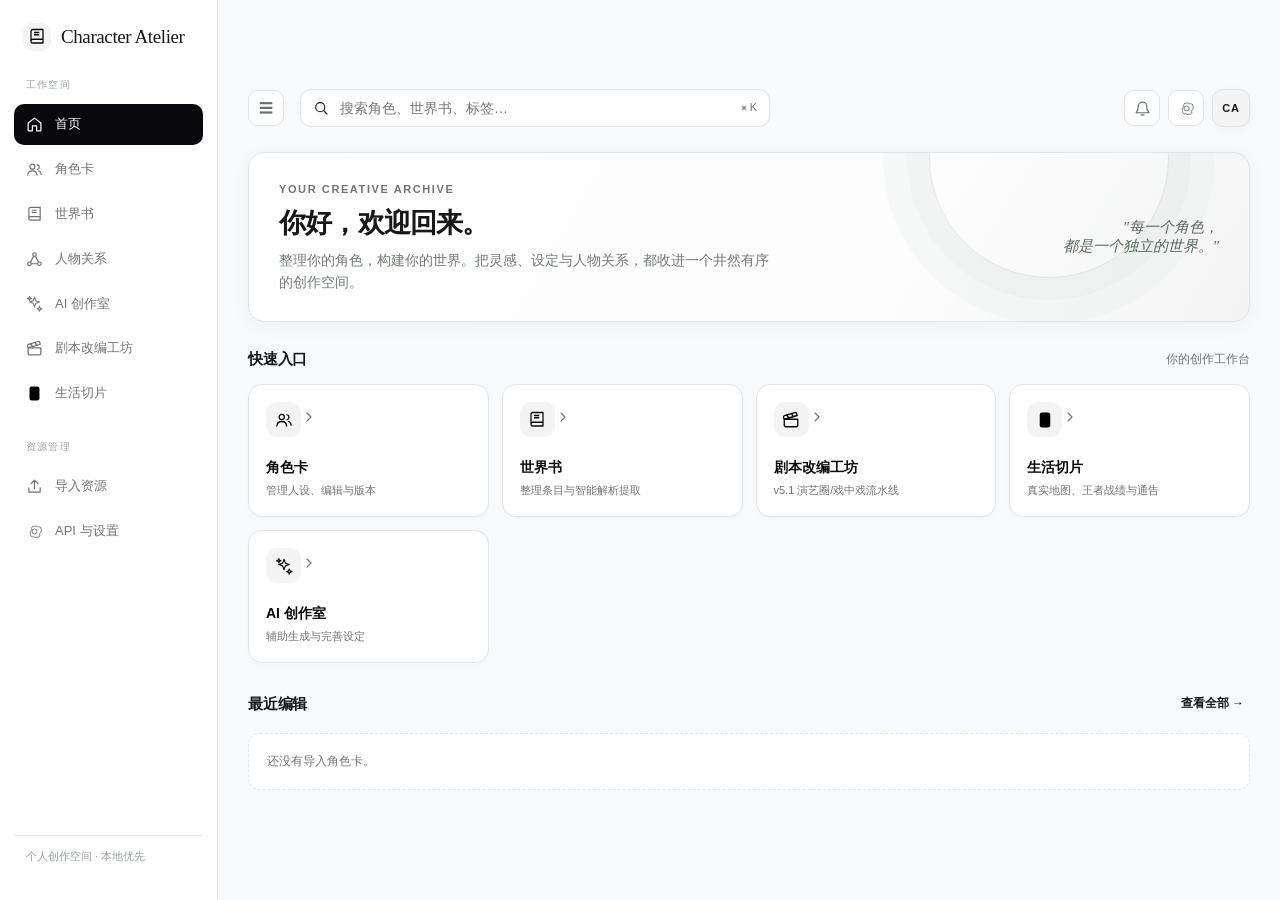
==== commit 09f1746e: "1" ====
--- a/index.html
+++ b/index.html
@@ -306,52 +306,84 @@
       </div>
     </section>
 
-    <!-- ======== 剧本改编工坊 ======== -->
+     <!-- ======== 剧本改编工坊 ======== -->
     <section class="page" id="page-prompts">
       <div class="page-heading">
-        <div><div class="eyebrow">SCRIPT ATELIER · v5.1 RELAY ENGINE</div><h1>剧本改编工坊</h1><p class="muted" style="color:var(--muted)">演艺圈 / 戏中戏双轨编译流水线。</p></div>
-          <div class="heading-actions">
-            <button class="btn btn-soft" id="saInitCoreBtn" type="button"><svg class="ui-icon"><use href="#i-book"></use></svg><span>写入 CORE_RT 底护锁</span></button>
-            <button class="btn btn-quiet" id="saEditTemplateBtn" type="button"><svg class="ui-icon"><use href="#i-edit-pen"></use></svg><span>v5.1 母本词库</span></button>
-            <button class="btn btn-quiet" id="saLoadDemoBtn" type="button"><svg class="ui-icon"><use href="#i-sparkles"></use></svg><span>填入本步演示定稿</span></button>
-            <label class="btn btn-primary" for="saTxtFilePicker" style="cursor:pointer">
-              <svg class="ui-icon"><use href="#i-upload"></use></svg>
-              <span>导入原著小说 TXT</span>
-            </label>
-            <input type="file" id="saTxtFilePicker" accept=".txt,text/plain" style="display:none" aria-label="上传原著文本文件"/>
-          </div>
-      </div>
+        <div>
+          <div class="eyebrow">SCRIPT ATELIER · v7.0 RELAY ENGINE</div>
+          <h1>剧本改编工坊</h1>
+          <p class="muted" style="color:var(--muted)">影视工业级改编流水线 · 按章分卷精读与戏中戏双轨编译。</p >
+        </div>
+        <div class="heading-actions">
+          <button class="btn btn-soft" id="saInitCoreBtn" type="button"><svg class="ui-icon"><use href="#i-book"></use></svg><span>写入 CORE_RT 底护锁</span></button>
+          <button class="btn btn-quiet" id="saEditTemplateBtn" type="button"><svg class="ui-icon"><use href="#i-edit-pen"></use></svg><span>v7.0 母本词库</span></button>
+          <label class="btn btn-primary" for="saTxtFilePicker" style="cursor:pointer">
+            <svg class="ui-icon"><use href="#i-upload"></use></svg>
+            <span>导入原著小说 TXT</span>
+          </label>
+          <input type="file" id="saTxtFilePicker" accept=".txt,text/plain" style="display:none" aria-label="上传原著文本文件"/>
+        </div>
+      </div>
+
       <div class="sa-shell">
         <div class="sa-project-bar">
-          <div class="sa-proj-field"><label for="saProjectName">剧组项目代号 / 目标世界书名</label><input type="text" id="saProjectName" class="search" placeholder="例如：《折玉》剧组世界书" value="《折玉》剧组世界书"/></div>
-          <div class="sa-proj-stats"><span class="token-badge safe" id="saExtractedStats">已识别角色: 0 · 台词锚点: 0</span><button type="button" class="btn btn-quiet btn-small" id="saResetAllDraftsBtn">清空全流程定稿</button></div>
-        </div>
+          <div class="sa-proj-field">
+            <label for="saProjectName">剧组项目代号 / 目标世界书名</label>
+            <input type="text" id="saProjectName" class="search" placeholder="例如：《雪粒镇》剧组世界书" value="《雪粒镇》剧组世界书"/>
+          </div>
+          <div class="sa-proj-stats">
+            <span class="token-badge safe" id="saExtractedStats">已识别角色: 0 · 台词锚点: 0</span>
+            <button type="button" class="btn btn-quiet btn-small" id="saResetAllDraftsBtn">清空全流程定稿</button>
+          </div>
+        </div>
+
         <nav class="sa-stepper-bar" aria-label="剧本改编五步流水线">
           <div class="sa-stepper-track" id="saStepperTrack">
-            <button type="button" class="sa-step-pill active" data-step="P0"><span class="sa-step-code">P0</span><span class="sa-step-label">原著证据抽取</span></button><span class="sa-step-sep">→</span>
-            <button type="button" class="sa-step-pill" data-step="P1"><span class="sa-step-code">P1</span><span class="sa-step-label">视听转化与加戏</span></button><span class="sa-step-sep">→</span>
-            <button type="button" class="sa-step-pill" data-step="P2_CHAR"><span class="sa-step-code">P2-A</span><span class="sa-step-label">戏内角色小传</span></button><span class="sa-step-sep">→</span>
-            <button type="button" class="sa-step-pill" data-step="P2_OFFSET"><span class="sa-step-code">P2-B</span><span class="sa-step-label">戏外内娱盲盒</span></button><span class="sa-step-sep">→</span>
-            <button type="button" class="sa-step-pill" data-step="P3"><span class="sa-step-code">P3</span><span class="sa-step-label">通告单与停机锁</span></button>
+            <!-- 由 js 动态渲染 S1 -> S2 -> S3 -> S4 -> S5 胶囊步进器 -->
           </div>
         </nav>
+
         <div class="panel sa-workbench">
-          <div class="sa-step-head"><div><h2 id="saStepTitle">P0 · 原著证据抽取机</h2><p class="muted" id="saStepDesc" style="margin:4px 0 0;font-size:12.5px">纯抽取、零创作。</p></div><button type="button" class="btn btn-quiet btn-small" id="saRandomSlotBtn"><svg class="ui-icon"><use href="#i-sparkles"></use></svg><span>本步参数随机盲盒</span></button></div>
-          <div class="sa-relay-banner" id="saRelayBanner"><span id="saRelayBannerText">当前为首步（P0）。</span></div>
+          <div class="sa-step-head">
+            <div>
+              <h2 id="saStepTitle">S1 · 原著证据抽取与分卷精读</h2>
+              <p class="muted" id="saStepDesc" style="margin:4px 0 0;font-size:12.5px">自动切分章节，先按卷精读，再汇总全书底账。</p >
+            </div>
+            <button type="button" class="btn btn-quiet btn-small" id="saRandomSlotBtn"><svg class="ui-icon"><use href="#i-sparkles"></use></svg><span>参数随机盲盒</span></button>
+          </div>
+
+          <div class="sa-relay-banner" id="saRelayBanner"><span id="saRelayBannerText">当前为首步（S1）。</span></div>
+          
+          <!-- S1 智能按章分卷器 / S2 心愿单与选角台等动态界面 -->
           <div class="sa-slot-console" id="saSlotConsole"></div>
-          <div class="sa-block">
-            <div class="sa-block-head"><div class="sa-block-title"><span class="sa-num-badge">1</span><span>获取本步 v5.1 编译指令</span></div><button type="button" class="btn btn-primary" id="saCopyPromptBtn"><svg class="ui-icon"><use href="#i-copy"></use></svg><span>一键复制本步指令发给 AI</span></button></div>
-            <details class="sa-prompt-fold"><summary><span>点击展开查看完整 Prompt</span><span class="muted">展开 ▾</span></summary><pre class="sa-prompt-pre" id="saPromptPreview"></pre></details>
-          </div>
-          <div class="sa-block">
-            <div class="sa-block-head"><div class="sa-block-title"><span class="sa-num-badge">2</span><span id="saDraftLabel">本步定稿与人工修订区</span></div><span class="detail-count" id="saDraftCharCount">0 字</span></div>
+
+          <!-- 步骤指令区 -->
+          <div class="sa-block sa-prompt-section">
+            <div class="sa-block-head">
+              <div class="sa-block-title"><span class="sa-num-badge">1</span><span>获取本阶段 AI 编译指令</span></div>
+              <button type="button" class="btn btn-primary" id="saCopyPromptBtn"><svg class="ui-icon"><use href="#i-copy"></use></svg><span>一键复制本步指令发给 AI</span></button>
+            </div>
+            <details class="sa-prompt-fold">
+              <summary><span>点击展开查看完整 Prompt</span><span class="muted">展开 ▾</span></summary>
+              <pre class="sa-prompt-pre" id="saPromptPreview"></pre>
+            </details>
+          </div>
+
+          <!-- 定稿区（在 1A 模式下由 JS 自动隐藏，避免重复） -->
+          <div class="sa-block sa-draft-section">
+            <div class="sa-block-head">
+              <div class="sa-block-title"><span class="sa-num-badge">2</span><span id="saDraftLabel">本步定稿与人工修订区</span></div>
+              <span class="detail-count" id="saDraftCharCount">0 字</span>
+            </div>
             <div class="sa-halt-alert hidden" id="saHaltAlert"></div>
-            <textarea class="sa-draft-textarea" id="saDraftEditor" placeholder="将 AI 输出粘贴在此处…"></textarea>
+            <textarea class="sa-draft-textarea" id="saDraftEditor" placeholder="将 AI 生成的最终定稿粘贴在此处…"></textarea>
             <div class="sa-parsed-entries" id="saParsedEntriesBox"></div>
           </div>
-          <div class="sa-footer-actions">
+
+          <!-- 底部操作栏（在 1A 模式下由 JS 自动隐藏） -->
+          <div class="sa-footer-actions sa-action-bar">
             <button type="button" class="btn btn-soft" id="saCompileCurrentBtn"><svg class="ui-icon"><use href="#i-book"></use></svg><span>编译本步入库 (<span id="saCurrentEntryCount">0</span>)</span></button>
-            <button type="button" class="btn btn-primary" id="saConfirmNextBtn"><span id="saNextStepBtnText">确认 P0 定稿 & 进入 P1 →</span></button>
+            <button type="button" class="btn btn-primary" id="saConfirmNextBtn"><span id="saNextStepBtnText">确认本步定稿 & 进入下一步 →</span></button>
           </div>
         </div>
       </div>
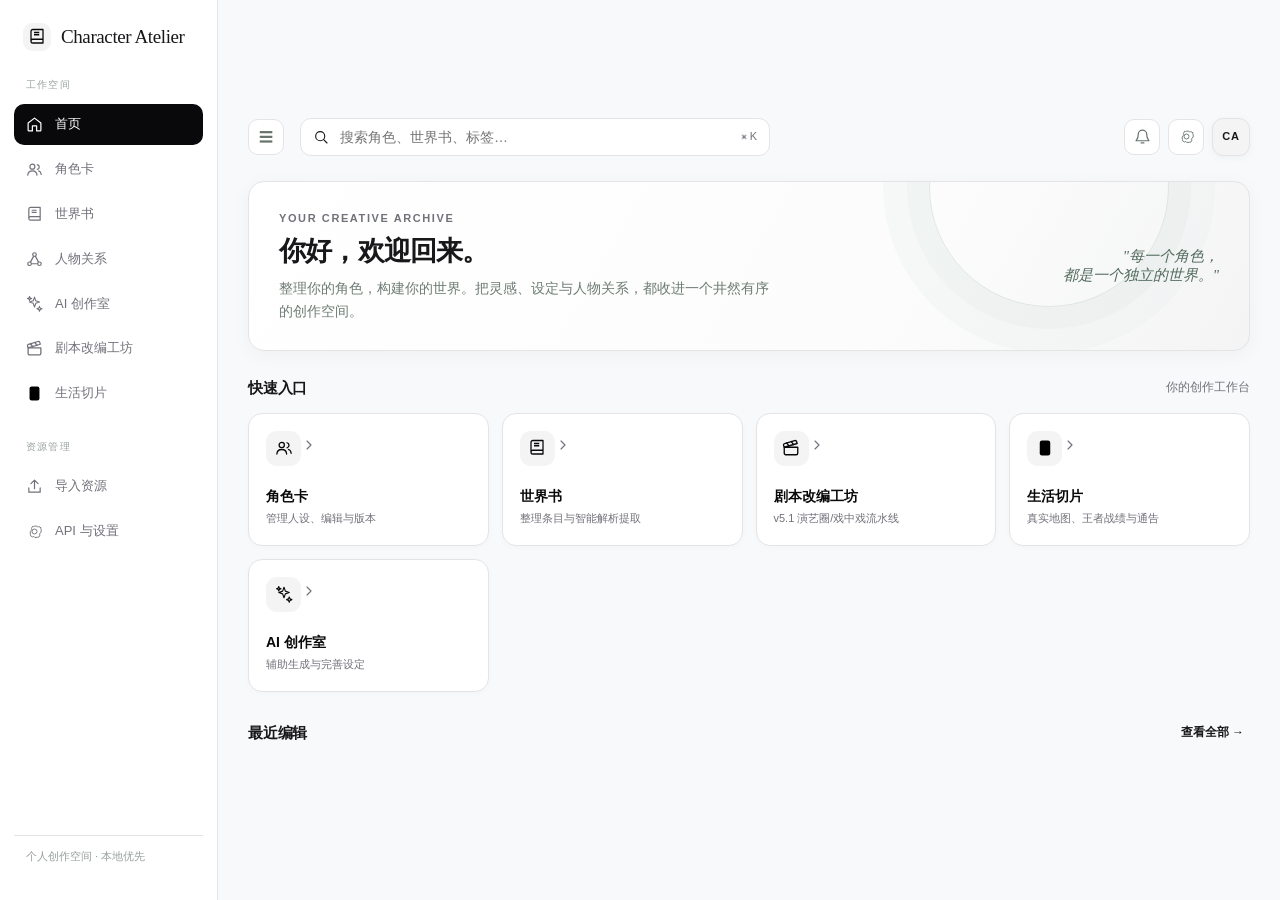
==== commit 9ce83818: "Update index.html" ====
--- a/index.html
+++ b/index.html
@@ -11,7 +11,7 @@
   <link rel="stylesheet" href="css/character-detail.css"/>
   <link rel="stylesheet" href="css/worldbook.css"/>
   <link rel="stylesheet" href="css/script-atelier.css"/>
-<link rel="stylesheet" href="css/netease.css"/>
+  <link rel="stylesheet" href="css/netease.css"/>
 </head>
 <body>
 
@@ -97,7 +97,6 @@
             <span>导入卡片 (PNG/XML/JSON)</span>
           </label>
         </div>
-
       </div>
       <div class="notice hidden" id="notice"></div>
       <div class="character-workspace">
@@ -312,7 +311,7 @@
         <div>
           <div class="eyebrow">SCRIPT ATELIER · v7.0 RELAY ENGINE</div>
           <h1>剧本改编工坊</h1>
-          <p class="muted" style="color:var(--muted)">影视工业级改编流水线 · 按章分卷精读与戏中戏双轨编译。</p >
+          <p class="muted" style="color:var(--muted)">影视工业级改编流水线 · 按章分卷精读与戏中戏双轨编译。</p>
         </div>
         <div class="heading-actions">
           <button class="btn btn-soft" id="saInitCoreBtn" type="button"><svg class="ui-icon"><use href="#i-book"></use></svg><span>写入 CORE_RT 底护锁</span></button>
@@ -338,23 +337,20 @@
         </div>
 
         <nav class="sa-stepper-bar" aria-label="剧本改编五步流水线">
-          <div class="sa-stepper-track" id="saStepperTrack">
-            <!-- 由 js 动态渲染 S1 -> S2 -> S3 -> S4 -> S5 胶囊步进器 -->
-          </div>
+          <div class="sa-stepper-track" id="saStepperTrack"></div>
         </nav>
 
         <div class="panel sa-workbench">
           <div class="sa-step-head">
             <div>
               <h2 id="saStepTitle">S1 · 原著证据抽取与分卷精读</h2>
-              <p class="muted" id="saStepDesc" style="margin:4px 0 0;font-size:12.5px">自动切分章节，先按卷精读，再汇总全书底账。</p >
+              <p class="muted" id="saStepDesc" style="margin:4px 0 0;font-size:12.5px">自动切分章节，先按卷精读，再汇总全书底账。</p>
             </div>
             <button type="button" class="btn btn-quiet btn-small" id="saRandomSlotBtn"><svg class="ui-icon"><use href="#i-sparkles"></use></svg><span>参数随机盲盒</span></button>
           </div>
 
           <div class="sa-relay-banner" id="saRelayBanner"><span id="saRelayBannerText">当前为首步（S1）。</span></div>
           
-          <!-- S1 智能按章分卷器 / S2 心愿单与选角台等动态界面 -->
           <div class="sa-slot-console" id="saSlotConsole"></div>
 
           <!-- 步骤指令区 -->
@@ -369,7 +365,7 @@
             </details>
           </div>
 
-          <!-- 定稿区（在 1A 模式下由 JS 自动隐藏，避免重复） -->
+          <!-- 定稿区 -->
           <div class="sa-block sa-draft-section">
             <div class="sa-block-head">
               <div class="sa-block-title"><span class="sa-num-badge">2</span><span id="saDraftLabel">本步定稿与人工修订区</span></div>
@@ -380,7 +376,7 @@
             <div class="sa-parsed-entries" id="saParsedEntriesBox"></div>
           </div>
 
-          <!-- 底部操作栏（在 1A 模式下由 JS 自动隐藏） -->
+          <!-- 底部操作栏 -->
           <div class="sa-footer-actions sa-action-bar">
             <button type="button" class="btn btn-soft" id="saCompileCurrentBtn"><svg class="ui-icon"><use href="#i-book"></use></svg><span>编译本步入库 (<span id="saCurrentEntryCount">0</span>)</span></button>
             <button type="button" class="btn btn-primary" id="saConfirmNextBtn"><span id="saNextStepBtnText">确认本步定稿 & 进入下一步 →</span></button>
@@ -399,9 +395,8 @@
         </div>
       </div>
 
-      <!-- 8 个大图标卡片（和截图完全一致） -->
       <div class="icon-grid">
-        <div class="icon-tile" onclick="alert('地图动线功能待开发')">
+        <div class="icon-tile" onclick="window.toast ? window.toast('地图动线功能待开发') : alert('地图动线功能待开发')">
           <div class="icon-box"><svg class="ui-icon" style="width:20px;height:20px"><use href="#i-map"></use></svg></div>
           <span class="icon-name">真实地图</span>
           <span class="icon-tag">地理 / 动线</span>
@@ -413,37 +408,37 @@
           <span class="icon-tag">一起听 / 黑胶</span>
         </div>
 
-        <div class="icon-tile" onclick="alert('游戏电竞功能待开发')">
+        <div class="icon-tile" onclick="window.toast ? window.toast('游戏电竞功能待开发') : alert('游戏电竞功能待开发')">
           <div class="icon-box"><svg class="ui-icon" style="width:20px;height:20px"><use href="#i-game"></use></svg></div>
           <span class="icon-name">游戏电竞</span>
           <span class="icon-tag">王者 / 开黑</span>
         </div>
 
-        <div class="icon-tile" onclick="alert('日常烟火功能待开发')">
+        <div class="icon-tile" onclick="window.toast ? window.toast('日常烟火功能待开发') : alert('日常烟火功能待开发')">
           <div class="icon-box"><svg class="ui-icon" style="width:20px;height:20px"><use href="#i-receipt"></use></svg></div>
           <span class="icon-name">日常烟火</span>
           <span class="icon-tag">外卖 / 小票</span>
         </div>
 
-        <div class="icon-tile" onclick="alert('通告日程功能待开发')">
+        <div class="icon-tile" onclick="window.toast ? window.toast('通告日程功能待开发') : alert('通告日程功能待开发')">
           <div class="icon-box"><svg class="ui-icon" style="width:20px;height:20px"><use href="#i-calendar"></use></svg></div>
           <span class="icon-name">通告日程</span>
           <span class="icon-tag">大夜 / 失联</span>
         </div>
 
-        <div class="icon-tile" onclick="alert('热搜舆论功能待开发')">
+        <div class="icon-tile" onclick="window.toast ? window.toast('热搜舆论功能待开发') : alert('热搜舆论功能待开发')">
           <div class="icon-box"><svg class="ui-icon" style="width:20px;height:20px"><use href="#i-trending"></use></svg></div>
           <span class="icon-name">热搜舆论</span>
           <span class="icon-tag">文娱 / 词条</span>
         </div>
 
-        <div class="icon-tile" onclick="alert('出行足迹功能待开发')">
+        <div class="icon-tile" onclick="window.toast ? window.toast('出行足迹功能待开发') : alert('出行足迹功能待开发')">
           <div class="icon-box"><svg class="ui-icon" style="width:20px;height:20px"><use href="#i-plane"></use></svg></div>
           <span class="icon-name">出行足迹</span>
           <span class="icon-tag">登机牌 / 跨城</span>
         </div>
 
-        <div class="icon-tile" onclick="alert('未发备忘功能待开发')">
+        <div class="icon-tile" onclick="window.toast ? window.toast('未发备忘功能待开发') : alert('未发备忘功能待开发')">
           <div class="icon-box"><svg class="ui-icon" style="width:20px;height:20px"><use href="#i-note"></use></svg></div>
           <span class="icon-name">未发备忘</span>
           <span class="icon-tag">私密草稿</span>
@@ -451,21 +446,17 @@
       </div>
     </section>
 
-    <!-- ======== 网易云音乐原生视窗 (AI RP 角色一起听 Pro Max 版) ======== -->
+    <!-- ======== 网易云音乐原生视窗 ======== -->
     <section class="page" id="page-netease">
       <div class="ne-phone-viewport" id="neViewport">
 
-        <!-- 左上角返回切片按钮 -->
         <button class="ne-app-exit-btn" id="btnExitNeteaseApp" data-page="vignettes" aria-label="退出网易云">
           <svg width="18" height="18" viewBox="0 0 24 24" fill="none" stroke="currentColor" stroke-width="2.4" stroke-linecap="round" stroke-linejoin="round"><polyline points="15 18 9 12 15 6"/></svg>
         </button>
 
-        <!-- 极轻量毛玻璃 Toast 浮层 -->
         <div class="cloud-toast" id="cloudToast"></div>
 
-        <!-- 1. 主层级：三大 Tab 视图 -->
         <div class="ne-tab-stack" id="neTabStack">
-
           <!-- Tab 1: 首页 / 推荐 -->
           <div class="ne-tab-panel active" id="tabHome">
             <header class="ne-header-bar">
@@ -481,7 +472,6 @@
             </header>
 
             <div class="ne-home-scroll-view">
-              <!-- 快捷状态卡片 (为 RP 角色一起听预留) -->
               <div class="ne-rp-status-banner" id="neRpBanner">
                 <div class="ne-rp-info">
                   <div class="ne-rp-dot"></div>
@@ -503,7 +493,7 @@
             </div>
           </div>
 
-          <!-- Tab 2: 搜索页 (真实可用) -->
+          <!-- Tab 2: 搜索页 -->
           <div class="ne-tab-panel" id="tabSearch">
             <header class="ne-header-bar">
               <div class="ne-search-input-wrap">
@@ -520,7 +510,7 @@
             </div>
           </div>
 
-          <!-- Tab 3: 我的页 (真机一比一：用户主页 + 歌单入口) -->
+          <!-- Tab 3: 我的页 -->
           <div class="ne-tab-panel" id="tabMine">
             <div class="ne-mine-scroll-view">
               <div class="ne-profile-hero">
@@ -550,18 +540,15 @@
                 </div>
               </div>
 
-              <!-- 二级 Tab -->
               <div class="ne-sub-tabbar">
                 <span class="active">音乐</span>
                 <span>播客</span>
                 <span>动态</span>
               </div>
 
-              <!-- 歌单列表 -->
               <div class="ne-playlist-cards" id="neMyPlaylists"></div>
             </div>
           </div>
-
         </div>
 
         <!-- 2. 二级层级：歌单详情页 -->
@@ -597,7 +584,6 @@
               </div>
             </div>
 
-            <!-- 白色吸顶歌曲列表容器 -->
             <div class="ne-songs-sheet">
               <div class="ne-sheet-sticky-head" id="sheetPlayAllBtn">
                 <div class="ne-play-all-left">
@@ -611,8 +597,6 @@
                   <svg width="18" height="18" viewBox="0 0 24 24" fill="none" stroke="#666" stroke-width="2"><line x1="4" y1="6" x2="20" y2="6"/><line x1="8" y1="12" x2="20" y2="12"/><line x1="12" y1="18" x2="20" y2="18"/></svg>
                 </div>
               </div>
-
-              <!-- 单曲长列表 -->
               <div class="ne-detail-song-list" id="detailSongList"></div>
             </div>
           </div>
@@ -757,8 +741,6 @@
 
       </div> <!-- #neViewport 结束 -->
 
-      <!-- 弹窗层彻底放在外部，避免被手机视口裁剪 -->
-
       <!-- 5. 自定义名片弹窗 -->
       <div class="ne-modal-overlay" id="modalProfileEdit">
         <div class="ne-modal-card">
@@ -822,7 +804,7 @@
           </div>
           <div class="ne-modal-actions">
             <button class="ne-btn-cancel" id="btnCancelImportPl" onclick="document.getElementById('modalImportPlaylist').classList.remove('open')">取消</button>
-            <button class="ne-btn-confirm" id="btnConfirmImportPl" onclick="window.doImportPlaylist()">确认导入</button>
+            <button class="ne-btn-confirm" id="btnConfirmImportPl" onclick="typeof window.doImportPlaylist === 'function' ? window.doImportPlaylist() : (window.toast ? window.toast('导入模块加载中...') : alert('导入模块加载中...'))">确认导入</button>
           </div>
         </div>
       </div>
@@ -863,8 +845,8 @@
   <button data-page="relations"><svg><use href="#i-network"></use></svg>关系</button>
 </nav>
 
-<!-- 旧版通用弹窗 -->
-<div class="modal-backdrop" id="modalBackdrop">
+<!-- 旧版通用弹窗：默认 display:none 彻底杜绝隐形透明遮罩卡死 -->
+<div class="modal-backdrop" id="modalBackdrop" style="display:none;pointer-events:none">
   <div aria-labelledby="modalTitle" aria-modal="true" class="modal" role="dialog" style="max-width:500px;width:100%;padding:22px">
     <div class="modalhead"><h2 id="modalTitle" style="margin:0;font-size:17px">新建内容</h2><button aria-label="关闭" class="close" id="closeModal">×</button></div>
     <div id="modalContent"></div>
@@ -886,7 +868,7 @@
 </div>
 
 <!-- 移动端侧边栏遮罩 -->
-<div class="mobile-backdrop" id="mobileBackdrop"></div>
+<div class="mobile-backdrop" id="mobileBackdrop" style="display:none;pointer-events:none"></div>
 
 <!-- 唯一 JS 入口 -->
 <script type="module" src="js/app.js"></script>
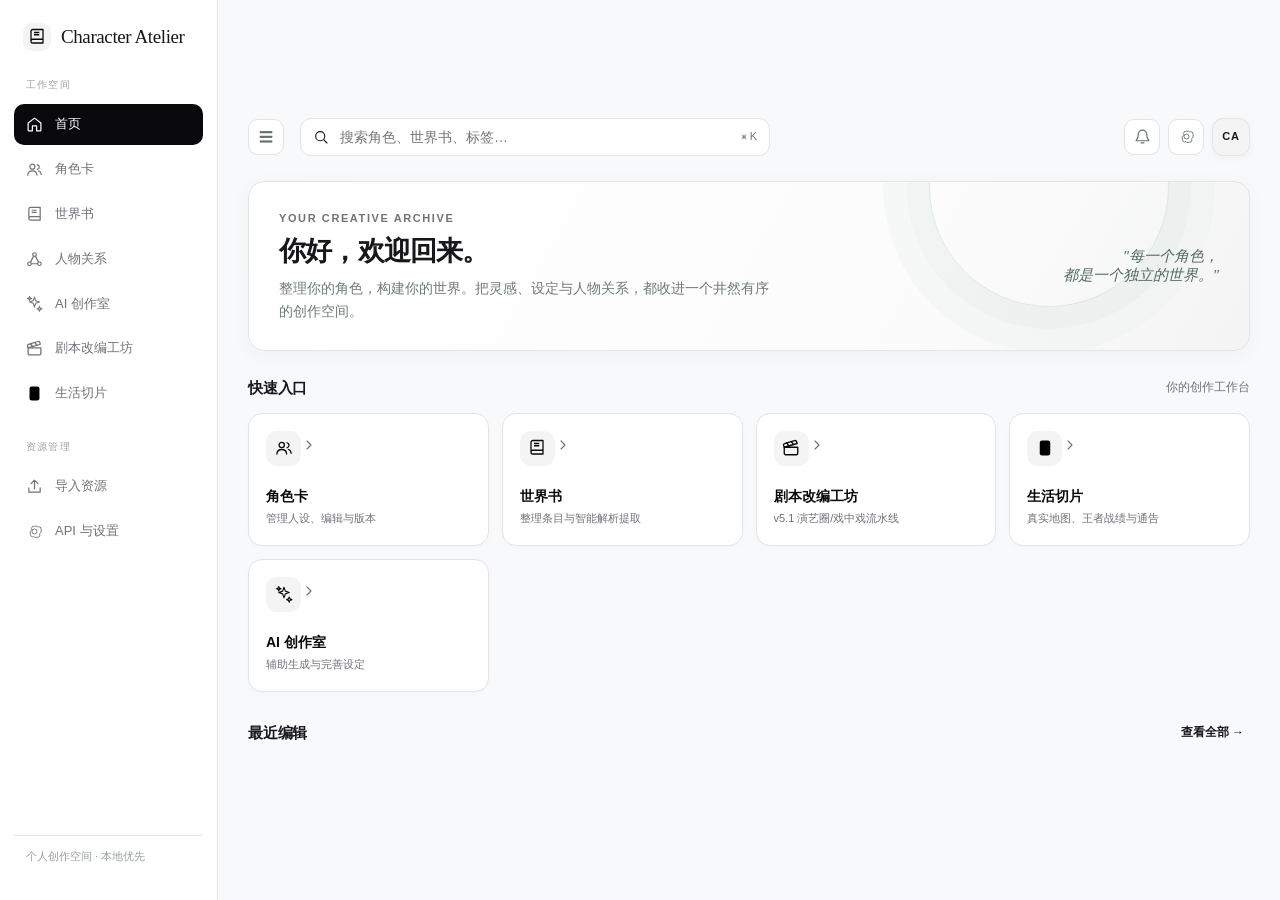
==== commit bf9dd374: "Update index.html" ====
--- a/index.html
+++ b/index.html
@@ -1,6 +1,11 @@
 <!DOCTYPE html>
 <html lang="zh-CN">
 <head>
+       <script>
+       window.onerror = function(msg, url, line) {
+         alert("报错文件: " + url.split('/').pop() + "\n第 " + line + " 行: " + msg);
+       };
+     </script>
   <meta charset="utf-8"/>
   <meta content="width=device-width, initial-scale=1, viewport-fit=cover" name="viewport"/>
   <title>Character Atelier｜角色创作工作台</title>
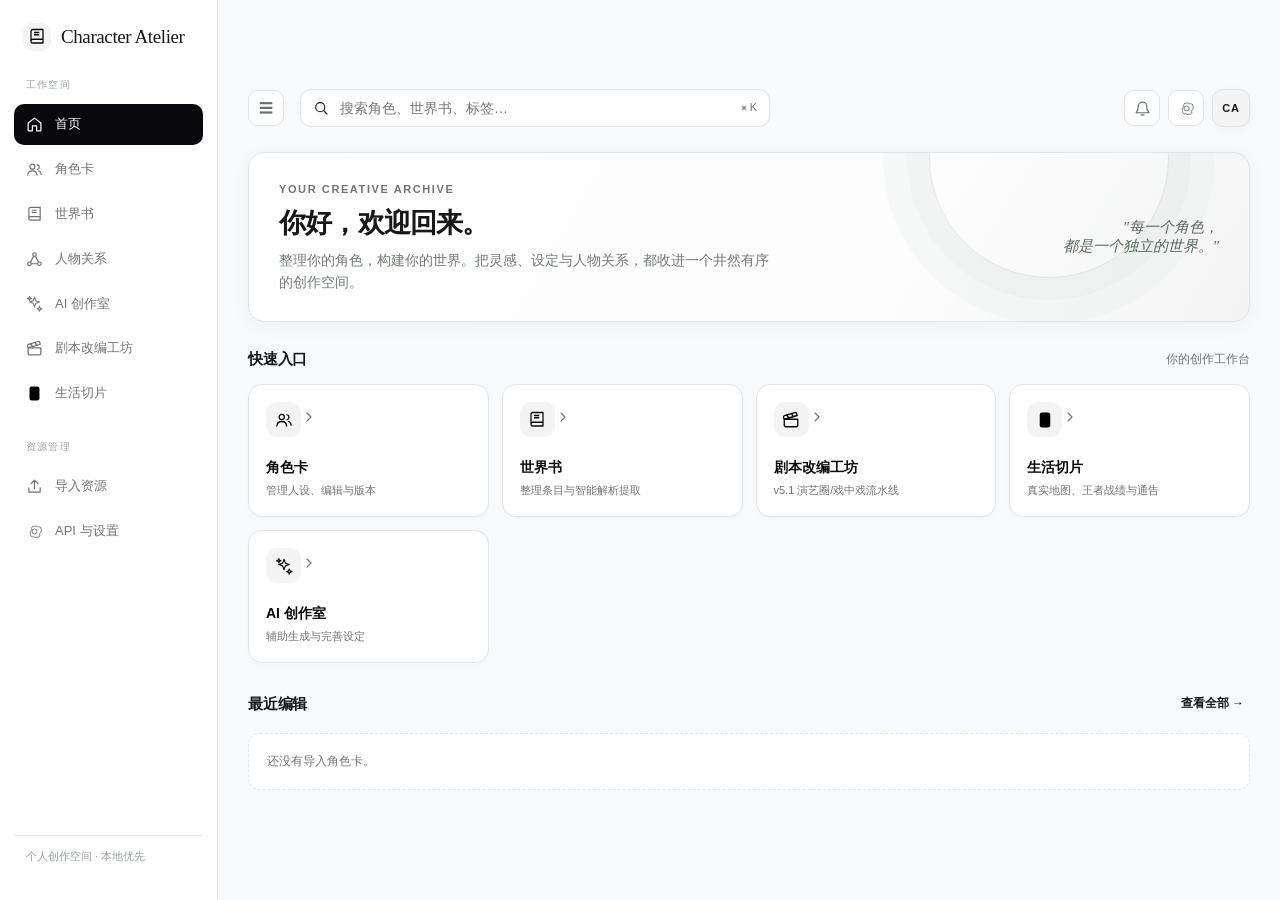
==== commit 21fa7aca: "Remove NetEase Cloud Music feature" ====
--- a/index.html
+++ b/index.html
@@ -16,7 +16,6 @@
   <link rel="stylesheet" href="css/character-detail.css"/>
   <link rel="stylesheet" href="css/worldbook.css"/>
   <link rel="stylesheet" href="css/script-atelier.css"/>
-  <link rel="stylesheet" href="css/netease.css"/>
 </head>
 <body>
 
@@ -407,12 +406,6 @@
           <span class="icon-tag">地理 / 动线</span>
         </div>
 
-        <div class="icon-tile" data-page="netease">
-          <div class="icon-box"><svg class="ui-icon" style="width:20px;height:20px"><use href="#i-note"></use></svg></div>
-          <span class="icon-name">网易云音乐</span>
-          <span class="icon-tag">一起听 / 黑胶</span>
-        </div>
-
         <div class="icon-tile" onclick="window.toast ? window.toast('游戏电竞功能待开发') : alert('游戏电竞功能待开发')">
           <div class="icon-box"><svg class="ui-icon" style="width:20px;height:20px"><use href="#i-game"></use></svg></div>
           <span class="icon-name">游戏电竞</span>
@@ -449,371 +442,6 @@
           <span class="icon-tag">私密草稿</span>
         </div>
       </div>
-    </section>
-
-    <!-- ======== 网易云音乐原生视窗 ======== -->
-    <section class="page" id="page-netease">
-      <div class="ne-phone-viewport" id="neViewport">
-
-        <button class="ne-app-exit-btn" id="btnExitNeteaseApp" data-page="vignettes" aria-label="退出网易云">
-          <svg width="18" height="18" viewBox="0 0 24 24" fill="none" stroke="currentColor" stroke-width="2.4" stroke-linecap="round" stroke-linejoin="round"><polyline points="15 18 9 12 15 6"/></svg>
-        </button>
-
-        <div class="cloud-toast" id="cloudToast"></div>
-
-        <div class="ne-tab-stack" id="neTabStack">
-          <!-- Tab 1: 首页 / 推荐 -->
-          <div class="ne-tab-panel active" id="tabHome">
-            <header class="ne-header-bar">
-              <div style="width:32px"></div>
-              <div class="ne-home-nav-tabs">
-                <span>心动</span>
-                <span class="active">推荐</span>
-                <span>播客</span>
-              </div>
-              <button class="ne-icon-btn" id="btnGoSearchTab" aria-label="搜索">
-                <svg width="20" height="20" viewBox="0 0 24 24" fill="none" stroke="currentColor" stroke-width="2"><circle cx="11" cy="11" r="8"/><line x1="21" y1="21" x2="16.65" y2="16.65"/></svg>
-              </button>
-            </header>
-
-            <div class="ne-home-scroll-view">
-              <div class="ne-rp-status-banner" id="neRpBanner">
-                <div class="ne-rp-info">
-                  <div class="ne-rp-dot"></div>
-                  <span id="neRpStatusText">双人连线中 · 与角色沉浸共听</span>
-                </div>
-                <button class="ne-rp-action-btn" id="btnEditProfile">更换我的名片</button>
-              </div>
-
-              <div class="ne-section-title">
-                <span>当前播放歌单</span>
-                <span class="ne-section-sub" id="neHomeTrackCount">共 0 首</span>
-              </div>
-              <div class="playlist-scroll" id="neHomePlaylist"></div>
-
-              <div class="ne-section-title" style="margin-top:18px;">
-                <span>推荐歌单</span>
-              </div>
-              <div class="ne-rec-grid" id="neRecGrid"></div>
-            </div>
-          </div>
-
-          <!-- Tab 2: 搜索页 -->
-          <div class="ne-tab-panel" id="tabSearch">
-            <header class="ne-header-bar">
-              <div class="ne-search-input-wrap">
-                <svg width="17" height="17" viewBox="0 0 24 24" fill="none" stroke="#999" stroke-width="2"><circle cx="11" cy="11" r="8"/><line x1="21" y1="21" x2="16.65" y2="16.65"/></svg>
-                <input type="text" id="neSearchInput" placeholder="搜索歌曲、歌手、专辑..." autocomplete="off">
-                <button class="ne-clear-btn" id="btnClearSearch" style="display:none">✕</button>
-              </div>
-            </header>
-            <div class="ne-search-result-view" id="neSearchResultView">
-              <div class="ne-search-placeholder" id="neSearchPlaceholder">
-                <span>输入歌名或歌手，轻触回车全网搜索</span>
-              </div>
-              <div class="ne-search-list" id="neSearchList"></div>
-            </div>
-          </div>
-
-          <!-- Tab 3: 我的页 -->
-          <div class="ne-tab-panel" id="tabMine">
-            <div class="ne-mine-scroll-view">
-              <div class="ne-profile-hero">
-                <img class="ne-profile-bg" id="mineHeroBg" src="https://images.unsplash.com/photo-1518495973542-4542c06a5843?w=800&auto=format&fit=crop&q=80" alt="bg">
-                <div class="ne-profile-mask"></div>
-
-                <div class="ne-profile-card">
-                  <div class="ne-avatar-wrap">
-                    <img class="ne-avatar-img" id="mineAvatarImg" src="https://images.unsplash.com/photo-1534528741775-53994a69daeb?w=200&auto=format&fit=crop&q=80" alt="avatar">
-                  </div>
-                  <h2 class="ne-profile-name" id="mineUserName">我想送你整个世界</h2>
-                  <div class="ne-profile-badges">
-                    <span class="ne-badge-tag female">♀</span>
-                    <span class="ne-badge-tag vip-gold">VIP 会员</span>
-                    <span class="ne-badge-tag level">Lv.8</span>
-                  </div>
-                  <div class="ne-profile-stats">
-                    <span><strong>13</strong> 关注</span>
-                    <span><strong>11</strong> 粉丝</span>
-                    <span><strong>2286</strong> 小时</span>
-                  </div>
-                  <div class="ne-profile-actions">
-                    <button class="ne-pill-btn" id="btnOpenCookieModal">VIP 授权/登录</button>
-                    <button class="ne-pill-btn" id="btnEditProfile2">编辑资料</button>
-                    <button class="ne-pill-btn" id="btnImportAnyPlaylist" onclick="document.getElementById('modalImportPlaylist').classList.add('open')">＋ 导入歌单</button>
-                  </div>
-                </div>
-              </div>
-
-              <div class="ne-sub-tabbar">
-                <span class="active">音乐</span>
-                <span>播客</span>
-                <span>动态</span>
-              </div>
-
-              <div class="ne-playlist-cards" id="neMyPlaylists"></div>
-            </div>
-          </div>
-        </div>
-
-        <!-- 2. 二级层级：歌单详情页 -->
-        <div class="ne-playlist-detail-page" id="playlistDetailPage">
-          <header class="ne-detail-header" id="detailHeader">
-            <button class="ne-icon-btn light" id="btnCloseDetail" aria-label="返回">
-              <svg width="22" height="22" viewBox="0 0 24 24" fill="none" stroke="currentColor" stroke-width="2.2" stroke-linecap="round" stroke-linejoin="round"><polyline points="15 18 9 12 15 6"/></svg>
-            </button>
-            <span class="ne-detail-header-title" id="detailNavTitle">歌单</span>
-            <div style="width:40px"></div>
-          </header>
-
-          <div class="ne-detail-scroll-view" id="detailScrollView">
-            <div class="ne-playlist-hero-box" id="playlistHeroBox">
-              <div class="ne-hero-top-row">
-                <div class="ne-hero-cover-wrap">
-                  <img id="detailCoverImg" src="" alt="cover">
-                  <div class="ne-cover-playcount" id="detailPlayCount">▷ 3997次</div>
-                </div>
-                <div class="ne-hero-meta">
-                  <h1 class="ne-hero-title" id="detailTitle">我喜欢的音乐</h1>
-                  <div class="ne-hero-author">
-                    <img id="detailAuthorAvatar" src="" alt="avatar">
-                    <span id="detailAuthorName">我想送你整个世界</span>
-                  </div>
-                </div>
-              </div>
-
-              <div class="ne-hero-btn-row">
-                <button class="ne-hero-chip-btn"><svg width="15" height="15" viewBox="0 0 24 24" fill="none" stroke="currentColor" stroke-width="2"><circle cx="18" cy="5" r="3"/><circle cx="6" cy="12" r="3"/><circle cx="18" cy="19" r="3"/><line x1="8.59" y1="13.51" x2="15.42" y2="17.49"/><line x1="15.41" y1="6.51" x2="8.59" y2="10.49"/></svg><span>分享</span></button>
-                <button class="ne-hero-chip-btn"><svg width="15" height="15" viewBox="0 0 24 24" fill="none" stroke="currentColor" stroke-width="2"><path d="M21 15a2 2 0 0 1-2 2H7l-4 4V5a2 2 0 0 1 2-2h14a2 2 0 0 1 2 2z"/></svg><span>评论</span></button>
-                <button class="ne-hero-chip-btn"><svg width="15" height="15" viewBox="0 0 24 24" fill="none" stroke="currentColor" stroke-width="2"><path d="M19 21l-7-5-7 5V5a2 2 0 0 1 2-2h10a2 2 0 0 1 2 2z"/></svg><span>收藏</span></button>
-              </div>
-            </div>
-
-            <div class="ne-songs-sheet">
-              <div class="ne-sheet-sticky-head" id="sheetPlayAllBtn">
-                <div class="ne-play-all-left">
-                  <div class="ne-play-icon-circle">
-                    <svg width="14" height="14" viewBox="0 0 24 24" fill="#fff"><polygon points="7,4 20,12 7,20"/></svg>
-                  </div>
-                  <strong>播放全部</strong>
-                  <span class="ne-song-total-tag" id="detailSongCountTag">(共 0 首)</span>
-                </div>
-                <div class="ne-sheet-tools">
-                  <svg width="18" height="18" viewBox="0 0 24 24" fill="none" stroke="#666" stroke-width="2"><line x1="4" y1="6" x2="20" y2="6"/><line x1="8" y1="12" x2="20" y2="12"/><line x1="12" y1="18" x2="20" y2="18"/></svg>
-                </div>
-              </div>
-              <div class="ne-detail-song-list" id="detailSongList"></div>
-            </div>
-          </div>
-        </div>
-
-        <!-- 3. 常驻 Mini 悬浮播放条 -->
-        <div class="mini-player-bar" id="miniPlayerBar">
-          <div class="mini-disc" id="miniDiscWrap"></div>
-          <div class="mini-title-wrap">
-            <span id="miniTitle">--</span>
-            <span class="author" id="miniArtist"></span>
-          </div>
-          <button class="mini-btn" id="miniPlayBtn" aria-label="播放/暂停">
-            <svg id="miniPlaySvg" width="22" height="22" viewBox="0 0 24 24" fill="currentColor">
-              <polygon points="7,4 20,12 7,20"/>
-            </svg>
-          </button>
-          <button class="mini-btn" id="miniListBtn" aria-label="当前列表">
-            <svg width="20" height="20" viewBox="0 0 24 24" fill="none" stroke="currentColor" stroke-width="2"><line x1="8" y1="6" x2="21" y2="6"/><line x1="8" y1="12" x2="21" y2="12"/><line x1="8" y1="18" x2="21" y2="18"/><line x1="3" y1="6" x2="3.01" y2="6"/><line x1="3" y1="12" x2="3.01" y2="12"/><line x1="3" y1="18" x2="3.01" y2="18"/></svg>
-          </button>
-        </div>
-
-        <!-- 底部三大 TabBar -->
-        <nav class="bottom-tabbar">
-          <div class="tab-item active" data-tab="tabHome">
-            <svg width="22" height="22" viewBox="0 0 24 24" fill="currentColor"><path d="M10 20v-6h4v6h5v-8h3L12 3 2 12h3v8z"/></svg>
-            <span>首页</span>
-          </div>
-          <div class="tab-item" data-tab="tabSearch">
-            <svg width="20" height="20" viewBox="0 0 24 24" fill="none" stroke="currentColor" stroke-width="2.2"><circle cx="11" cy="11" r="7"/><line x1="21" y1="21" x2="16" y2="16"/></svg>
-            <span>搜索</span>
-          </div>
-          <div class="tab-item" data-tab="tabMine">
-            <svg width="20" height="20" viewBox="0 0 24 24" fill="none" stroke="currentColor" stroke-width="2.2"><path d="M20 21v-2a4 4 0 0 0-4-4H8a4 4 0 0 0-4 4v2"/><circle cx="12" cy="7" r="4"/></svg>
-            <span>我的</span>
-          </div>
-        </nav>
-
-        <!-- 4. 全屏黑胶播放器 Modal -->
-        <div class="full-player-modal paused" id="fullPlayer">
-          <div class="ne-player-ambient-bg" id="playerAmbientBg"></div>
-          <div class="ne-player-ambient-blur"></div>
-
-          <div class="player-content">
-            <div class="player-nav">
-              <button class="player-nav-btn" id="closePlayerBtn" aria-label="收起">
-                <svg width="22" height="22" viewBox="0 0 24 24" fill="none" stroke="currentColor" stroke-width="2.2" stroke-linecap="round" stroke-linejoin="round"><polyline points="6 9 12 15 18 9"/></svg>
-              </button>
-              <div class="ne-nav-center">
-                <span class="player-nav-title" id="playerTopTitle">我喜欢的音乐</span>
-                <span class="ne-nav-role-tip" id="playerRoleStatus">与 AI 连线中</span>
-              </div>
-              <button class="player-nav-btn" id="btnShareSong" aria-label="分享">
-                <svg width="20" height="20" viewBox="0 0 24 24" fill="none" stroke="currentColor" stroke-width="2"><circle cx="18" cy="5" r="3"/><circle cx="6" cy="12" r="3"/><circle cx="18" cy="19" r="3"/><line x1="8.59" y1="13.51" x2="15.42" y2="17.49"/><line x1="15.41" y1="6.51" x2="8.59" y2="10.49"/></svg>
-              </button>
-            </div>
-
-            <div class="player-body" id="playerBodyStage">
-              <div class="vinyl-view" id="vinylView">
-                <div class="stylus-rig">
-                  <div class="stylus-pivot"></div>
-                  <svg class="stylus-svg" viewBox="0 0 140 200">
-                    <path d="M 15,15 Q 26,72 54,115 L 66,135" fill="none" stroke="#FFFFFF" stroke-width="4.5" stroke-linecap="round"/>
-                    <g transform="translate(66, 135) rotate(52)">
-                      <rect x="-8" y="0" width="16" height="26" rx="4" fill="#E8E8E8" stroke="#C8C8C8" stroke-width="1.5"/>
-                      <line x1="-5" y1="8" x2="5" y2="8" stroke="#999" stroke-width="1.2"/>
-                      <line x1="-5" y1="14" x2="5" y2="14" stroke="#999" stroke-width="1.2"/>
-                    </g>
-                  </svg>
-                </div>
-                <div class="vinyl-disc">
-                  <div class="disc-art" id="vinylDiscArt"></div>
-                </div>
-              </div>
-
-              <div class="lyrics-view" id="lyricsView">
-                <div class="lyric-lines-flow" id="lyricLinesFlow"></div>
-              </div>
-            </div>
-
-            <div class="player-lower">
-              <div class="meta-line">
-                <div class="song-box">
-                  <div class="ne-song-title-row">
-                    <h1 class="song-name-h1" id="songNameH1">--</h1>
-                    <span class="vip-tag-gold" id="vipTag">VIP</span>
-                  </div>
-                  <div class="singer-info">
-                    <span class="singer-name" id="singerName">--</span>
-                    <button class="ne-btn-follow-singer">关注</button>
-                  </div>
-                </div>
-
-                <div class="badge-bar">
-                  <button class="badge-btn" id="likeBtn">
-                    <svg class="heart-svg" viewBox="0 0 24 24"><path d="M12 21.35l-1.45-1.32C5.4 15.36 2 12.28 2 8.5 2 5.42 4.42 3 7.5 3c1.74 0 3.41.81 4.5 2.09C13.09 3.81 14.76 3 16.5 3 19.58 3 22 5.42 22 8.5c0 3.78-3.4 6.86-8.55 11.54L12 21.35z"/></svg>
-                    <span class="red-count" id="likeCount">78w+</span>
-                  </button>
-                  <button class="badge-btn">
-                    <svg width="22" height="22" viewBox="0 0 24 24" fill="none" stroke="currentColor" stroke-width="2"><path d="M21 15a2 2 0 0 1-2 2H7l-4 4V5a2 2 0 0 1 2-2h14a2 2 0 0 1 2 2z"/></svg>
-                    <span class="red-count">999+</span>
-                  </button>
-                </div>
-              </div>
-
-              <div class="progress-box">
-                <div class="progress-track" id="progressTrack">
-                  <div class="progress-rail">
-                    <div class="progress-fill" id="progressFill"></div>
-                    <div class="progress-knob" id="progressKnob"></div>
-                  </div>
-                </div>
-                <div class="time-strip">
-                  <span id="currentTime">00:00</span>
-                  <span class="quality-tip">极高音质 · 超清母带</span>
-                  <span id="totalTime">00:00</span>
-                </div>
-              </div>
-
-              <div class="controls-strip">
-                <button class="ctrl-item" id="modeToggleBtn">
-                  <svg width="22" height="22" viewBox="0 0 24 24" fill="none" stroke="currentColor" stroke-width="2"><path d="M17 1l4 4-4 4"/><path d="M3 11V9a4 4 0 0 1 4-4h14"/><path d="M7 23l-4-4 4-4"/><path d="M21 13v2a4 4 0 0 1-4 4H3"/></svg>
-                </button>
-                <button class="ctrl-item" id="prevBtn">
-                  <svg width="26" height="26" viewBox="0 0 24 24" fill="currentColor"><path d="M6 5a1 1 0 0 1 1 1v12a1 1 0 1 1-2 0V6a1 1 0 0 1 1-1zm2.34 7.55 9.4 6.27A1 1 0 0 0 19 18V6a1 1 0 0 0-1.26-.82l-9.4 6.27a1 1 0 0 0 0 1.66z"/></svg>
-                </button>
-                <button class="ctrl-item play-big-btn" id="playBtn">
-                  <svg id="playSvg" width="42" height="42" viewBox="0 0 24 24" fill="currentColor">
-                    <polygon points="7,4 20,12 7,20"/>
-                  </svg>
-                </button>
-                <button class="ctrl-item" id="nextBtn">
-                  <svg width="26" height="26" viewBox="0 0 24 24" fill="currentColor"><path d="M18 5a1 1 0 0 1 1 1v12a1 1 0 1 1-2 0V6a1 1 0 0 1 1-1zM5.26 5.18A1 1 0 0 0 4 6v12a1 1 0 0 0 1.26.82l9.4-6.27a1 1 0 0 0 0-1.66l-9.4-6.27z"/></svg>
-                </button>
-                <button class="ctrl-item" id="btnShowCurPlaylist">
-                  <svg width="22" height="22" viewBox="0 0 24 24" fill="none" stroke="currentColor" stroke-width="2"><line x1="8" y1="6" x2="21" y2="6"/><line x1="8" y1="12" x2="21" y2="12"/><line x1="8" y1="18" x2="21" y2="18"/><line x1="3" y1="6" x2="3.01" y2="6"/><line x1="3" y1="12" x2="3.01" y2="12"/><line x1="3" y1="18" x2="3.01" y2="18"/></svg>
-                </button>
-              </div>
-            </div>
-          </div>
-        </div>
-
-      </div> <!-- #neViewport 结束 -->
-
-      <!-- 5. 自定义名片弹窗 -->
-      <div class="ne-modal-overlay" id="modalProfileEdit">
-        <div class="ne-modal-card">
-          <h3>自定义名片 (支持本地相册)</h3>
-          <p class="ne-modal-tip">可填写人设昵称，支持直接从手机相册选图</p>
-          <div class="ne-input-group">
-            <label>昵称 / 角色名</label>
-            <input type="text" id="iptProfileName" placeholder="例如：我想送你整个世界">
-          </div>
-          <div class="ne-input-group">
-            <label>头像 (支持相册上传)</label>
-            <div style="display:flex;gap:6px;">
-              <input type="text" id="iptProfileAvatar" placeholder="图片 URL" style="flex:1">
-              <label class="ne-btn-upload-file">
-                <span>相册</span>
-                <input type="file" id="fileAvatarPicker" accept="image/*" style="display:none">
-              </label>
-            </div>
-          </div>
-          <div class="ne-input-group">
-            <label>背景大图 (支持相册上传)</label>
-            <div style="display:flex;gap:6px;">
-              <input type="text" id="iptProfileBg" placeholder="背景图 URL" style="flex:1">
-              <label class="ne-btn-upload-file">
-                <span>相册</span>
-                <input type="file" id="fileBgPicker" accept="image/*" style="display:none">
-              </label>
-            </div>
-          </div>
-          <div class="ne-modal-actions">
-            <button class="ne-btn-cancel" id="btnCancelProfile" onclick="document.getElementById('modalProfileEdit').classList.remove('open')">取消</button>
-            <button class="ne-btn-confirm" id="btnSaveProfile">保存名片</button>
-          </div>
-        </div>
-      </div>
-
-      <!-- 6. VIP Cookie 授权弹窗 -->
-      <div class="ne-modal-overlay" id="modalVipAuth">
-        <div class="ne-modal-card">
-          <h3>网易云 VIP 凭证设置</h3>
-          <p class="ne-modal-tip">填入网页版网易云的 MUSIC_U Cookie，解锁完整无损试听</p>
-          <div class="ne-input-group">
-            <label>MUSIC_U Cookie</label>
-            <input type="password" id="iptVipCookie" placeholder="粘贴 MUSIC_U 值">
-          </div>
-          <div class="ne-modal-actions">
-            <button class="ne-btn-cancel" id="btnCancelCookie" onclick="document.getElementById('modalVipAuth').classList.remove('open')">关闭</button>
-            <button class="ne-btn-confirm" id="btnSaveCookie">保存授权</button>
-          </div>
-        </div>
-      </div>
-
-      <!-- 7. 导入歌单专属弹窗 -->
-      <div class="ne-modal-overlay" id="modalImportPlaylist">
-        <div class="ne-modal-card">
-          <h3>导入网易云歌单</h3>
-          <p class="ne-modal-tip">粘贴网易云 App 的分享链接，或直接输入纯数字歌单 ID</p>
-          <div class="ne-input-group">
-            <label>歌单链接 / ID</label>
-            <input type="text" id="iptImportPlaylistUrl" placeholder="如：https://163cn.tv/... 或 2409170451">
-          </div>
-          <div class="ne-modal-actions">
-            <button class="ne-btn-cancel" id="btnCancelImportPl" onclick="document.getElementById('modalImportPlaylist').classList.remove('open')">取消</button>
-            <button class="ne-btn-confirm" id="btnConfirmImportPl" onclick="typeof window.doImportPlaylist === 'function' ? window.doImportPlaylist() : (window.toast ? window.toast('导入模块加载中...') : alert('导入模块加载中...'))">确认导入</button>
-          </div>
-        </div>
-      </div>
-
     </section>
 
     <!-- ======== 设置 ======== -->
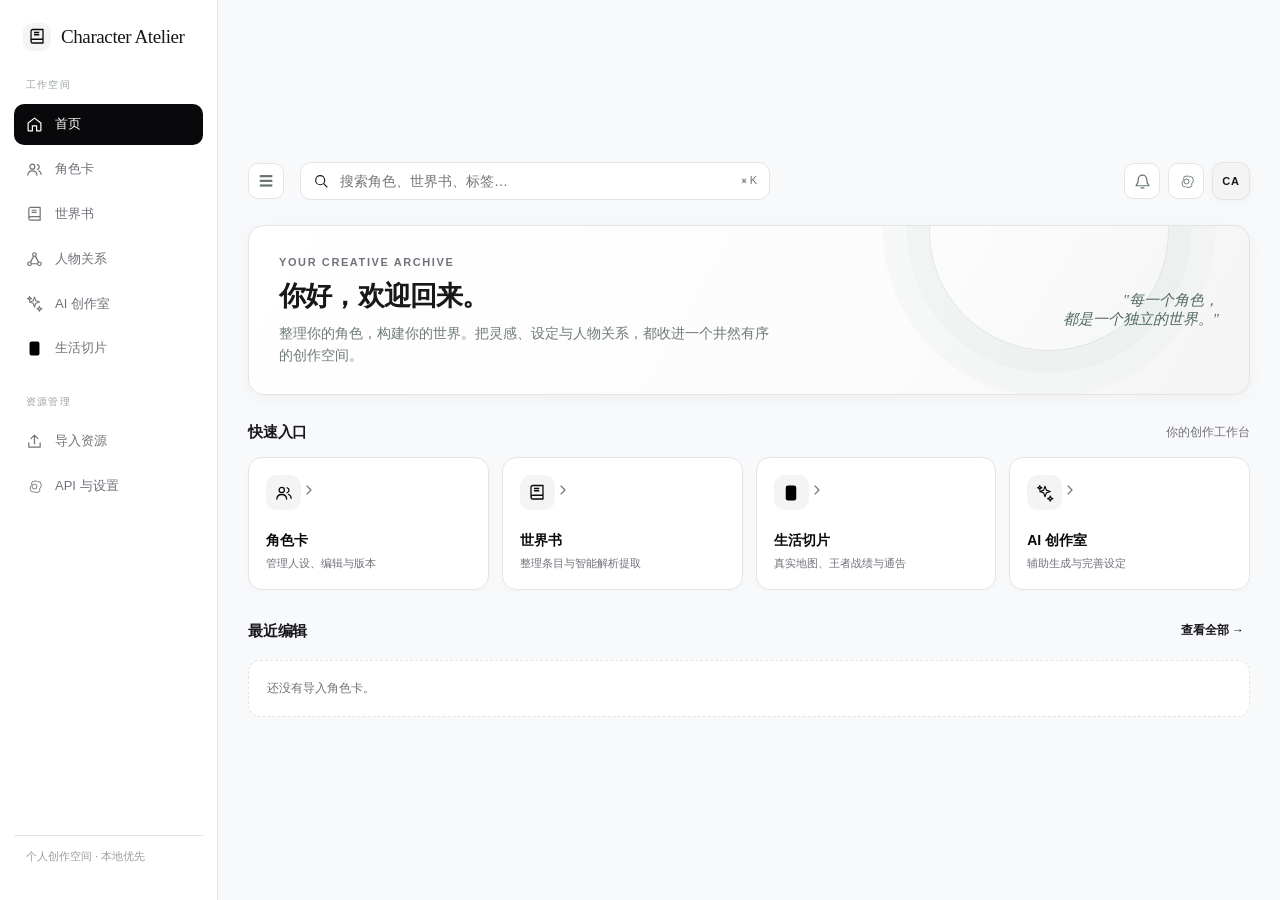
==== commit f1d5aa8f: "Remove Script Atelier workshop" ====
--- a/index.html
+++ b/index.html
@@ -15,7 +15,6 @@
   <link rel="stylesheet" href="css/characters.css"/>
   <link rel="stylesheet" href="css/character-detail.css"/>
   <link rel="stylesheet" href="css/worldbook.css"/>
-  <link rel="stylesheet" href="css/script-atelier.css"/>
 </head>
 <body>
 
@@ -38,7 +37,6 @@
       <button class="navitem" data-page="worlds"><svg><use href="#i-book"></use></svg>世界书</button>
       <button class="navitem" data-page="relations"><svg><use href="#i-network"></use></svg>人物关系</button>
       <button class="navitem" data-page="ai"><svg><use href="#i-sparkles"></use></svg>AI 创作室</button>
-      <button class="navitem" data-page="prompts"><svg><use href="#i-clapper"></use></svg>剧本改编工坊</button>
       <button class="navitem" data-page="vignettes"><svg><use href="#i-phone"></use></svg>生活切片</button>
     </div>
     <div class="navgroup">
@@ -75,7 +73,6 @@
       <div class="quickgrid">
         <button class="quickcard" data-page="characters"><div class="quicktop"><span class="icowash"><svg><use href="#i-users"></use></svg></span><span class="arrow" style="color:var(--muted)"><svg style="width:16px;height:16px"><use href="#i-chevron"></use></svg></span></div><div><strong>角色卡</strong><small style="color:var(--muted);display:block;margin-top:3px">管理人设、编辑与版本</small></div></button>
         <button class="quickcard" data-page="worlds"><div class="quicktop"><span class="icowash"><svg><use href="#i-book"></use></svg></span><span class="arrow" style="color:var(--muted)"><svg style="width:16px;height:16px"><use href="#i-chevron"></use></svg></span></div><div><strong>世界书</strong><small style="color:var(--muted);display:block;margin-top:3px">整理条目与智能解析提取</small></div></button>
-        <button class="quickcard" data-page="prompts"><div class="quicktop"><span class="icowash"><svg><use href="#i-clapper"></use></svg></span><span class="arrow" style="color:var(--muted)"><svg style="width:16px;height:16px"><use href="#i-chevron"></use></svg></span></div><div><strong>剧本改编工坊</strong><small style="color:var(--muted);display:block;margin-top:3px">v5.1 演艺圈/戏中戏流水线</small></div></button>
         <button class="quickcard" data-page="vignettes"><div class="quicktop"><span class="icowash"><svg><use href="#i-phone"></use></svg></span><span class="arrow" style="color:var(--muted)"><svg style="width:16px;height:16px"><use href="#i-chevron"></use></svg></span></div><div><strong>生活切片</strong><small style="color:var(--muted);display:block;margin-top:3px">真实地图、王者战绩与通告</small></div></button>
         <button class="quickcard" data-page="ai"><div class="quicktop"><span class="icowash lav"><svg><use href="#i-sparkles"></use></svg></span><span class="arrow" style="color:var(--muted)"><svg style="width:16px;height:16px"><use href="#i-chevron"></use></svg></span></div><div><strong>AI 创作室</strong><small style="color:var(--muted);display:block;margin-top:3px">辅助生成与完善设定</small></div></button>
       </div>
@@ -303,88 +300,7 @@
         <div class="panel" style="padding:18px">
           <h3>创作前检查</h3>
           <div class="settingsrow"><div><strong>API 配置</strong><p style="font-size:11px;color:var(--muted);margin:3px 0 0">管理服务商与模型</p></div><button class="btn btn-quiet btn-small" data-page="settings">去配置</button></div>
-          <div class="settingsrow"><div><strong>剧本改编工坊</strong><p style="font-size:11px;color:var(--muted);margin:3px 0 0">进入 v5.1 演艺圈剧本流水线</p></div><button class="btn btn-quiet btn-small" data-page="prompts">进入</button></div>
           <div class="settingsrow"><div><strong>保留原始设定</strong><p style="font-size:11px;color:var(--muted);margin:3px 0 0">生成结果先保存为草稿</p></div><input type="checkbox" class="klv-switch" checked/></div>
-        </div>
-      </div>
-    </section>
-
-     <!-- ======== 剧本改编工坊 ======== -->
-    <section class="page" id="page-prompts">
-      <div class="page-heading">
-        <div>
-          <div class="eyebrow">SCRIPT ATELIER · v7.0 RELAY ENGINE</div>
-          <h1>剧本改编工坊</h1>
-          <p class="muted" style="color:var(--muted)">影视工业级改编流水线 · 按章分卷精读与戏中戏双轨编译。</p>
-        </div>
-        <div class="heading-actions">
-          <button class="btn btn-soft" id="saInitCoreBtn" type="button"><svg class="ui-icon"><use href="#i-book"></use></svg><span>写入 CORE_RT 底护锁</span></button>
-          <button class="btn btn-quiet" id="saEditTemplateBtn" type="button"><svg class="ui-icon"><use href="#i-edit-pen"></use></svg><span>v7.0 母本词库</span></button>
-          <label class="btn btn-primary" for="saTxtFilePicker" style="cursor:pointer">
-            <svg class="ui-icon"><use href="#i-upload"></use></svg>
-            <span>导入原著小说 TXT</span>
-          </label>
-          <input type="file" id="saTxtFilePicker" accept=".txt,text/plain" style="display:none" aria-label="上传原著文本文件"/>
-        </div>
-      </div>
-
-      <div class="sa-shell">
-        <div class="sa-project-bar">
-          <div class="sa-proj-field">
-            <label for="saProjectName">剧组项目代号 / 目标世界书名</label>
-            <input type="text" id="saProjectName" class="search" placeholder="例如：《雪粒镇》剧组世界书" value="《雪粒镇》剧组世界书"/>
-          </div>
-          <div class="sa-proj-stats">
-            <span class="token-badge safe" id="saExtractedStats">已识别角色: 0 · 台词锚点: 0</span>
-            <button type="button" class="btn btn-quiet btn-small" id="saResetAllDraftsBtn">清空全流程定稿</button>
-          </div>
-        </div>
-
-        <nav class="sa-stepper-bar" aria-label="剧本改编五步流水线">
-          <div class="sa-stepper-track" id="saStepperTrack"></div>
-        </nav>
-
-        <div class="panel sa-workbench">
-          <div class="sa-step-head">
-            <div>
-              <h2 id="saStepTitle">S1 · 原著证据抽取与分卷精读</h2>
-              <p class="muted" id="saStepDesc" style="margin:4px 0 0;font-size:12.5px">自动切分章节，先按卷精读，再汇总全书底账。</p>
-            </div>
-            <button type="button" class="btn btn-quiet btn-small" id="saRandomSlotBtn"><svg class="ui-icon"><use href="#i-sparkles"></use></svg><span>参数随机盲盒</span></button>
-          </div>
-
-          <div class="sa-relay-banner" id="saRelayBanner"><span id="saRelayBannerText">当前为首步（S1）。</span></div>
-          
-          <div class="sa-slot-console" id="saSlotConsole"></div>
-
-          <!-- 步骤指令区 -->
-          <div class="sa-block sa-prompt-section">
-            <div class="sa-block-head">
-              <div class="sa-block-title"><span class="sa-num-badge">1</span><span>获取本阶段 AI 编译指令</span></div>
-              <button type="button" class="btn btn-primary" id="saCopyPromptBtn"><svg class="ui-icon"><use href="#i-copy"></use></svg><span>一键复制本步指令发给 AI</span></button>
-            </div>
-            <details class="sa-prompt-fold">
-              <summary><span>点击展开查看完整 Prompt</span><span class="muted">展开 ▾</span></summary>
-              <pre class="sa-prompt-pre" id="saPromptPreview"></pre>
-            </details>
-          </div>
-
-          <!-- 定稿区 -->
-          <div class="sa-block sa-draft-section">
-            <div class="sa-block-head">
-              <div class="sa-block-title"><span class="sa-num-badge">2</span><span id="saDraftLabel">本步定稿与人工修订区</span></div>
-              <span class="detail-count" id="saDraftCharCount">0 字</span>
-            </div>
-            <div class="sa-halt-alert hidden" id="saHaltAlert"></div>
-            <textarea class="sa-draft-textarea" id="saDraftEditor" placeholder="将 AI 生成的最终定稿粘贴在此处…"></textarea>
-            <div class="sa-parsed-entries" id="saParsedEntriesBox"></div>
-          </div>
-
-          <!-- 底部操作栏 -->
-          <div class="sa-footer-actions sa-action-bar">
-            <button type="button" class="btn btn-soft" id="saCompileCurrentBtn"><svg class="ui-icon"><use href="#i-book"></use></svg><span>编译本步入库 (<span id="saCurrentEntryCount">0</span>)</span></button>
-            <button type="button" class="btn btn-primary" id="saConfirmNextBtn"><span id="saNextStepBtnText">确认本步定稿 & 进入下一步 →</span></button>
-          </div>
         </div>
       </div>
     </section>
